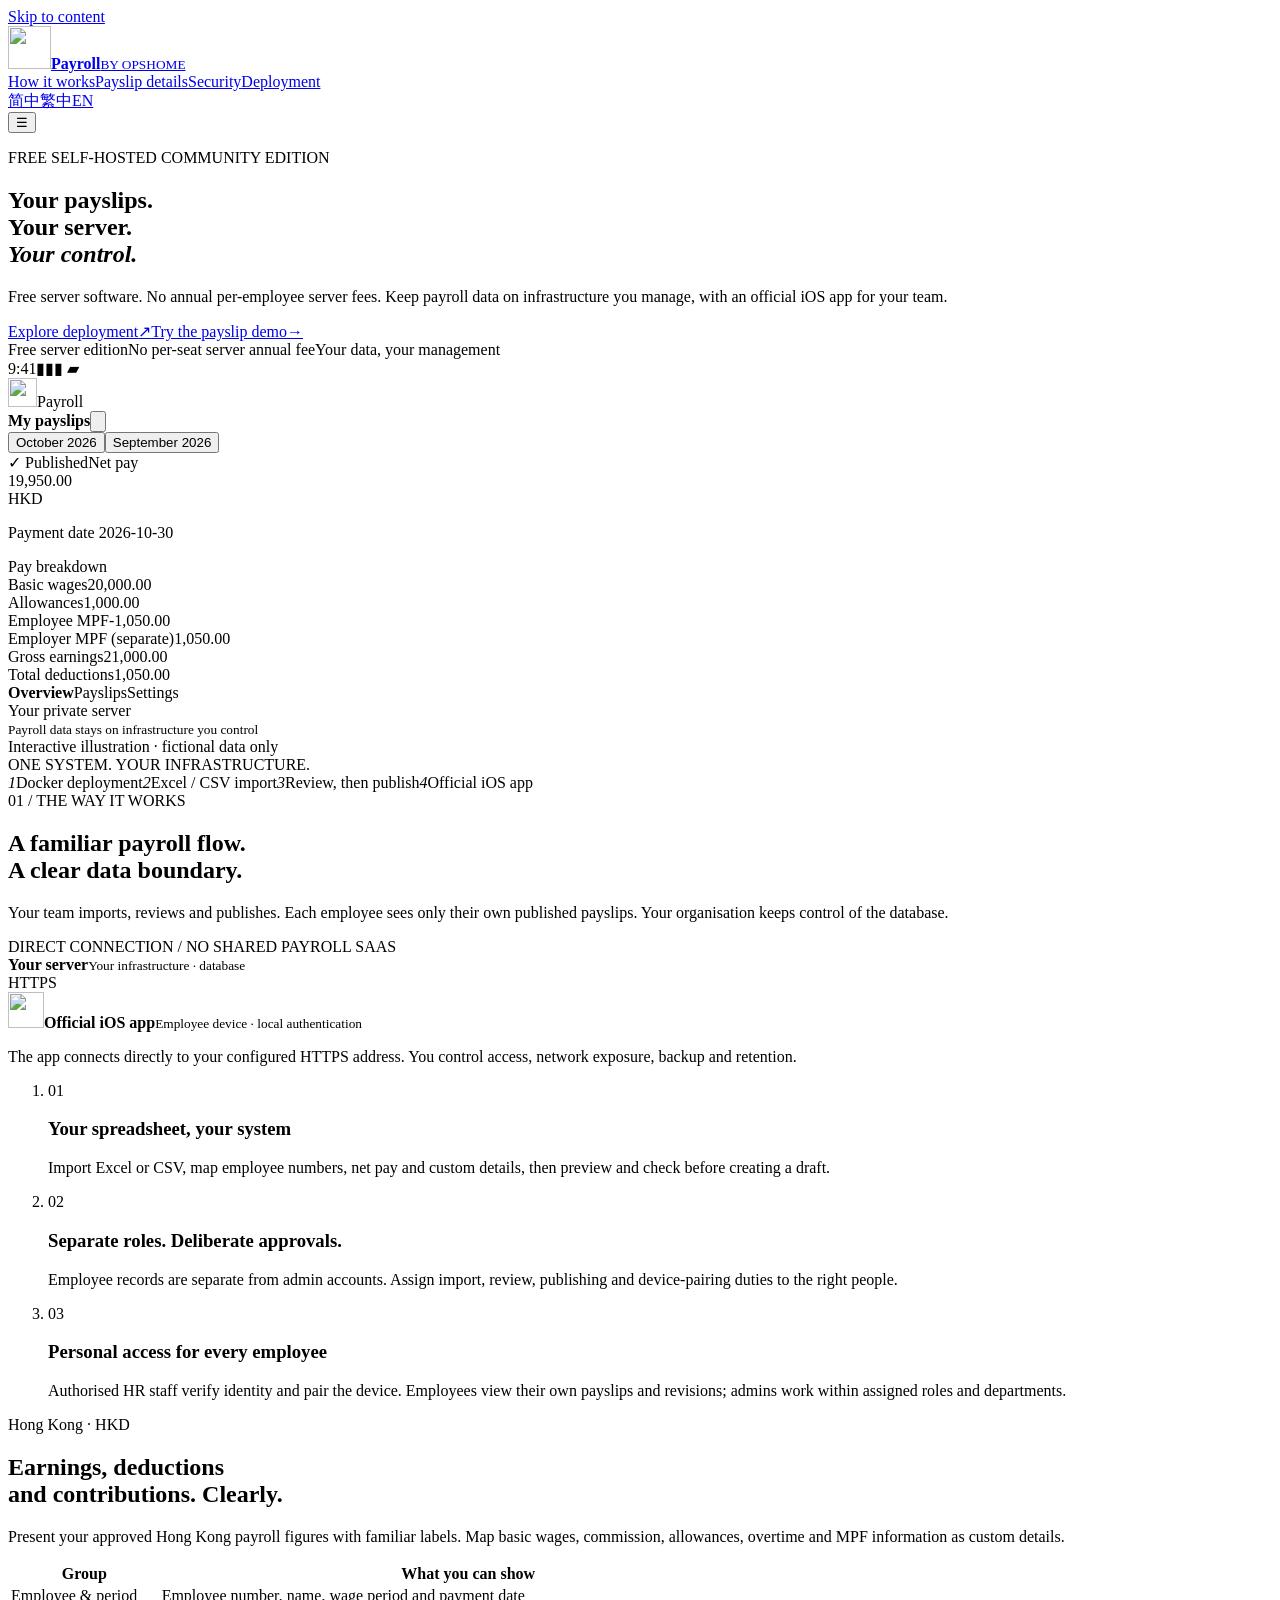
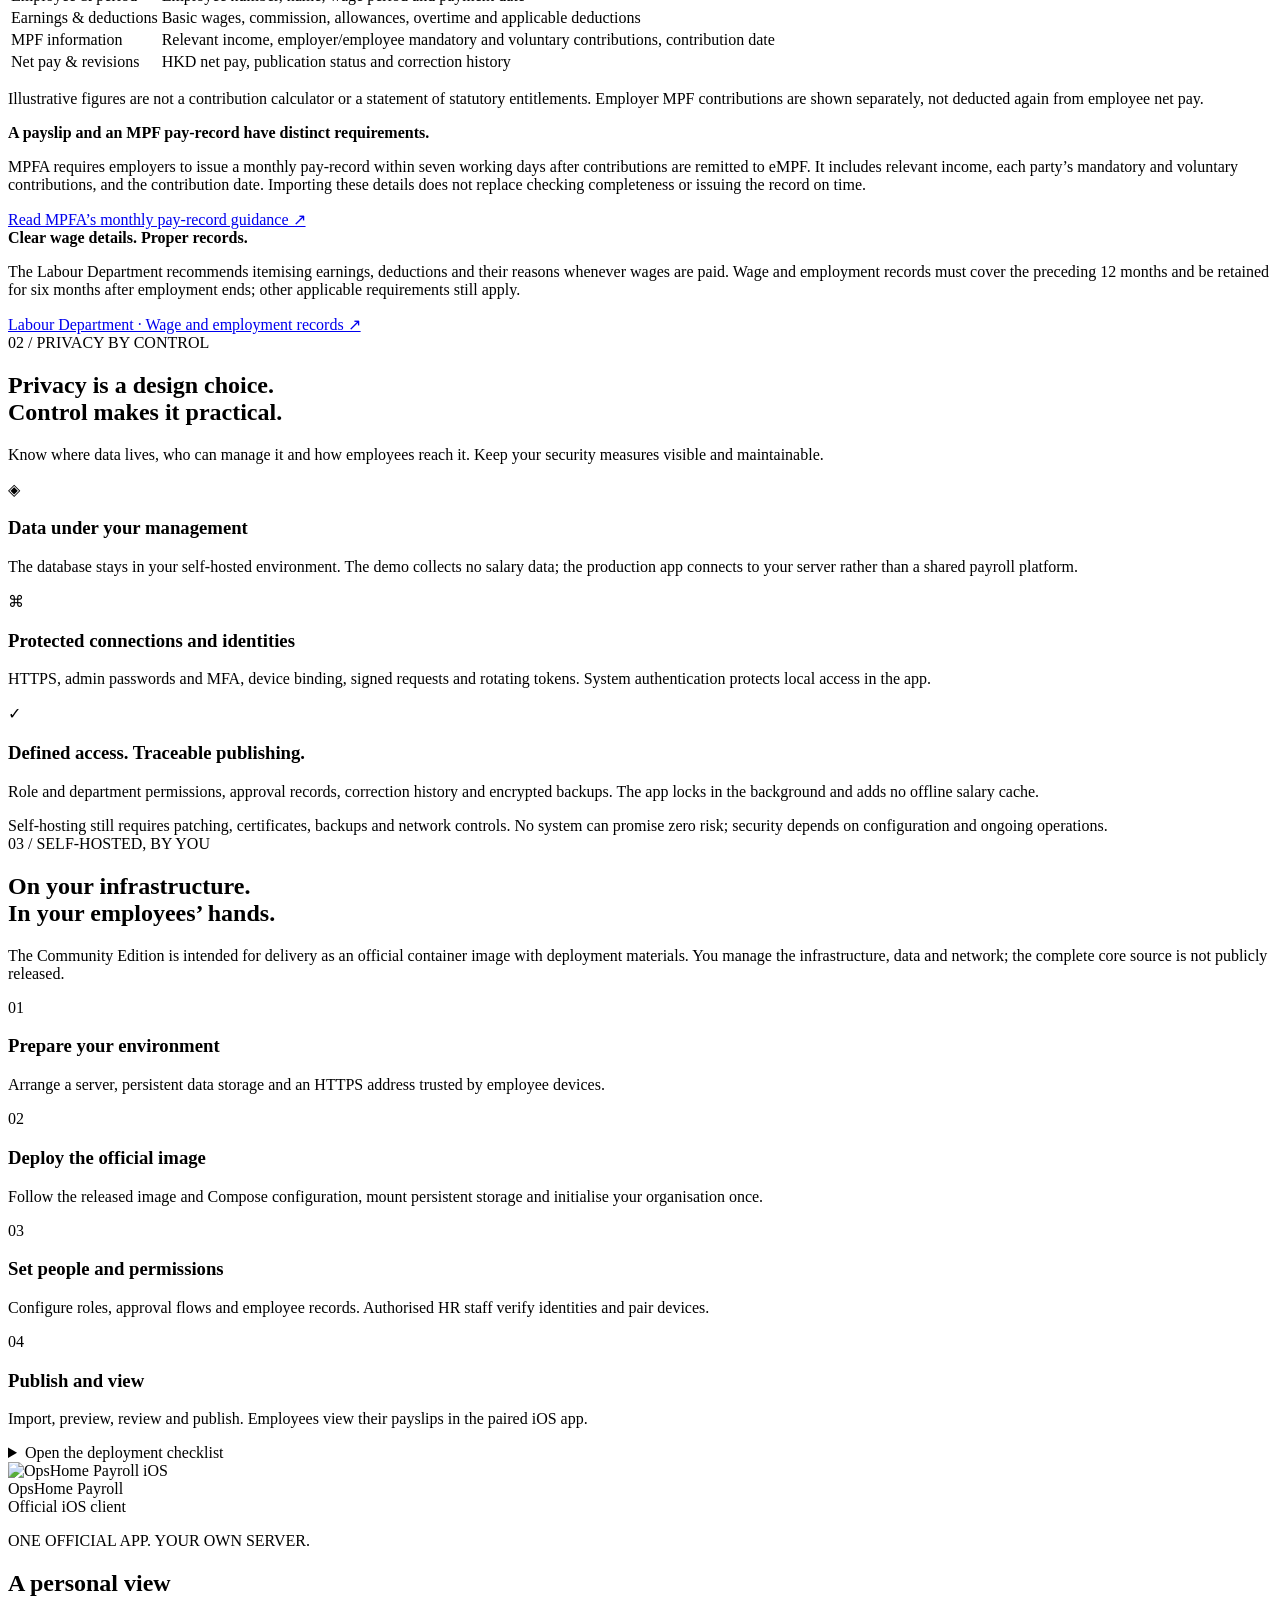
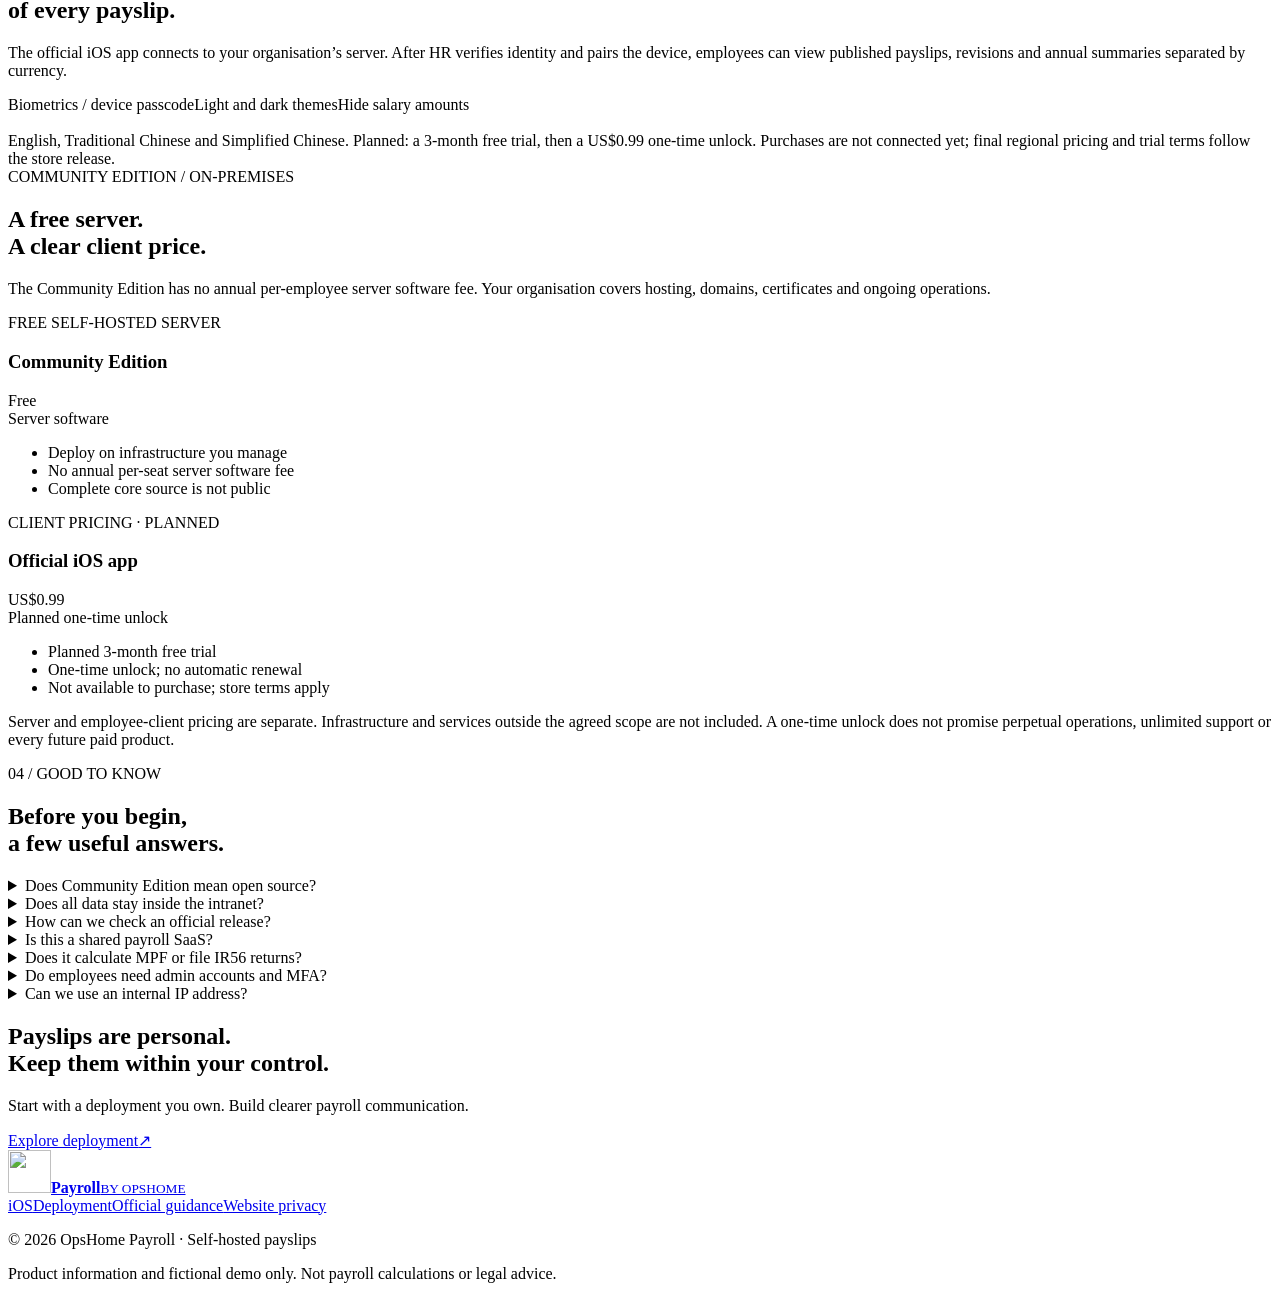
==== docs/en/index.html @ 1cf98d6b "Add files via upload" ====
<!doctype html>
<html lang="en-HK"><head><meta charset="UTF-8"><meta name="viewport" content="width=device-width,initial-scale=1"><title>OpsHome Payroll | Free Self-Hosted Community Edition</title><meta name="description" content="A privately deployed payslip service for Hong Kong teams. Keep payroll data on infrastructure you manage and let employees view their payslips through the official iOS app."><meta name="theme-color" content="#f6f5f0"><link rel="canonical" href="https://opshome-payroll.superstat2011.chatgpt.site/en/"><link rel="alternate" hreflang="zh-CN" href="https://opshome-payroll.superstat2011.chatgpt.site/"><link rel="alternate" hreflang="zh-HK" href="https://opshome-payroll.superstat2011.chatgpt.site/zh-hk/"><link rel="alternate" hreflang="en-HK" href="https://opshome-payroll.superstat2011.chatgpt.site/en/"><link rel="alternate" hreflang="x-default" href="https://opshome-payroll.superstat2011.chatgpt.site/"><meta property="og:title" content="OpsHome Payroll | Free Self-Hosted Community Edition"><meta property="og:description" content="A privately deployed payslip service for Hong Kong teams. Keep payroll data on infrastructure you manage and let employees view their payslips through the official iOS app."><meta property="og:type" content="website"><meta property="og:url" content="https://opshome-payroll.superstat2011.chatgpt.site/en/"><meta property="og:image" content="https://opshome-payroll.superstat2011.chatgpt.site/assets/logo.png"><link rel="icon" type="image/png" href="/assets/favicon.png"><link rel="stylesheet" href="/assets/site.css"><script src="/assets/site.js" defer></script></head>
<body data-region="HK"><a class="skip" href="#main">Skip to content</a><header class="header"><div class="wrap nav"><a class="brand" href="/en/" aria-label="OpsHome Payroll"><img src="/assets/logo.png" width="43" height="43" alt=""><span><strong>Payroll</strong><small>BY OPSHOME</small></span></a><nav class="navlinks" id="main-nav" aria-label="Main"><a href="#how-it-works">How it works</a><a href="#payslips">Payslip details</a><a href="#security">Security</a><a href="#deployment">Deployment</a></nav><div class="languages" aria-label="Language"><a href="/" lang="zh-CN" hreflang="zh-CN">简中</a><a href="/zh-hk/" lang="zh-HK" hreflang="zh-HK">繁中</a><a href="/en/" lang="en-HK" hreflang="en-HK" aria-current="page">EN</a></div><button class="menu" aria-label="Toggle navigation" aria-expanded="false" aria-controls="main-nav">☰</button></div></header>
<main id="main"><div class="wrap"><section class="hero"><div class="hero-copy reveal"><p class="kicker">FREE SELF-HOSTED COMMUNITY EDITION</p><h1>Your payslips.<br>Your server.<br><em>Your control.</em></h1><p class="lead">Free server software. No annual per-employee server fees. Keep payroll data on infrastructure you manage, with an official iOS app for your team.</p><div class="actions"><a class="btn" href="#deployment">Explore deployment<span aria-hidden="true">↗</span></a><a class="btn secondary" href="#demo">Try the payslip demo<span aria-hidden="true">→</span></a></div><div class="trustline"><span>Free server edition</span><span>No per-seat server annual fee</span><span>Your data, your management</span></div></div>
<div class="hero-art reveal" id="demo"><div class="halo"></div><div class="gridlines"></div><div class="phone" aria-label="Interactive illustration · fictional data only"><div class="island"></div><div class="phone-inner"><div class="phone-status"><span>9:41</span><span aria-hidden="true">▮▮▮ ▰</span></div><div class="phone-brand"><img src="/assets/logo.png" alt="" width="29" height="29">Payroll</div><div class="phone-title"><strong>My payslips</strong><button class="eye" aria-label="Hide amounts" aria-pressed="false" data-hide-label="Hide amounts" data-show-label="Show amounts"><svg viewBox="0 0 24 24" fill="none" stroke="currentColor" stroke-width="1.7" aria-hidden="true"><path d="M2 12s4-7 10-7 10 7 10 7-4 7-10 7S2 12 2 12Z"/><circle cx="12" cy="12" r="3"/></svg></button></div><div class="month-tabs" role="group" aria-label="My payslips"><button type="button" data-month="0" aria-pressed="true">October 2026</button><button type="button" data-month="1" aria-pressed="false">September 2026</button></div><div class="paycard"><span class="paid">✓ Published</span><span class="label">Net pay</span><div class="amount" data-net>19,950.00</div><span class="currency">HKD</span><p class="paydate">Payment date <span data-date>2026-10-30</span></p></div><div class="phone-section-title">Pay breakdown</div><div aria-live="polite" class="pay-breakdown"><div class="receipt-row"><span>Basic wages</span><span data-row="0">20,000.00</span></div><div class="receipt-row"><span>Allowances</span><span data-row="1">1,000.00</span></div><div class="receipt-row"><span>Employee MPF</span><span data-row="2">-1,050.00</span></div><div class="receipt-row"><span>Employer MPF (separate)</span><span data-row="3">1,050.00</span></div><div class="receipt-row total"><span>Gross earnings</span><span data-gross>21,000.00</span></div><div class="receipt-row"><span>Total deductions</span><span data-deduction>1,050.00</span></div></div><div class="phone-foot"><b>Overview</b><span>Payslips</span><span>Settings</span></div><div class="home-indicator"></div></div></div><div class="server-tag"><div class="server-head"><span class="server-symbol" aria-hidden="true"></span>Your private server</div><small>Payroll data stays on infrastructure you control</small></div><span class="art-label">Interactive illustration · fictional data only</span></div></section><div class="introstrip"><span class="strip-label">ONE SYSTEM. YOUR INFRASTRUCTURE.</span><div class="strip-items"><span><i aria-hidden="true">1</i>Docker deployment</span><span><i aria-hidden="true">2</i>Excel / CSV import</span><span><i aria-hidden="true">3</i>Review, then publish</span><span><i aria-hidden="true">4</i>Official iOS app</span></div></div></div>
<section class="section wrap" id="how-it-works"><div class="section-top"><div><div class="section-num">01 / THE WAY IT WORKS</div><h2>A familiar payroll flow.<br>A clear data boundary.</h2></div><p>Your team imports, reviews and publishes. Each employee sees only their own published payslips. Your organisation keeps control of the database.</p></div><div class="ownership"><div class="diagram"><div class="diagram-title">DIRECT CONNECTION / NO SHARED PAYROLL SAAS</div><div class="diagram-nodes"><div class="node"><span class="server-symbol" style="margin:auto" aria-hidden="true"></span><strong>Your server</strong><small>Your infrastructure · database</small></div><div class="route" aria-hidden="true"><span>HTTPS</span></div><div class="node"><img src="/assets/logo.png" alt="" width="36" height="36"><strong>Official iOS app</strong><small>Employee device · local authentication</small></div></div><p class="diagram-caption">The app connects directly to your configured HTTPS address. You control access, network exposure, backup and retention.</p></div><ol class="numbered-features"><li><span class="number">01</span><div><h3>Your spreadsheet, your system</h3><p>Import Excel or CSV, map employee numbers, net pay and custom details, then preview and check before creating a draft.</p></div></li><li><span class="number">02</span><div><h3>Separate roles. Deliberate approvals.</h3><p>Employee records are separate from admin accounts. Assign import, review, publishing and device-pairing duties to the right people.</p></div></li><li><span class="number">03</span><div><h3>Personal access for every employee</h3><p>Authorised HR staff verify identity and pair the device. Employees view their own payslips and revisions; admins work within assigned roles and departments.</p></div></li></ol></div></section>
<section class="section white-section" id="payslips"><div class="wrap"><div class="section-top"><div><span class="region-pill">Hong Kong · HKD</span><h2>Earnings, deductions<br>and contributions. Clearly.</h2></div><p>Present your approved Hong Kong payroll figures with familiar labels. Map basic wages, commission, allowances, overtime and MPF information as custom details.</p></div><div class="details-layout"><div><table class="field-table"><thead><tr><th>Group</th><th>What you can show</th></tr></thead><tbody><tr><td>Employee &amp; period</td><td>Employee number, name, wage period and payment date</td></tr><tr><td>Earnings &amp; deductions</td><td>Basic wages, commission, allowances, overtime and applicable deductions</td></tr><tr><td>MPF information</td><td>Relevant income, employer/employee mandatory and voluntary contributions, contribution date</td></tr><tr><td>Net pay &amp; revisions</td><td>HKD net pay, publication status and correction history</td></tr></tbody></table><p class="fineprint">Illustrative figures are not a contribution calculator or a statement of statutory entitlements. Employer MPF contributions are shown separately, not deducted again from employee net pay.</p></div><div id="sources"><div class="paper-note"><strong>A payslip and an MPF pay-record have distinct requirements.</strong><p>MPFA requires employers to issue a monthly pay-record within seven working days after contributions are remitted to eMPF. It includes relevant income, each party’s mandatory and voluntary contributions, and the contribution date. Importing these details does not replace checking completeness or issuing the record on time.</p><a class="source-link" href="https://www.mpfa.org.hk/en/mpf-system/mandatory-contributions/employees" target="_blank" rel="noopener noreferrer">Read MPFA’s monthly pay-record guidance ↗</a></div><div class="paper-note"><strong>Clear wage details. Proper records.</strong><p>The Labour Department recommends itemising earnings, deductions and their reasons whenever wages are paid. Wage and employment records must cover the preceding 12 months and be retained for six months after employment ends; other applicable requirements still apply.</p><a class="source-link" href="https://www.labour.gov.hk/eng/public/wcp/KeepRecord.pdf" target="_blank" rel="noopener noreferrer">Labour Department · Wage and employment records ↗</a></div></div></div></div></section>
<section class="section security" id="security"><div class="wrap"><div class="section-top"><div><div class="section-num">02 / PRIVACY BY CONTROL</div><h2>Privacy is a design choice.<br>Control makes it practical.</h2></div><p>Know where data lives, who can manage it and how employees reach it. Keep your security measures visible and maintainable.</p></div><div class="security-list"><article class="security-item"><span class="security-icon" aria-hidden="true">◈</span><h3>Data under your management</h3><p>The database stays in your self-hosted environment. The demo collects no salary data; the production app connects to your server rather than a shared payroll platform.</p></article><article class="security-item"><span class="security-icon" aria-hidden="true">⌘</span><h3>Protected connections and identities</h3><p>HTTPS, admin passwords and MFA, device binding, signed requests and rotating tokens. System authentication protects local access in the app.</p></article><article class="security-item"><span class="security-icon" aria-hidden="true">✓</span><h3>Defined access. Traceable publishing.</h3><p>Role and department permissions, approval records, correction history and encrypted backups. The app locks in the background and adds no offline salary cache.</p></article></div><div class="security-note">Self-hosting still requires patching, certificates, backups and network controls. No system can promise zero risk; security depends on configuration and ongoing operations.</div></div></section>
<section class="section wrap" id="deployment"><div class="section-top"><div><div class="section-num">03 / SELF-HOSTED, BY YOU</div><h2>On your infrastructure.<br>In your employees’ hands.</h2></div><p>The Community Edition is intended for delivery as an official container image with deployment materials. You manage the infrastructure, data and network; the complete core source is not publicly released.</p></div><div class="steps"><article class="step"><div class="step-number">01</div><h3>Prepare your environment</h3><p>Arrange a server, persistent data storage and an HTTPS address trusted by employee devices.</p></article><article class="step"><div class="step-number">02</div><h3>Deploy the official image</h3><p>Follow the released image and Compose configuration, mount persistent storage and initialise your organisation once.</p></article><article class="step"><div class="step-number">03</div><h3>Set people and permissions</h3><p>Configure roles, approval flows and employee records. Authorised HR staff verify identities and pair devices.</p></article><article class="step"><div class="step-number">04</div><h3>Publish and view</h3><p>Import, preview, review and publish. Employees view their payslips in the paired iOS app.</p></article></div><details class="guide"><summary>Open the deployment checklist</summary><div class="guide-body"><ol><li>Choose your own machine or a server you manage. Prepare Docker, persistent storage and a backup location.</li><li>Configure an employee-accessible HTTPS address and trusted proxy. Direct internal HTTP login is blocked in production.</li><li>Use the released image, Compose configuration and deployment documentation; complete core source is not required. Preserve data volumes, accounts and MFA when upgrading.</li><li>Have a system administrator configure the organisation and admin roles. Authorised HR staff create employee records and verify identity before pairing.</li><li>For internal IP HTTPS, an administrator can enable a self-signed certificate in the backend. Distribute certificate trust to internal devices.</li></ol><p class="fineprint">The official image registry and public deployment materials await release. This page describes the delivery model, not an available registry command. Community Edition does not imply an open-source licence.</p></div></details></section>
<section class="wrap" id="ios"><div class="app-section"><div><img class="app-icon" src="/assets/logo.png" width="156" height="156" alt="OpsHome Payroll iOS"><div class="app-identity">OpsHome Payroll<br>Official iOS client</div></div><div class="app-copy"><p class="kicker">ONE OFFICIAL APP. YOUR OWN SERVER.</p><h2>A personal view<br>of every payslip.</h2><p>The official iOS app connects to your organisation’s server. After HR verifies identity and pairs the device, employees can view published payslips, revisions and annual summaries separated by currency.</p><div class="chips"><span>Biometrics / device passcode</span><span>Light and dark themes</span><span>Hide salary amounts</span></div><p class="fineprint" style="margin:18px 0 0">English, Traditional Chinese and Simplified Chinese. Planned: a 3-month free trial, then a US$0.99 one-time unlock. Purchases are not connected yet; final regional pricing and trial terms follow the store release.</p></div></div></section>
<section class="section wrap" id="edition"><div class="section-top"><div><div class="section-num">COMMUNITY EDITION / ON-PREMISES</div><h2>A free server.<br>A clear client price.</h2></div><p>The Community Edition has no annual per-employee server software fee. Your organisation covers hosting, domains, certificates and ongoing operations.</p></div><div class="pricing-grid"><article class="price-column"><div class="price-kicker">FREE SELF-HOSTED SERVER</div><h3>Community Edition</h3><div class="price-value">Free</div><div class="price-unit">Server software</div><ul><li>Deploy on infrastructure you manage</li><li>No annual per-seat server software fee</li><li>Complete core source is not public</li></ul></article><article class="price-column"><div class="price-kicker">CLIENT PRICING · PLANNED</div><h3>Official iOS app</h3><div class="price-value">US$0.99</div><div class="price-unit">Planned one-time unlock</div><ul><li>Planned 3-month free trial</li><li>One-time unlock; no automatic renewal</li><li>Not available to purchase; store terms apply</li></ul></article></div><p class="fineprint">Server and employee-client pricing are separate. Infrastructure and services outside the agreed scope are not included. A one-time unlock does not promise perpetual operations, unlimited support or every future paid product.</p></section><section class="section wrap"><div class="faq-grid"><div><div class="section-num">04 / GOOD TO KNOW</div><h2>Before you begin,<br>a few useful answers.</h2></div><div class="faq-list"><details><summary>Does Community Edition mean open source?</summary><p>No. It describes a free self-hosted delivery model, not a promise to release all core source code. Public deployment materials, Excel field examples and documentation follow their published licences and release scope.</p></details><details><summary>Does all data stay inside the intranet?</summary><p>The database resides on infrastructure you manage. When an authorised employee connects remotely, relevant payslip data travels to their device over HTTPS. We therefore do not claim that all data never leaves the intranet. The database itself does not need a public service endpoint.</p></details><details><summary>How can we check an official release?</summary><p>SHA-256 checksums can check file integrity. A checksum is not a digital signature, security certification or proof of zero vulnerabilities. Image signatures and vulnerability scans need their own release evidence.</p></details><details><summary>Is this a shared payroll SaaS?</summary><p>No. Your organisation runs the server and controls the data. Employee devices connect directly to your HTTPS address through the official iOS app. This product website does not host your payroll database.</p></details><details><summary>Does it calculate MPF or file IR56 returns?</summary><p>The current service imports, reviews, publishes and displays payslips. It does not replace MPF or statutory-pay calculations, salaries tax calculations or IR56 filing. Payroll figures come from your organisation’s approved records.</p></details><details><summary>Do employees need admin accounts and MFA?</summary><p>No. Employee records are separate from admin accounts. Authorised HR staff verify identity and pair the phone. Admins use passwords and MFA; employees unlock the app with system authentication.</p></details><details><summary>Can we use an internal IP address?</summary><p>Production access requires HTTPS. Administrators can enable internal IP HTTPS and generate a self-signed certificate. Internal computers and phones must install and trust it. Employee iOS pairing continues to use the configured public HTTPS address.</p></details></div></div></section><div class="wrap"><section class="closing"><div><h2>Payslips are personal.<br>Keep them within your control.</h2><p>Start with a deployment you own. Build clearer payroll communication.</p></div><a class="btn" href="#deployment">Explore deployment<span aria-hidden="true">↗</span></a></section></div></main>
<footer class="footer"><div class="wrap"><div class="footer-top"><a class="brand" href="/en/" aria-label="OpsHome Payroll"><img src="/assets/logo.png" width="43" height="43" alt=""><span><strong>Payroll</strong><small>BY OPSHOME</small></span></a><div class="footer-links"><a href="#ios">iOS</a><a href="#deployment">Deployment</a><a href="#sources">Official guidance</a><a href="#privacy" data-privacy>Website privacy</a></div></div><div class="footer-bottom"><p>© 2026 OpsHome Payroll · Self-hosted payslips</p><p>Product information and fictional demo only. Not payroll calculations or legal advice.</p></div></div></footer><dialog id="privacy"><button class="close-dialog" aria-label="Close">×</button><h2>How this website handles data</h2><p>This website shows product information and fictional payslips rendered in your browser. It has no real-payroll upload form, third-party analytics or advertising scripts, and asks for no employee login. The hosting provider may process access logs required to serve the website. Your organisation controls data processing and retention on its own payroll server.</p></dialog>
</body></html>
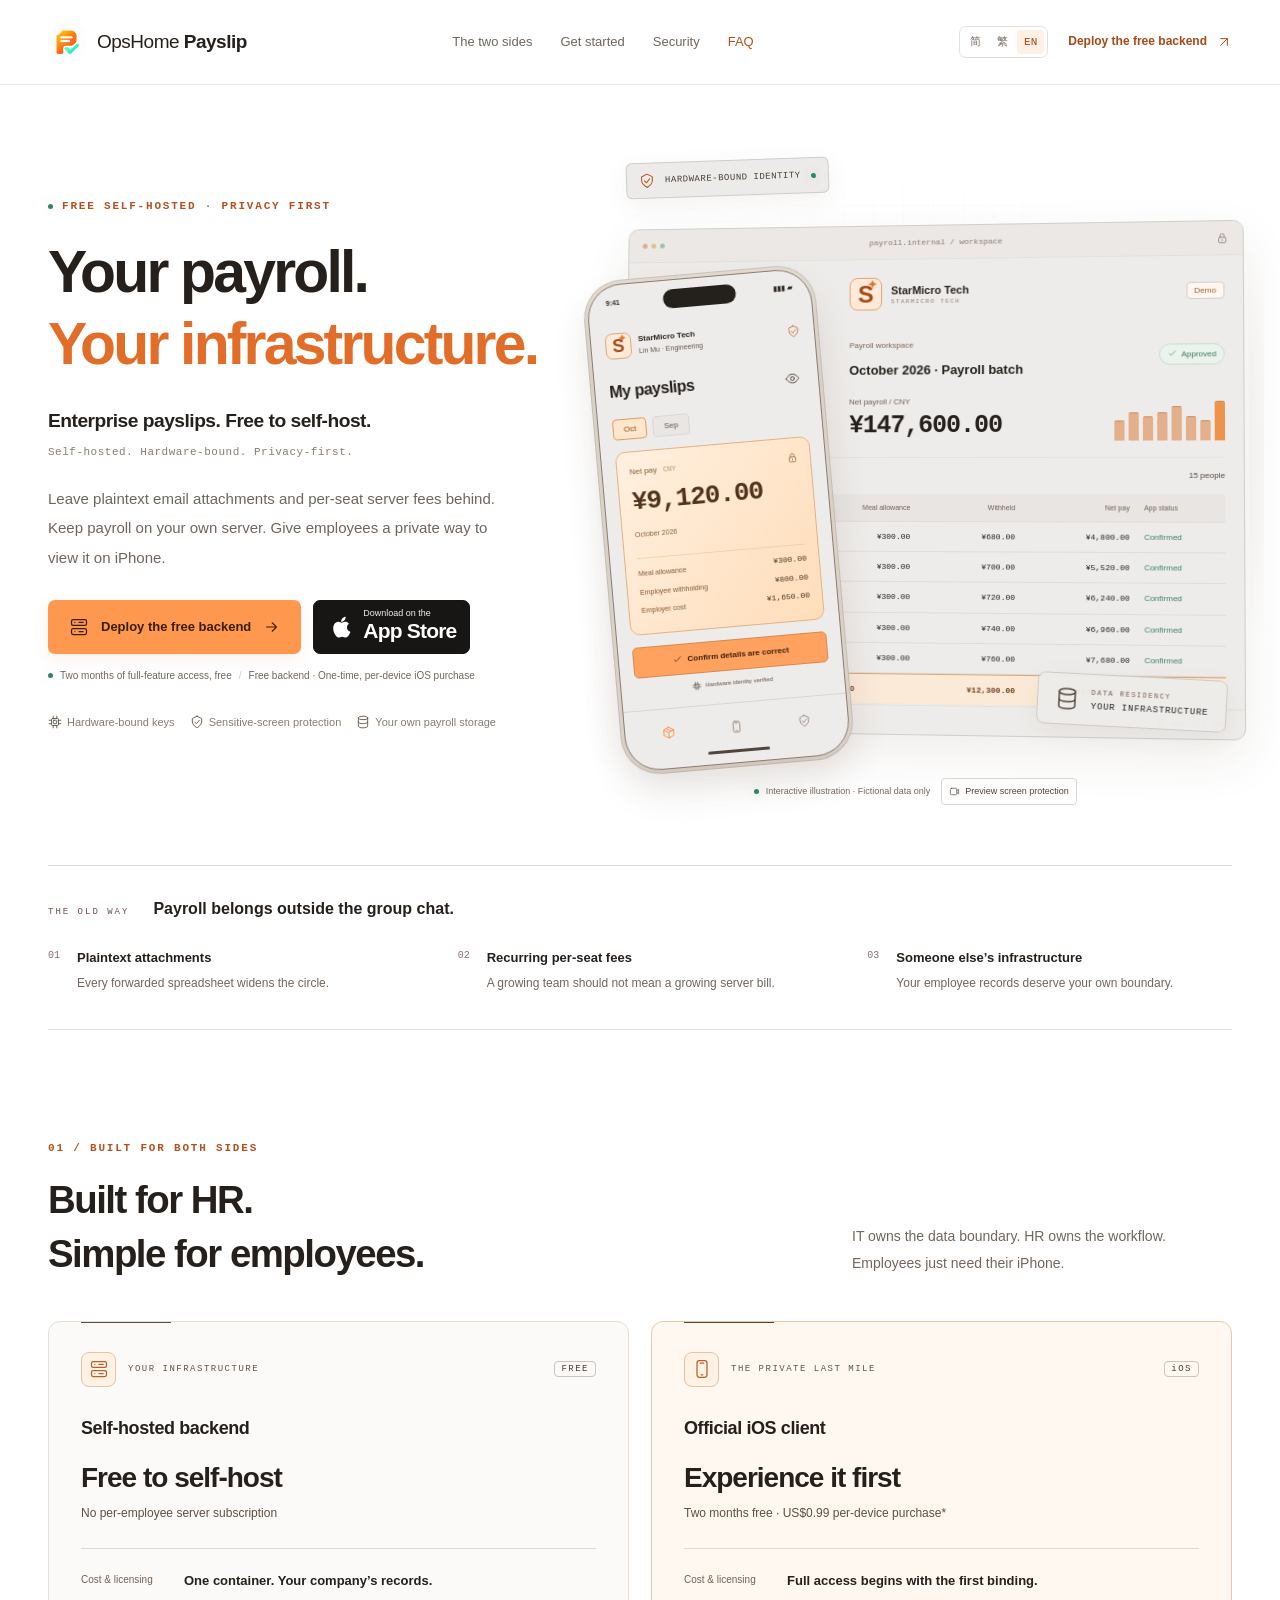
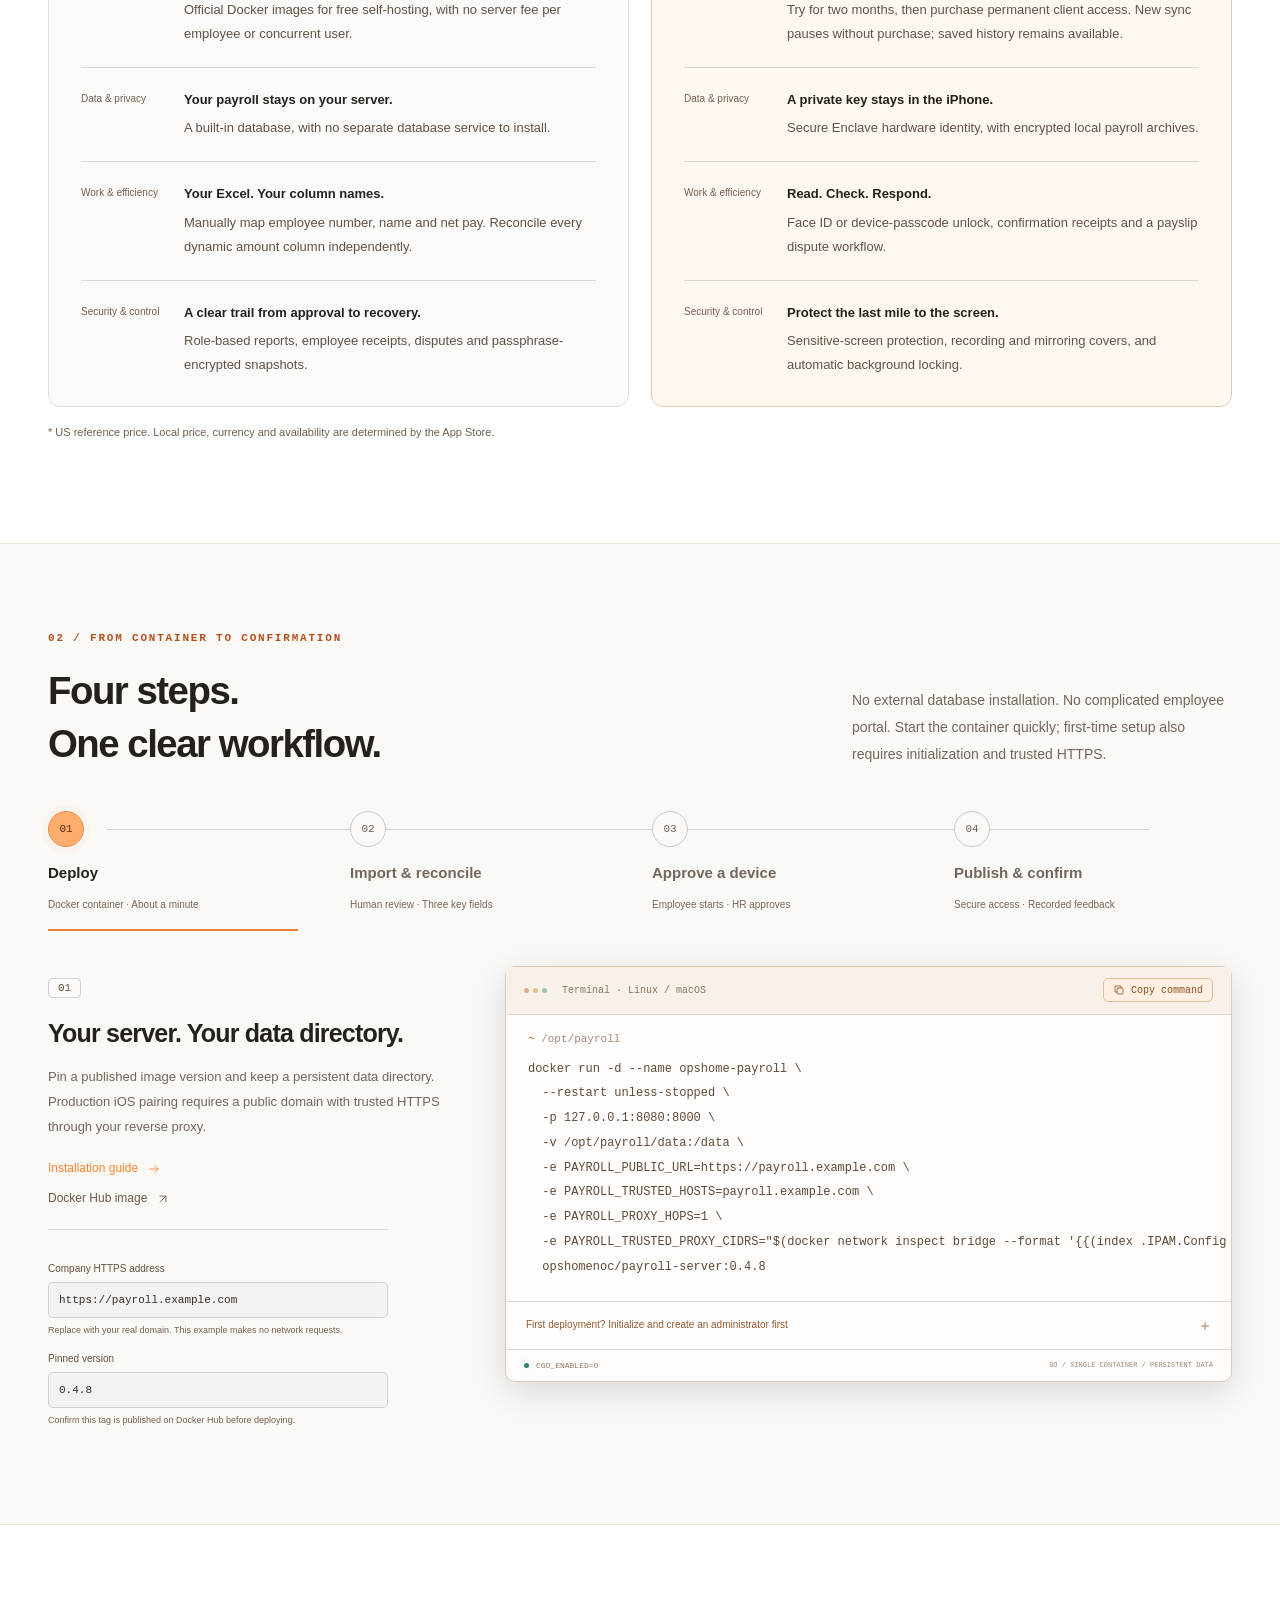
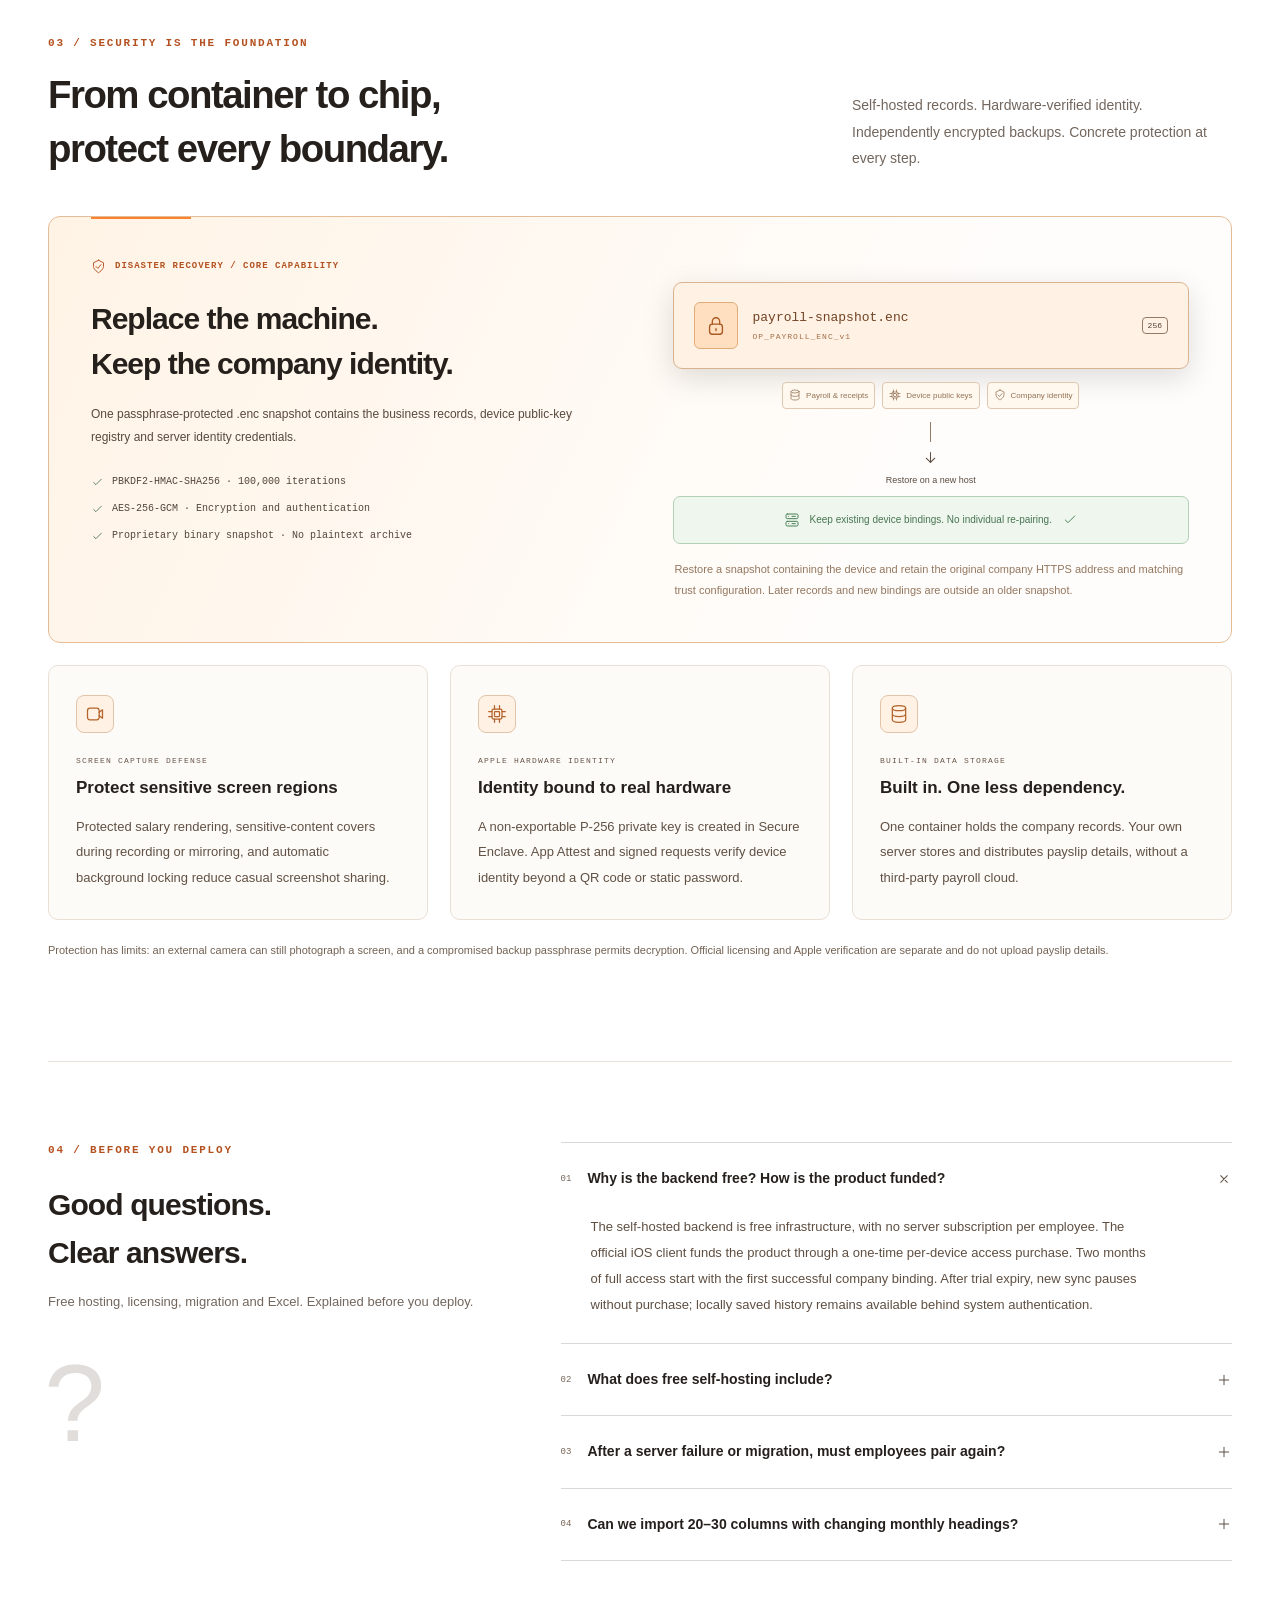
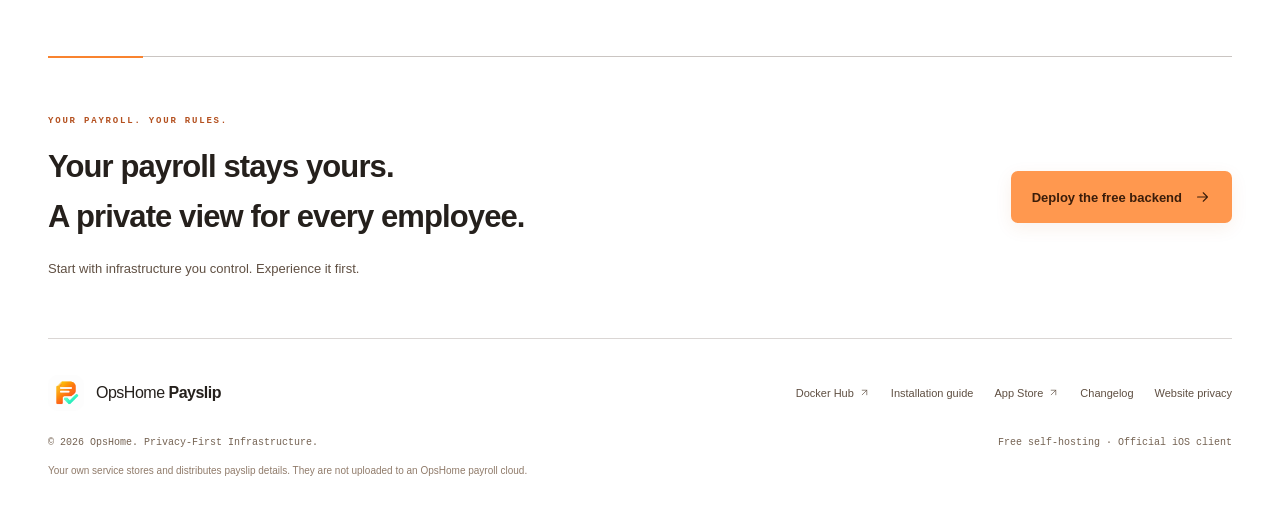
==== commit ca2eca20: "Add files via upload" ====
--- a/docs/en/index.html
+++ b/docs/en/index.html
@@ -1,13 +1,27 @@
 <!doctype html>
-<html lang="en-HK"><head><meta charset="UTF-8"><meta name="viewport" content="width=device-width,initial-scale=1"><title>OpsHome Payroll | Free Self-Hosted Community Edition</title><meta name="description" content="A privately deployed payslip service for Hong Kong teams. Keep payroll data on infrastructure you manage and let employees view their payslips through the official iOS app."><meta name="theme-color" content="#f6f5f0"><link rel="canonical" href="https://opshome-payroll.superstat2011.chatgpt.site/en/"><link rel="alternate" hreflang="zh-CN" href="https://opshome-payroll.superstat2011.chatgpt.site/"><link rel="alternate" hreflang="zh-HK" href="https://opshome-payroll.superstat2011.chatgpt.site/zh-hk/"><link rel="alternate" hreflang="en-HK" href="https://opshome-payroll.superstat2011.chatgpt.site/en/"><link rel="alternate" hreflang="x-default" href="https://opshome-payroll.superstat2011.chatgpt.site/"><meta property="og:title" content="OpsHome Payroll | Free Self-Hosted Community Edition"><meta property="og:description" content="A privately deployed payslip service for Hong Kong teams. Keep payroll data on infrastructure you manage and let employees view their payslips through the official iOS app."><meta property="og:type" content="website"><meta property="og:url" content="https://opshome-payroll.superstat2011.chatgpt.site/en/"><meta property="og:image" content="https://opshome-payroll.superstat2011.chatgpt.site/assets/logo.png"><link rel="icon" type="image/png" href="/assets/favicon.png"><link rel="stylesheet" href="/assets/site.css"><script src="/assets/site.js" defer></script></head>
-<body data-region="HK"><a class="skip" href="#main">Skip to content</a><header class="header"><div class="wrap nav"><a class="brand" href="/en/" aria-label="OpsHome Payroll"><img src="/assets/logo.png" width="43" height="43" alt=""><span><strong>Payroll</strong><small>BY OPSHOME</small></span></a><nav class="navlinks" id="main-nav" aria-label="Main"><a href="#how-it-works">How it works</a><a href="#payslips">Payslip details</a><a href="#security">Security</a><a href="#deployment">Deployment</a></nav><div class="languages" aria-label="Language"><a href="/" lang="zh-CN" hreflang="zh-CN">简中</a><a href="/zh-hk/" lang="zh-HK" hreflang="zh-HK">繁中</a><a href="/en/" lang="en-HK" hreflang="en-HK" aria-current="page">EN</a></div><button class="menu" aria-label="Toggle navigation" aria-expanded="false" aria-controls="main-nav">☰</button></div></header>
-<main id="main"><div class="wrap"><section class="hero"><div class="hero-copy reveal"><p class="kicker">FREE SELF-HOSTED COMMUNITY EDITION</p><h1>Your payslips.<br>Your server.<br><em>Your control.</em></h1><p class="lead">Free server software. No annual per-employee server fees. Keep payroll data on infrastructure you manage, with an official iOS app for your team.</p><div class="actions"><a class="btn" href="#deployment">Explore deployment<span aria-hidden="true">↗</span></a><a class="btn secondary" href="#demo">Try the payslip demo<span aria-hidden="true">→</span></a></div><div class="trustline"><span>Free server edition</span><span>No per-seat server annual fee</span><span>Your data, your management</span></div></div>
-<div class="hero-art reveal" id="demo"><div class="halo"></div><div class="gridlines"></div><div class="phone" aria-label="Interactive illustration · fictional data only"><div class="island"></div><div class="phone-inner"><div class="phone-status"><span>9:41</span><span aria-hidden="true">▮▮▮ ▰</span></div><div class="phone-brand"><img src="/assets/logo.png" alt="" width="29" height="29">Payroll</div><div class="phone-title"><strong>My payslips</strong><button class="eye" aria-label="Hide amounts" aria-pressed="false" data-hide-label="Hide amounts" data-show-label="Show amounts"><svg viewBox="0 0 24 24" fill="none" stroke="currentColor" stroke-width="1.7" aria-hidden="true"><path d="M2 12s4-7 10-7 10 7 10 7-4 7-10 7S2 12 2 12Z"/><circle cx="12" cy="12" r="3"/></svg></button></div><div class="month-tabs" role="group" aria-label="My payslips"><button type="button" data-month="0" aria-pressed="true">October 2026</button><button type="button" data-month="1" aria-pressed="false">September 2026</button></div><div class="paycard"><span class="paid">✓ Published</span><span class="label">Net pay</span><div class="amount" data-net>19,950.00</div><span class="currency">HKD</span><p class="paydate">Payment date <span data-date>2026-10-30</span></p></div><div class="phone-section-title">Pay breakdown</div><div aria-live="polite" class="pay-breakdown"><div class="receipt-row"><span>Basic wages</span><span data-row="0">20,000.00</span></div><div class="receipt-row"><span>Allowances</span><span data-row="1">1,000.00</span></div><div class="receipt-row"><span>Employee MPF</span><span data-row="2">-1,050.00</span></div><div class="receipt-row"><span>Employer MPF (separate)</span><span data-row="3">1,050.00</span></div><div class="receipt-row total"><span>Gross earnings</span><span data-gross>21,000.00</span></div><div class="receipt-row"><span>Total deductions</span><span data-deduction>1,050.00</span></div></div><div class="phone-foot"><b>Overview</b><span>Payslips</span><span>Settings</span></div><div class="home-indicator"></div></div></div><div class="server-tag"><div class="server-head"><span class="server-symbol" aria-hidden="true"></span>Your private server</div><small>Payroll data stays on infrastructure you control</small></div><span class="art-label">Interactive illustration · fictional data only</span></div></section><div class="introstrip"><span class="strip-label">ONE SYSTEM. YOUR INFRASTRUCTURE.</span><div class="strip-items"><span><i aria-hidden="true">1</i>Docker deployment</span><span><i aria-hidden="true">2</i>Excel / CSV import</span><span><i aria-hidden="true">3</i>Review, then publish</span><span><i aria-hidden="true">4</i>Official iOS app</span></div></div></div>
-<section class="section wrap" id="how-it-works"><div class="section-top"><div><div class="section-num">01 / THE WAY IT WORKS</div><h2>A familiar payroll flow.<br>A clear data boundary.</h2></div><p>Your team imports, reviews and publishes. Each employee sees only their own published payslips. Your organisation keeps control of the database.</p></div><div class="ownership"><div class="diagram"><div class="diagram-title">DIRECT CONNECTION / NO SHARED PAYROLL SAAS</div><div class="diagram-nodes"><div class="node"><span class="server-symbol" style="margin:auto" aria-hidden="true"></span><strong>Your server</strong><small>Your infrastructure · database</small></div><div class="route" aria-hidden="true"><span>HTTPS</span></div><div class="node"><img src="/assets/logo.png" alt="" width="36" height="36"><strong>Official iOS app</strong><small>Employee device · local authentication</small></div></div><p class="diagram-caption">The app connects directly to your configured HTTPS address. You control access, network exposure, backup and retention.</p></div><ol class="numbered-features"><li><span class="number">01</span><div><h3>Your spreadsheet, your system</h3><p>Import Excel or CSV, map employee numbers, net pay and custom details, then preview and check before creating a draft.</p></div></li><li><span class="number">02</span><div><h3>Separate roles. Deliberate approvals.</h3><p>Employee records are separate from admin accounts. Assign import, review, publishing and device-pairing duties to the right people.</p></div></li><li><span class="number">03</span><div><h3>Personal access for every employee</h3><p>Authorised HR staff verify identity and pair the device. Employees view their own payslips and revisions; admins work within assigned roles and departments.</p></div></li></ol></div></section>
-<section class="section white-section" id="payslips"><div class="wrap"><div class="section-top"><div><span class="region-pill">Hong Kong · HKD</span><h2>Earnings, deductions<br>and contributions. Clearly.</h2></div><p>Present your approved Hong Kong payroll figures with familiar labels. Map basic wages, commission, allowances, overtime and MPF information as custom details.</p></div><div class="details-layout"><div><table class="field-table"><thead><tr><th>Group</th><th>What you can show</th></tr></thead><tbody><tr><td>Employee &amp; period</td><td>Employee number, name, wage period and payment date</td></tr><tr><td>Earnings &amp; deductions</td><td>Basic wages, commission, allowances, overtime and applicable deductions</td></tr><tr><td>MPF information</td><td>Relevant income, employer/employee mandatory and voluntary contributions, contribution date</td></tr><tr><td>Net pay &amp; revisions</td><td>HKD net pay, publication status and correction history</td></tr></tbody></table><p class="fineprint">Illustrative figures are not a contribution calculator or a statement of statutory entitlements. Employer MPF contributions are shown separately, not deducted again from employee net pay.</p></div><div id="sources"><div class="paper-note"><strong>A payslip and an MPF pay-record have distinct requirements.</strong><p>MPFA requires employers to issue a monthly pay-record within seven working days after contributions are remitted to eMPF. It includes relevant income, each party’s mandatory and voluntary contributions, and the contribution date. Importing these details does not replace checking completeness or issuing the record on time.</p><a class="source-link" href="https://www.mpfa.org.hk/en/mpf-system/mandatory-contributions/employees" target="_blank" rel="noopener noreferrer">Read MPFA’s monthly pay-record guidance ↗</a></div><div class="paper-note"><strong>Clear wage details. Proper records.</strong><p>The Labour Department recommends itemising earnings, deductions and their reasons whenever wages are paid. Wage and employment records must cover the preceding 12 months and be retained for six months after employment ends; other applicable requirements still apply.</p><a class="source-link" href="https://www.labour.gov.hk/eng/public/wcp/KeepRecord.pdf" target="_blank" rel="noopener noreferrer">Labour Department · Wage and employment records ↗</a></div></div></div></div></section>
-<section class="section security" id="security"><div class="wrap"><div class="section-top"><div><div class="section-num">02 / PRIVACY BY CONTROL</div><h2>Privacy is a design choice.<br>Control makes it practical.</h2></div><p>Know where data lives, who can manage it and how employees reach it. Keep your security measures visible and maintainable.</p></div><div class="security-list"><article class="security-item"><span class="security-icon" aria-hidden="true">◈</span><h3>Data under your management</h3><p>The database stays in your self-hosted environment. The demo collects no salary data; the production app connects to your server rather than a shared payroll platform.</p></article><article class="security-item"><span class="security-icon" aria-hidden="true">⌘</span><h3>Protected connections and identities</h3><p>HTTPS, admin passwords and MFA, device binding, signed requests and rotating tokens. System authentication protects local access in the app.</p></article><article class="security-item"><span class="security-icon" aria-hidden="true">✓</span><h3>Defined access. Traceable publishing.</h3><p>Role and department permissions, approval records, correction history and encrypted backups. The app locks in the background and adds no offline salary cache.</p></article></div><div class="security-note">Self-hosting still requires patching, certificates, backups and network controls. No system can promise zero risk; security depends on configuration and ongoing operations.</div></div></section>
-<section class="section wrap" id="deployment"><div class="section-top"><div><div class="section-num">03 / SELF-HOSTED, BY YOU</div><h2>On your infrastructure.<br>In your employees’ hands.</h2></div><p>The Community Edition is intended for delivery as an official container image with deployment materials. You manage the infrastructure, data and network; the complete core source is not publicly released.</p></div><div class="steps"><article class="step"><div class="step-number">01</div><h3>Prepare your environment</h3><p>Arrange a server, persistent data storage and an HTTPS address trusted by employee devices.</p></article><article class="step"><div class="step-number">02</div><h3>Deploy the official image</h3><p>Follow the released image and Compose configuration, mount persistent storage and initialise your organisation once.</p></article><article class="step"><div class="step-number">03</div><h3>Set people and permissions</h3><p>Configure roles, approval flows and employee records. Authorised HR staff verify identities and pair devices.</p></article><article class="step"><div class="step-number">04</div><h3>Publish and view</h3><p>Import, preview, review and publish. Employees view their payslips in the paired iOS app.</p></article></div><details class="guide"><summary>Open the deployment checklist</summary><div class="guide-body"><ol><li>Choose your own machine or a server you manage. Prepare Docker, persistent storage and a backup location.</li><li>Configure an employee-accessible HTTPS address and trusted proxy. Direct internal HTTP login is blocked in production.</li><li>Use the released image, Compose configuration and deployment documentation; complete core source is not required. Preserve data volumes, accounts and MFA when upgrading.</li><li>Have a system administrator configure the organisation and admin roles. Authorised HR staff create employee records and verify identity before pairing.</li><li>For internal IP HTTPS, an administrator can enable a self-signed certificate in the backend. Distribute certificate trust to internal devices.</li></ol><p class="fineprint">The official image registry and public deployment materials await release. This page describes the delivery model, not an available registry command. Community Edition does not imply an open-source licence.</p></div></details></section>
-<section class="wrap" id="ios"><div class="app-section"><div><img class="app-icon" src="/assets/logo.png" width="156" height="156" alt="OpsHome Payroll iOS"><div class="app-identity">OpsHome Payroll<br>Official iOS client</div></div><div class="app-copy"><p class="kicker">ONE OFFICIAL APP. YOUR OWN SERVER.</p><h2>A personal view<br>of every payslip.</h2><p>The official iOS app connects to your organisation’s server. After HR verifies identity and pairs the device, employees can view published payslips, revisions and annual summaries separated by currency.</p><div class="chips"><span>Biometrics / device passcode</span><span>Light and dark themes</span><span>Hide salary amounts</span></div><p class="fineprint" style="margin:18px 0 0">English, Traditional Chinese and Simplified Chinese. Planned: a 3-month free trial, then a US$0.99 one-time unlock. Purchases are not connected yet; final regional pricing and trial terms follow the store release.</p></div></div></section>
-<section class="section wrap" id="edition"><div class="section-top"><div><div class="section-num">COMMUNITY EDITION / ON-PREMISES</div><h2>A free server.<br>A clear client price.</h2></div><p>The Community Edition has no annual per-employee server software fee. Your organisation covers hosting, domains, certificates and ongoing operations.</p></div><div class="pricing-grid"><article class="price-column"><div class="price-kicker">FREE SELF-HOSTED SERVER</div><h3>Community Edition</h3><div class="price-value">Free</div><div class="price-unit">Server software</div><ul><li>Deploy on infrastructure you manage</li><li>No annual per-seat server software fee</li><li>Complete core source is not public</li></ul></article><article class="price-column"><div class="price-kicker">CLIENT PRICING · PLANNED</div><h3>Official iOS app</h3><div class="price-value">US$0.99</div><div class="price-unit">Planned one-time unlock</div><ul><li>Planned 3-month free trial</li><li>One-time unlock; no automatic renewal</li><li>Not available to purchase; store terms apply</li></ul></article></div><p class="fineprint">Server and employee-client pricing are separate. Infrastructure and services outside the agreed scope are not included. A one-time unlock does not promise perpetual operations, unlimited support or every future paid product.</p></section><section class="section wrap"><div class="faq-grid"><div><div class="section-num">04 / GOOD TO KNOW</div><h2>Before you begin,<br>a few useful answers.</h2></div><div class="faq-list"><details><summary>Does Community Edition mean open source?</summary><p>No. It describes a free self-hosted delivery model, not a promise to release all core source code. Public deployment materials, Excel field examples and documentation follow their published licences and release scope.</p></details><details><summary>Does all data stay inside the intranet?</summary><p>The database resides on infrastructure you manage. When an authorised employee connects remotely, relevant payslip data travels to their device over HTTPS. We therefore do not claim that all data never leaves the intranet. The database itself does not need a public service endpoint.</p></details><details><summary>How can we check an official release?</summary><p>SHA-256 checksums can check file integrity. A checksum is not a digital signature, security certification or proof of zero vulnerabilities. Image signatures and vulnerability scans need their own release evidence.</p></details><details><summary>Is this a shared payroll SaaS?</summary><p>No. Your organisation runs the server and controls the data. Employee devices connect directly to your HTTPS address through the official iOS app. This product website does not host your payroll database.</p></details><details><summary>Does it calculate MPF or file IR56 returns?</summary><p>The current service imports, reviews, publishes and displays payslips. It does not replace MPF or statutory-pay calculations, salaries tax calculations or IR56 filing. Payroll figures come from your organisation’s approved records.</p></details><details><summary>Do employees need admin accounts and MFA?</summary><p>No. Employee records are separate from admin accounts. Authorised HR staff verify identity and pair the phone. Admins use passwords and MFA; employees unlock the app with system authentication.</p></details><details><summary>Can we use an internal IP address?</summary><p>Production access requires HTTPS. Administrators can enable internal IP HTTPS and generate a self-signed certificate. Internal computers and phones must install and trust it. Employee iOS pairing continues to use the configured public HTTPS address.</p></details></div></div></section><div class="wrap"><section class="closing"><div><h2>Payslips are personal.<br>Keep them within your control.</h2><p>Start with a deployment you own. Build clearer payroll communication.</p></div><a class="btn" href="#deployment">Explore deployment<span aria-hidden="true">↗</span></a></section></div></main>
-<footer class="footer"><div class="wrap"><div class="footer-top"><a class="brand" href="/en/" aria-label="OpsHome Payroll"><img src="/assets/logo.png" width="43" height="43" alt=""><span><strong>Payroll</strong><small>BY OPSHOME</small></span></a><div class="footer-links"><a href="#ios">iOS</a><a href="#deployment">Deployment</a><a href="#sources">Official guidance</a><a href="#privacy" data-privacy>Website privacy</a></div></div><div class="footer-bottom"><p>© 2026 OpsHome Payroll · Self-hosted payslips</p><p>Product information and fictional demo only. Not payroll calculations or legal advice.</p></div></div></footer><dialog id="privacy"><button class="close-dialog" aria-label="Close">×</button><h2>How this website handles data</h2><p>This website shows product information and fictional payslips rendered in your browser. It has no real-payroll upload form, third-party analytics or advertising scripts, and asks for no employee login. The hosting provider may process access logs required to serve the website. Your organisation controls data processing and retention on its own payroll server.</p></dialog>
-</body></html>+<html lang="en"><head><meta charset="utf-8"><meta name="viewport" content="width=device-width,initial-scale=1"><meta name="theme-color" content="#ffffff"><title>OpsHome Payslip — Self-hosted payroll. Private by design.</title><meta name="description" content="A free self-hosted payroll backend with an official hardware-bound iOS client. Dynamic Excel reconciliation, approval records and encrypted disaster recovery."><link rel="canonical" href="https://cisco-262.github.io/payroll-web/en/"><link rel="alternate" hreflang="zh-CN" href="https://cisco-262.github.io/payroll-web/"><link rel="alternate" hreflang="zh-HK" href="https://cisco-262.github.io/payroll-web/zh-hk/"><link rel="alternate" hreflang="en" href="https://cisco-262.github.io/payroll-web/en/"><link rel="alternate" hreflang="x-default" href="https://cisco-262.github.io/payroll-web/"><meta property="og:title" content="OpsHome Payslip — Self-hosted payroll. Private by design."><meta property="og:description" content="A free self-hosted payroll backend with an official hardware-bound iOS client. Dynamic Excel reconciliation, approval records and encrypted disaster recovery."><meta property="og:type" content="website"><meta property="og:url" content="https://cisco-262.github.io/payroll-web/en/"><meta property="og:image" content="https://cisco-262.github.io/payroll-web/assets/logo.png"><link rel="icon" href="../assets/favicon.png"><link rel="stylesheet" href="../assets/site.css?v=20261031"><script src="../assets/site.js?v=20261031" defer></script></head>
+<body data-locale="en-US"><a class="skip" href="#main">Skip to content</a>
+<header class="header"><div class="wrap header-inner"><a class="brand" href="../" aria-label="OpsHome Payslip"><img src="../assets/logo.png" width="37" height="37" alt=""><span>OpsHome <b>Payslip</b></span></a><nav id="main-nav" aria-label="Toggle navigation"><a href="#solution">The two sides</a><a href="#deployment">Get started</a><a href="#security">Security</a><a href="#faq">FAQ</a></nav><div class="header-actions"><div class="language-control" aria-label="Language"><a href="../" lang="zh-CN">简</a><a href="../zh-hk/" lang="zh-HK">繁</a><a href="../en/" lang="en" aria-current="page">EN</a></div><a class="header-cta" href="#deployment">Deploy the free backend <svg class="icon" viewBox="0 0 24 24" fill="none" stroke="currentColor" stroke-width="1.5" stroke-linecap="round" stroke-linejoin="round" aria-hidden="true"><path d="M7 17 17 7M7 7h10v10"/></svg></a><button class="menu-button" aria-label="Toggle navigation" aria-expanded="false" aria-controls="main-nav"><svg class="icon" viewBox="0 0 24 24" fill="none" stroke="currentColor" stroke-width="1.5" stroke-linecap="round" stroke-linejoin="round" aria-hidden="true"><path d="M4 7h16M4 12h16M4 17h16"/></svg></button></div></div></header>
+<main id="main"><section class="hero wrap"><div class="hero-copy"><p class="eyebrow"><span class="tiny-dot"></span>FREE SELF-HOSTED · PRIVACY FIRST</p><h1>Your payroll.<br><span>Your infrastructure.</span></h1><p class="hero-line">Enterprise payslips. Free to self-host.</p><p class="hero-english">Self-hosted. Hardware-bound. Privacy-first.</p><p class="hero-lead">Leave plaintext email attachments and per-seat server fees behind. Keep payroll on your own server. Give employees a private way to view it on iPhone.</p><div class="hero-actions"><a class="button primary" href="#deployment"><svg class="icon" viewBox="0 0 24 24" fill="none" stroke="currentColor" stroke-width="1.5" stroke-linecap="round" stroke-linejoin="round" aria-hidden="true"><rect x="3" y="3" width="18" height="7" rx="2"/><rect x="3" y="14" width="18" height="7" rx="2"/><path d="M7 6.5h.01M7 17.5h.01M12 6.5h5m-5 11h5"/></svg>Deploy the free backend<svg class="icon" viewBox="0 0 24 24" fill="none" stroke="currentColor" stroke-width="1.5" stroke-linecap="round" stroke-linejoin="round" aria-hidden="true"><path d="M5 12h14M13 6l6 6-6 6"/></svg></a><a class="app-store" href="https://apps.apple.com/app/id6827447163" target="_blank" rel="noopener noreferrer" aria-label="Get the iOS app"><svg class="icon" viewBox="0 0 24 24" fill="none" stroke="currentColor" stroke-width="1.5" stroke-linecap="round" stroke-linejoin="round" aria-hidden="true"><path fill="currentColor" stroke="none" d="M17.1 12.4c0-2 1.6-3 1.7-3.1-1-1.5-2.5-1.7-3.1-1.7-1.3-.1-2.5.8-3.1.8-.7 0-1.7-.8-2.8-.8-1.5 0-2.9.9-3.7 2.2-1.6 2.7-.4 6.8 1.1 9 .8 1.1 1.6 2.3 2.8 2.2 1.1 0 1.6-.7 3-.7s1.8.7 3 .7 2-1.1 2.8-2.2c.9-1.3 1.3-2.6 1.3-2.7-.1 0-3-.9-3-3.7ZM15 6.2c.6-.8 1.1-1.9 1-3-.9 0-2.1.6-2.8 1.4-.6.7-1.2 1.8-1.1 2.9 1.1.1 2.2-.6 2.9-1.3Z"/></svg><span><small>Download on the</small><strong>App Store</strong></span></a></div><p class="trial-line"><span class="tiny-dot"></span>Two months of full-feature access, free<span class="trial-divider">/</span><span>Free backend · One-time, per-device iOS purchase</span></p><div class="hero-assurances"><span><svg class="icon" viewBox="0 0 24 24" fill="none" stroke="currentColor" stroke-width="1.5" stroke-linecap="round" stroke-linejoin="round" aria-hidden="true"><rect x="6" y="6" width="12" height="12" rx="2"/><rect x="9" y="9" width="6" height="6" rx="1"/><path d="M9 2v4m6-4v4M9 18v4m6-4v4M2 9h4m-4 6h4m12-6h4m-4 6h4"/></svg>Hardware-bound keys</span><span><svg class="icon" viewBox="0 0 24 24" fill="none" stroke="currentColor" stroke-width="1.5" stroke-linecap="round" stroke-linejoin="round" aria-hidden="true"><path d="m12 2 8 4v6c0 5-8 10-8 10S4 17 4 12V6l8-4Z"/><path d="m8 12 3 3 5-6"/></svg>Sensitive-screen protection</span><span><svg class="icon" viewBox="0 0 24 24" fill="none" stroke="currentColor" stroke-width="1.5" stroke-linecap="round" stroke-linejoin="round" aria-hidden="true"><ellipse cx="12" cy="5" rx="8" ry="3"/><path d="M4 5v14c0 4 16 4 16 0V5M4 12c0 4 16 4 16 0"/></svg>Your own payroll storage</span></div></div>
+<div class="hero-art" aria-label="Interactive illustration · Fictional data only"><div class="art-grid" aria-hidden="true"></div><div class="art-orbit" aria-hidden="true"></div><div class="signature-pill"><svg class="icon" viewBox="0 0 24 24" fill="none" stroke="currentColor" stroke-width="1.5" stroke-linecap="round" stroke-linejoin="round" aria-hidden="true"><path d="m12 2 8 4v6c0 5-8 10-8 10S4 17 4 12V6l8-4Z"/><path d="m8 12 3 3 5-6"/></svg><span>HARDWARE-BOUND IDENTITY</span><span class="tiny-dot"></span></div>
+<div class="desktop-demo"><div class="window-bar"><span class="window-dots" aria-hidden="true"><i></i><i></i><i></i></span><span>payroll.internal / workspace</span><svg class="icon" viewBox="0 0 24 24" fill="none" stroke="currentColor" stroke-width="1.5" stroke-linecap="round" stroke-linejoin="round" aria-hidden="true"><rect x="5" y="10" width="14" height="11" rx="3"/><path d="M8 10V7a4 4 0 0 1 8 0v3m-4 5v2"/></svg></div><div class="desktop-content"><div class="workspace-top"><div class="company-symbol" aria-hidden="true">S<span>✦</span></div><div><b>StarMicro Tech</b><small>STARMICRO TECH</small></div><span class="demo-chip">Demo</span></div><div class="workspace-title"><div><small>Payroll workspace</small><h3 data-batch-label>October 2026 · Payroll batch</h3></div><span class="status approved"><svg class="icon" viewBox="0 0 24 24" fill="none" stroke="currentColor" stroke-width="1.5" stroke-linecap="round" stroke-linejoin="round" aria-hidden="true"><path d="m5 12 4 4L19 6"/></svg>Approved</span></div><div class="workspace-summary"><div><small>Net payroll / CNY</small><strong data-payroll-total>¥147,600.00</strong></div><div class="mini-chart" aria-hidden="true"><i></i><i></i><i></i><i></i><i></i><i></i><i></i><i></i></div></div><div class="table-toolbar"><span class="tiny-dot"></span>Dynamic fields · Human verified<span>15 people</span></div><div class="demo-table-scroll" tabindex="0" aria-label="Dynamic fields · Human verified"><table class="demo-table"><thead><tr><th>Employee no.</th><th>Name</th><th>Meal allowance</th><th>Withheld</th><th>Net pay</th><th>App status</th></tr></thead><tbody id="demo-payroll-rows"></tbody><tfoot><tr><td colspan="2">Total · 15 people</td><td data-column-total="meal">¥4,500.00</td><td data-column-total="withheld">¥12,300.00</td><td data-column-total="net">¥147,600.00</td><td>—</td></tr></tfoot></table></div></div><div class="desktop-bottom"><span><svg class="icon" viewBox="0 0 24 24" fill="none" stroke="currentColor" stroke-width="1.5" stroke-linecap="round" stroke-linejoin="round" aria-hidden="true"><ellipse cx="12" cy="5" rx="8" ry="3"/><path d="M4 5v14c0 4 16 4 16 0V5M4 12c0 4 16 4 16 0"/></svg> BUILT-IN DATABASE</span><span><svg class="icon" viewBox="0 0 24 24" fill="none" stroke="currentColor" stroke-width="1.5" stroke-linecap="round" stroke-linejoin="round" aria-hidden="true"><rect x="5" y="10" width="14" height="11" rx="3"/><path d="M8 10V7a4 4 0 0 1 8 0v3m-4 5v2"/></svg> AES-256-GCM</span></div></div>
+<div class="phone-demo"><div class="phone-island" aria-hidden="true"></div><div class="phone-status"><span>9:41</span><span aria-hidden="true">▮▮▮ ▰</span></div><div class="phone-company"><span class="company-symbol small">S<span>✦</span></span><div><b>StarMicro Tech</b><small>Lin Mu · Engineering</small></div><svg class="icon" viewBox="0 0 24 24" fill="none" stroke="currentColor" stroke-width="1.5" stroke-linecap="round" stroke-linejoin="round" aria-hidden="true"><path d="m12 2 8 4v6c0 5-8 10-8 10S4 17 4 12V6l8-4Z"/><path d="m8 12 3 3 5-6"/></svg></div><div class="phone-heading"><h3>My payslips</h3><button class="icon-button" id="toggle-amounts" aria-label="Toggle amount visibility" aria-pressed="false"><svg class="icon" viewBox="0 0 24 24" fill="none" stroke="currentColor" stroke-width="1.5" stroke-linecap="round" stroke-linejoin="round" aria-hidden="true"><path d="M2 12s4-7 10-7 10 7 10 7-4 7-10 7S2 12 2 12Z"/><circle cx="12" cy="12" r="3"/></svg></button></div><div class="phone-months" aria-label="October 2026"><button data-month="0" aria-pressed="true">Oct</button><button data-month="1" aria-pressed="false">Sep</button></div><div class="salary-card"><div class="salary-card-top"><span>Net pay <small>CNY</small></span><svg class="icon" viewBox="0 0 24 24" fill="none" stroke="currentColor" stroke-width="1.5" stroke-linecap="round" stroke-linejoin="round" aria-hidden="true"><rect x="5" y="10" width="14" height="11" rx="3"/><path d="M8 10V7a4 4 0 0 1 8 0v3m-4 5v2"/></svg></div><strong class="salary-number" data-phone-net>¥9,120.00</strong><small data-phone-period>October 2026</small><div class="salary-divider"></div><div class="salary-line"><span>Meal allowance</span><b data-phone-detail="0">—</b></div><div class="salary-line"><span>Employee withholding</span><b data-phone-detail="1">—</b></div><div class="salary-line"><span>Employer cost</span><b data-phone-detail="2">—</b></div><div class="capture-mask" hidden><span><svg class="icon" viewBox="0 0 24 24" fill="none" stroke="currentColor" stroke-width="1.5" stroke-linecap="round" stroke-linejoin="round" aria-hidden="true"><path d="m12 2 8 4v6c0 5-8 10-8 10S4 17 4 12V6l8-4Z"/><path d="m8 12 3 3 5-6"/></svg></span><b>Sensitive content covered</b><small>Recording / mirroring illustration</small></div></div><button class="phone-confirm" id="demo-confirm"><svg class="icon" viewBox="0 0 24 24" fill="none" stroke="currentColor" stroke-width="1.5" stroke-linecap="round" stroke-linejoin="round" aria-hidden="true"><path d="m5 12 4 4L19 6"/></svg><span>Confirm details are correct</span></button><div class="hardware-note"><svg class="icon" viewBox="0 0 24 24" fill="none" stroke="currentColor" stroke-width="1.5" stroke-linecap="round" stroke-linejoin="round" aria-hidden="true"><rect x="6" y="6" width="12" height="12" rx="2"/><rect x="9" y="9" width="6" height="6" rx="1"/><path d="M9 2v4m6-4v4M9 18v4m6-4v4M2 9h4m-4 6h4m12-6h4m-4 6h4"/></svg>Hardware identity verified</div><div class="phone-nav" aria-hidden="true"><span><svg class="icon" viewBox="0 0 24 24" fill="none" stroke="currentColor" stroke-width="1.5" stroke-linecap="round" stroke-linejoin="round" aria-hidden="true"><path d="m12 2 9 5-9 5-9-5 9-5Zm-9 5v10l9 5 9-5V7m-9 5v10M7.5 4.5l9 5"/></svg></span><span><svg class="icon" viewBox="0 0 24 24" fill="none" stroke="currentColor" stroke-width="1.5" stroke-linecap="round" stroke-linejoin="round" aria-hidden="true"><rect x="6" y="2" width="12" height="20" rx="3"/><path d="M10 5h4m-3 14h2"/></svg></span><span><svg class="icon" viewBox="0 0 24 24" fill="none" stroke="currentColor" stroke-width="1.5" stroke-linecap="round" stroke-linejoin="round" aria-hidden="true"><path d="m12 2 8 4v6c0 5-8 10-8 10S4 17 4 12V6l8-4Z"/><path d="m8 12 3 3 5-6"/></svg></span></div><div class="phone-home" aria-hidden="true"></div></div>
+<div class="data-pill"><svg class="icon" viewBox="0 0 24 24" fill="none" stroke="currentColor" stroke-width="1.5" stroke-linecap="round" stroke-linejoin="round" aria-hidden="true"><ellipse cx="12" cy="5" rx="8" ry="3"/><path d="M4 5v14c0 4 16 4 16 0V5M4 12c0 4 16 4 16 0"/></svg><div><small>DATA RESIDENCY</small><strong>YOUR INFRASTRUCTURE</strong></div></div><div class="art-caption"><span class="tiny-dot"></span>Interactive illustration · Fictional data only<button id="capture-demo" aria-pressed="false"><svg class="icon" viewBox="0 0 24 24" fill="none" stroke="currentColor" stroke-width="1.5" stroke-linecap="round" stroke-linejoin="round" aria-hidden="true"><rect x="3" y="5" width="14" height="14" rx="3"/><path d="m17 10 4-3v10l-4-3"/></svg><span>Preview screen protection</span></button></div></div></section>
+<section class="pain-section wrap" aria-labelledby="pain-title"><div class="pain-title"><span>THE OLD WAY</span><h2 id="pain-title">Payroll belongs outside the group chat.</h2></div><div class="pain-grid"><div><span class="pain-index">01</span><h3>Plaintext attachments</h3><p>Every forwarded spreadsheet widens the circle.</p></div><div><span class="pain-index">02</span><h3>Recurring per-seat fees</h3><p>A growing team should not mean a growing server bill.</p></div><div><span class="pain-index">03</span><h3>Someone else’s infrastructure</h3><p>Your employee records deserve your own boundary.</p></div></div></section>
+<section class="section wrap" id="solution"><div class="section-heading"><div><p class="eyebrow">01 / BUILT FOR BOTH SIDES</p><h2>Built for HR.<br>Simple for employees.</h2></div><p>IT owns the data boundary. HR owns the workflow. Employees just need their iPhone.</p></div><div class="comparison-grid"><article class="comparison-card server"><div class="comparison-top"><span class="feature-icon"><svg class="icon" viewBox="0 0 24 24" fill="none" stroke="currentColor" stroke-width="1.5" stroke-linecap="round" stroke-linejoin="round" aria-hidden="true"><rect x="3" y="3" width="18" height="7" rx="2"/><rect x="3" y="14" width="18" height="7" rx="2"/><path d="M7 6.5h.01M7 17.5h.01M12 6.5h5m-5 11h5"/></svg></span><span>YOUR INFRASTRUCTURE</span><span class="side-tag">FREE</span></div><h3>Self-hosted backend</h3><div class="comparison-price">Free to self-host</div><p class="comparison-sub">No per-employee server subscription</p><div class="comparison-features"><div class="comparison-row"><small>Cost &amp; licensing</small><div><h4>One container. Your company’s records.</h4><p>Official Docker images for free self-hosting, with no server fee per employee or concurrent user.</p></div></div><div class="comparison-row"><small>Data &amp; privacy</small><div><h4>Your payroll stays on your server.</h4><p>A built-in database, with no separate database service to install.</p></div></div><div class="comparison-row"><small>Work &amp; efficiency</small><div><h4>Your Excel. Your column names.</h4><p>Manually map employee number, name and net pay. Reconcile every dynamic amount column independently.</p></div></div><div class="comparison-row"><small>Security &amp; control</small><div><h4>A clear trail from approval to recovery.</h4><p>Role-based reports, employee receipts, disputes and passphrase-encrypted snapshots.</p></div></div></div></article><article class="comparison-card client"><div class="comparison-top"><span class="feature-icon"><svg class="icon" viewBox="0 0 24 24" fill="none" stroke="currentColor" stroke-width="1.5" stroke-linecap="round" stroke-linejoin="round" aria-hidden="true"><rect x="6" y="2" width="12" height="20" rx="3"/><path d="M10 5h4m-3 14h2"/></svg></span><span>THE PRIVATE LAST MILE</span><span class="side-tag">iOS</span></div><h3>Official iOS client</h3><div class="comparison-price">Experience it first</div><p class="comparison-sub">Two months free · US$0.99 per-device purchase*</p><div class="comparison-features"><div class="comparison-row"><small>Cost &amp; licensing</small><div><h4>Full access begins with the first binding.</h4><p>Try for two months, then purchase permanent client access. New sync pauses without purchase; saved history remains available.</p></div></div><div class="comparison-row"><small>Data &amp; privacy</small><div><h4>A private key stays in the iPhone.</h4><p>Secure Enclave hardware identity, with encrypted local payroll archives.</p></div></div><div class="comparison-row"><small>Work &amp; efficiency</small><div><h4>Read. Check. Respond.</h4><p>Face ID or device-passcode unlock, confirmation receipts and a payslip dispute workflow.</p></div></div><div class="comparison-row"><small>Security &amp; control</small><div><h4>Protect the last mile to the screen.</h4><p>Sensitive-screen protection, recording and mirroring covers, and automatic background locking.</p></div></div></div></article></div><p class="fine-print">* US reference price. Local price, currency and availability are determined by the App Store.</p></section>
+<section class="workflow-section" id="deployment"><div class="wrap"><div class="section-heading"><div><p class="eyebrow">02 / FROM CONTAINER TO CONFIRMATION</p><h2>Four steps.<br>One clear workflow.</h2></div><p>No external database installation. No complicated employee portal. Start the container quickly; first-time setup also requires initialization and trusted HTTPS.</p></div><div class="step-tabs" role="tablist" aria-label="Get started"><button class="step-tab" id="step-tab-0" role="tab" aria-selected="true" aria-controls="step-panel-0" tabindex="0" data-step="0"><span class="step-number">01</span><b>Deploy</b><small>Docker container · About a minute</small></button><button class="step-tab" id="step-tab-1" role="tab" aria-selected="false" aria-controls="step-panel-1" tabindex="-1" data-step="1"><span class="step-number">02</span><b>Import &amp; reconcile</b><small>Human review · Three key fields</small></button><button class="step-tab" id="step-tab-2" role="tab" aria-selected="false" aria-controls="step-panel-2" tabindex="-1" data-step="2"><span class="step-number">03</span><b>Approve a device</b><small>Employee starts · HR approves</small></button><button class="step-tab" id="step-tab-3" role="tab" aria-selected="false" aria-controls="step-panel-3" tabindex="-1" data-step="3"><span class="step-number">04</span><b>Publish &amp; confirm</b><small>Secure access · Recorded feedback</small></button></div>
+<div class="step-panels"><section class="step-panel" id="step-panel-0" role="tabpanel" aria-labelledby="step-tab-0"><div class="step-description"><span class="outline-number">01</span><h3>Your server. Your data directory.</h3><p>Pin a published image version and keep a persistent data directory. Production iOS pairing requires a public domain with trusted HTTPS through your reverse proxy.</p><a class="text-link" href="../quickstart.html">Installation guide<svg class="icon" viewBox="0 0 24 24" fill="none" stroke="currentColor" stroke-width="1.5" stroke-linecap="round" stroke-linejoin="round" aria-hidden="true"><path d="M5 12h14M13 6l6 6-6 6"/></svg></a><a class="text-link subdued" href="https://hub.docker.com/r/opshomenoc/payroll-server" target="_blank" rel="noopener noreferrer">Docker Hub image<svg class="icon" viewBox="0 0 24 24" fill="none" stroke="currentColor" stroke-width="1.5" stroke-linecap="round" stroke-linejoin="round" aria-hidden="true"><path d="M7 17 17 7M7 7h10v10"/></svg></a><div class="deployment-fields"><label>Company HTTPS address<input id="deploy-domain" type="url" value="https://payroll.example.com" spellcheck="false" aria-describedby="domain-note"></label><small id="domain-note">Replace with your real domain. This example makes no network requests.</small><label>Pinned version<input id="deploy-version" value="0.4.8" pattern="v?[0-9]+\.[0-9]+\.[0-9]+" spellcheck="false"></label><small>Confirm this tag is published on Docker Hub before deploying.</small></div></div><div class="terminal"><div class="terminal-top"><span class="window-dots" aria-hidden="true"><i></i><i></i><i></i></span><span>Terminal · Linux / macOS</span><button class="copy-button" data-copy="deploy-command"><svg class="icon" viewBox="0 0 24 24" fill="none" stroke="currentColor" stroke-width="1.5" stroke-linecap="round" stroke-linejoin="round" aria-hidden="true"><rect x="8" y="8" width="12" height="12" rx="2"/><path d="M16 8V4H4v12h4"/></svg><span>Copy command</span></button></div><div class="terminal-location"><span>~</span> /opt/payroll</div><pre tabindex="0"><code id="deploy-command">docker run -d --name opshome-payroll \
+  --restart unless-stopped \
+  -p 127.0.0.1:8080:8000 \
+  -v /opt/payroll/data:/data \
+  -e PAYROLL_PUBLIC_URL=https://payroll.example.com \
+  -e PAYROLL_TRUSTED_HOSTS=payroll.example.com \
+  opshomenoc/payroll-server:0.4.8</code></pre><details class="init-details"><summary>First deployment? Initialize and create an administrator first<svg class="icon" viewBox="0 0 24 24" fill="none" stroke="currentColor" stroke-width="1.5" stroke-linecap="round" stroke-linejoin="round" aria-hidden="true"><path d="M12 5v14M5 12h14"/></svg></summary><pre tabindex="0"><code id="init-command"></code></pre><button class="copy-button" data-copy="init-command"><svg class="icon" viewBox="0 0 24 24" fill="none" stroke="currentColor" stroke-width="1.5" stroke-linecap="round" stroke-linejoin="round" aria-hidden="true"><rect x="8" y="8" width="12" height="12" rx="2"/><path d="M16 8V4H4v12h4"/></svg><span>Copy initialization commands</span></button></details><div class="terminal-foot"><span class="tiny-dot"></span>CGO_ENABLED=0 <span>GO / SINGLE CONTAINER / PERSISTENT DATA</span></div></div></section>
+<section class="step-panel" id="step-panel-1" role="tabpanel" aria-labelledby="step-tab-1" hidden><div class="step-description"><span class="outline-number">02</span><h3>Your headings. Perfectly aligned.</h3><p>HR manually selects the three key fields for every import. All other amounts and notes remain expanded, with a separate total for each amount column.</p><span class="technical-label">DYNAMIC SCHEMA / COLUMN-WISE SUM</span></div><div class="mapping-demo"><div class="component-top"><svg class="icon" viewBox="0 0 24 24" fill="none" stroke="currentColor" stroke-width="1.5" stroke-linecap="round" stroke-linejoin="round" aria-hidden="true"><path d="m12 2 9 5-9 5-9-5 9-5Zm-9 5v10l9 5 9-5V7m-9 5v10M7.5 4.5l9 5"/></svg> Payroll_October.xlsx <span class="status approved">15 × 6</span></div><label class="mapping-choice">Employee no. · Required<span>Staff ID<span aria-hidden="true">⌄</span></span></label><label class="mapping-choice">Name · Required<span>Employee name<span aria-hidden="true">⌄</span></span></label><label class="mapping-choice">Net pay · Required<span>Bank net pay<span aria-hidden="true">⌄</span></span></label><div class="mapping-checks"><span><svg class="icon" viewBox="0 0 24 24" fill="none" stroke="currentColor" stroke-width="1.5" stroke-linecap="round" stroke-linejoin="round" aria-hidden="true"><path d="m5 12 4 4L19 6"/></svg>Core fields reviewed</span><span><svg class="icon" viewBox="0 0 24 24" fill="none" stroke="currentColor" stroke-width="1.5" stroke-linecap="round" stroke-linejoin="round" aria-hidden="true"><path d="m5 12 4 4L19 6"/></svg>All 15 rows present</span><span><svg class="icon" viewBox="0 0 24 24" fill="none" stroke="currentColor" stroke-width="1.5" stroke-linecap="round" stroke-linejoin="round" aria-hidden="true"><path d="m5 12 4 4L19 6"/></svg>Independent column totals</span></div><p>Allowances, deductions, notes… columns follow the real file.</p></div></section>
+<section class="step-panel" id="step-panel-2" role="tabpanel" aria-labelledby="step-tab-2" hidden><div class="step-description"><span class="outline-number">03</span><h3>Employees present. HR approves.</h3><p>An employee enters or scans the company address in the official app to generate a device code. HR checks employee number and device details before activation.</p><span class="technical-label">EMPLOYEE → HR → HARDWARE IDENTITY</span></div><div class="pairing-demo"><div class="pairing-code"><span>Device pairing code</span><strong>8042 1679</strong><small>5-minute validity · Fictional code</small></div><div class="pairing-identity"><svg class="icon" viewBox="0 0 24 24" fill="none" stroke="currentColor" stroke-width="1.5" stroke-linecap="round" stroke-linejoin="round" aria-hidden="true"><rect x="6" y="2" width="12" height="20" rx="3"/><path d="M10 5h4m-3 14h2"/></svg><div><b>Employee E1007</b><span>Lin Mu · iPhone</span></div><svg class="qr-illustration" id="demo-qr" viewBox="0 0 25 25" aria-label="Illustration only · Not a pairing QR"><title>Illustration only · Not a pairing QR</title></svg></div><button class="button primary" id="approve-demo"><svg class="icon" viewBox="0 0 24 24" fill="none" stroke="currentColor" stroke-width="1.5" stroke-linecap="round" stroke-linejoin="round" aria-hidden="true"><path d="m5 12 4 4L19 6"/></svg><span>Approve device activation</span></button><small class="fine-print">Illustration only · Not a pairing QR</small></div></section>
+<section class="step-panel" id="step-panel-3" role="tabpanel" aria-labelledby="step-tab-3" hidden><div class="step-description"><span class="outline-number">04</span><h3>Send it. Keep the confirmation.</h3><p>An authorized user publishes an approved batch. Employees securely sync their payslips, confirm the details or submit a dispute. Feedback and timestamps stay in the company records.</p><span class="technical-label">APPROVAL / PUBLICATION / RECEIPT</span></div><div class="receipt-demo"><div><span class="receipt-dot"><svg class="icon" viewBox="0 0 24 24" fill="none" stroke="currentColor" stroke-width="1.5" stroke-linecap="round" stroke-linejoin="round" aria-hidden="true"><path d="m5 12 4 4L19 6"/></svg></span><div><small>Approval trail</small><b>Batch approved</b></div><time>10:24</time></div><div><span class="receipt-dot"><svg class="icon" viewBox="0 0 24 24" fill="none" stroke="currentColor" stroke-width="1.5" stroke-linecap="round" stroke-linejoin="round" aria-hidden="true"><path d="m5 12 4 4L19 6"/></svg></span><div><small>Company-to-device</small><b>Authorized publication</b></div><time>10:28</time></div><div><span class="receipt-dot"><svg class="icon" viewBox="0 0 24 24" fill="none" stroke="currentColor" stroke-width="1.5" stroke-linecap="round" stroke-linejoin="round" aria-hidden="true"><path d="m5 12 4 4L19 6"/></svg></span><div><small>Recorded receipt</small><b>Employee confirmed</b></div><time>10:32</time></div><p>This demo is not connected to a company. Notifications depend on configuration and device connectivity.</p></div></section></div></div></section>
+<section class="section wrap" id="security"><div class="section-heading"><div><p class="eyebrow">03 / SECURITY IS THE FOUNDATION</p><h2>From container to chip,<br>protect every boundary.</h2></div><p>Self-hosted records. Hardware-verified identity. Independently encrypted backups. Concrete protection at every step.</p></div><article class="recovery-card"><div class="recovery-copy"><p class="eyebrow"><svg class="icon" viewBox="0 0 24 24" fill="none" stroke="currentColor" stroke-width="1.5" stroke-linecap="round" stroke-linejoin="round" aria-hidden="true"><path d="m12 2 8 4v6c0 5-8 10-8 10S4 17 4 12V6l8-4Z"/><path d="m8 12 3 3 5-6"/></svg>DISASTER RECOVERY / CORE CAPABILITY</p><h3>Replace the machine.<br>Keep the company identity.</h3><p>One passphrase-protected .enc snapshot contains the business records, device public-key registry and server identity credentials.</p><ul><li><svg class="icon" viewBox="0 0 24 24" fill="none" stroke="currentColor" stroke-width="1.5" stroke-linecap="round" stroke-linejoin="round" aria-hidden="true"><path d="m5 12 4 4L19 6"/></svg>PBKDF2-HMAC-SHA256 · 100,000 iterations</li><li><svg class="icon" viewBox="0 0 24 24" fill="none" stroke="currentColor" stroke-width="1.5" stroke-linecap="round" stroke-linejoin="round" aria-hidden="true"><path d="m5 12 4 4L19 6"/></svg>AES-256-GCM · Encryption and authentication</li><li><svg class="icon" viewBox="0 0 24 24" fill="none" stroke="currentColor" stroke-width="1.5" stroke-linecap="round" stroke-linejoin="round" aria-hidden="true"><path d="m5 12 4 4L19 6"/></svg>Proprietary binary snapshot · No plaintext archive</li></ul></div><div class="recovery-visual"><div class="snapshot-file"><span><svg class="icon" viewBox="0 0 24 24" fill="none" stroke="currentColor" stroke-width="1.5" stroke-linecap="round" stroke-linejoin="round" aria-hidden="true"><rect x="5" y="10" width="14" height="11" rx="3"/><path d="M8 10V7a4 4 0 0 1 8 0v3m-4 5v2"/></svg></span><div><b>payroll-snapshot.enc</b><small>OP_PAYROLL_ENC_v1</small></div><span class="file-badge">256</span></div><div class="snapshot-assets"><span><svg class="icon" viewBox="0 0 24 24" fill="none" stroke="currentColor" stroke-width="1.5" stroke-linecap="round" stroke-linejoin="round" aria-hidden="true"><ellipse cx="12" cy="5" rx="8" ry="3"/><path d="M4 5v14c0 4 16 4 16 0V5M4 12c0 4 16 4 16 0"/></svg>Payroll &amp; receipts</span><span><svg class="icon" viewBox="0 0 24 24" fill="none" stroke="currentColor" stroke-width="1.5" stroke-linecap="round" stroke-linejoin="round" aria-hidden="true"><rect x="6" y="6" width="12" height="12" rx="2"/><rect x="9" y="9" width="6" height="6" rx="1"/><path d="M9 2v4m6-4v4M9 18v4m6-4v4M2 9h4m-4 6h4m12-6h4m-4 6h4"/></svg>Device public keys</span><span><svg class="icon" viewBox="0 0 24 24" fill="none" stroke="currentColor" stroke-width="1.5" stroke-linecap="round" stroke-linejoin="round" aria-hidden="true"><path d="m12 2 8 4v6c0 5-8 10-8 10S4 17 4 12V6l8-4Z"/><path d="m8 12 3 3 5-6"/></svg>Company identity</span></div><div class="recovery-line"><span></span><svg class="icon" viewBox="0 0 24 24" fill="none" stroke="currentColor" stroke-width="1.5" stroke-linecap="round" stroke-linejoin="round" aria-hidden="true"><path d="M5 12h14M13 6l6 6-6 6"/></svg><b>Restore on a new host</b></div><div class="restore-result"><svg class="icon" viewBox="0 0 24 24" fill="none" stroke="currentColor" stroke-width="1.5" stroke-linecap="round" stroke-linejoin="round" aria-hidden="true"><rect x="3" y="3" width="18" height="7" rx="2"/><rect x="3" y="14" width="18" height="7" rx="2"/><path d="M7 6.5h.01M7 17.5h.01M12 6.5h5m-5 11h5"/></svg><span>Keep existing device bindings. No individual re-pairing.</span><svg class="icon" viewBox="0 0 24 24" fill="none" stroke="currentColor" stroke-width="1.5" stroke-linecap="round" stroke-linejoin="round" aria-hidden="true"><path d="m5 12 4 4L19 6"/></svg></div><p class="recovery-condition">Restore a snapshot containing the device and retain the original company HTTPS address and matching trust configuration. Later records and new bindings are outside an older snapshot.</p></div></article><div class="security-grid"><article><span class="security-icon"><svg class="icon" viewBox="0 0 24 24" fill="none" stroke="currentColor" stroke-width="1.5" stroke-linecap="round" stroke-linejoin="round" aria-hidden="true"><rect x="3" y="5" width="14" height="14" rx="3"/><path d="m17 10 4-3v10l-4-3"/></svg></span><small>Screen capture defense</small><h3>Protect sensitive screen regions</h3><p>Protected salary rendering, sensitive-content covers during recording or mirroring, and automatic background locking reduce casual screenshot sharing.</p></article><article><span class="security-icon"><svg class="icon" viewBox="0 0 24 24" fill="none" stroke="currentColor" stroke-width="1.5" stroke-linecap="round" stroke-linejoin="round" aria-hidden="true"><rect x="6" y="6" width="12" height="12" rx="2"/><rect x="9" y="9" width="6" height="6" rx="1"/><path d="M9 2v4m6-4v4M9 18v4m6-4v4M2 9h4m-4 6h4m12-6h4m-4 6h4"/></svg></span><small>Apple hardware identity</small><h3>Identity bound to real hardware</h3><p>A non-exportable P-256 private key is created in Secure Enclave. App Attest and signed requests verify device identity beyond a QR code or static password.</p></article><article><span class="security-icon"><svg class="icon" viewBox="0 0 24 24" fill="none" stroke="currentColor" stroke-width="1.5" stroke-linecap="round" stroke-linejoin="round" aria-hidden="true"><ellipse cx="12" cy="5" rx="8" ry="3"/><path d="M4 5v14c0 4 16 4 16 0V5M4 12c0 4 16 4 16 0"/></svg></span><small>Built-in data storage</small><h3>Built in. One less dependency.</h3><p>One container holds the company records. Your own server stores and distributes payslip details, without a third-party payroll cloud.</p></article></div><p class="security-note">Protection has limits: an external camera can still photograph a screen, and a compromised backup passphrase permits decryption. Official licensing and Apple verification are separate and do not upload payslip details.</p></section>
+<section class="faq-section wrap" id="faq"><div><p class="eyebrow">04 / BEFORE YOU DEPLOY</p><h2>Good questions.<br>Clear answers.</h2><p>Free hosting, licensing, migration and Excel. Explained before you deploy.</p><div class="faq-symbol" aria-hidden="true">?</div></div><div class="faq-list"><details open><summary><span class="faq-number">01</span><h3>Why is the backend free? How is the product funded?</h3><svg class="icon" viewBox="0 0 24 24" fill="none" stroke="currentColor" stroke-width="1.5" stroke-linecap="round" stroke-linejoin="round" aria-hidden="true"><path d="M12 5v14M5 12h14"/></svg></summary><p>The self-hosted backend is free infrastructure, with no server subscription per employee. The official iOS client funds the product through a one-time per-device access purchase. Two months of full access start with the first successful company binding. After trial expiry, new sync pauses without purchase; locally saved history remains available behind system authentication.</p></details><details><summary><span class="faq-number">02</span><h3>What does free self-hosting include?</h3><svg class="icon" viewBox="0 0 24 24" fill="none" stroke="currentColor" stroke-width="1.5" stroke-linecap="round" stroke-linejoin="round" aria-hidden="true"><path d="M12 5v14M5 12h14"/></svg></summary><p>OpsHome Payslip provides a free self-hosted community edition. Companies can deploy official Docker images under the product license and use the official iOS client. Free deployment does not grant permission to modify or redistribute server source.</p></details><details><summary><span class="faq-number">03</span><h3>After a server failure or migration, must employees pair again?</h3><svg class="icon" viewBox="0 0 24 24" fill="none" stroke="currentColor" stroke-width="1.5" stroke-linecap="round" stroke-linejoin="round" aria-hidden="true"><path d="M12 5v14M5 12h14"/></svg></summary><p>Restore an encrypted snapshot containing the device registry and retain the original company HTTPS address and matching trust settings. Existing devices in that snapshot can continue; the companion app recovers rotated sessions with signed device proof. Changes after the snapshot, including new bindings and revocations, are not in the older snapshot. Keep current backups and protect the passphrase.</p></details><details><summary><span class="faq-number">04</span><h3>Can we import 20–30 columns with changing monthly headings?</h3><svg class="icon" viewBox="0 0 24 24" fill="none" stroke="currentColor" stroke-width="1.5" stroke-linecap="round" stroke-linejoin="round" aria-hidden="true"><path d="M12 5v14M5 12h14"/></svg></summary><p>Yes. Headers and row counts follow the actual file. Manually map employee number, name and net pay; other columns are treated as amounts or text, with independent totals for every amount column. Cross-period reports align identical column names, so companies should standardize equivalent fields. Upload resource protections and Excel capacity limits still apply.</p></details></div></section>
+<section class="closing-section wrap"><div><p class="eyebrow">YOUR PAYROLL. YOUR RULES.</p><h2>Your payroll stays yours.<br>A private view for every employee.</h2><p>Start with infrastructure you control. Experience it first.</p></div><a class="button primary" href="#deployment">Deploy the free backend<svg class="icon" viewBox="0 0 24 24" fill="none" stroke="currentColor" stroke-width="1.5" stroke-linecap="round" stroke-linejoin="round" aria-hidden="true"><path d="M5 12h14M13 6l6 6-6 6"/></svg></a></section></main>
+<footer class="footer wrap"><div class="footer-top"><a class="brand" href="../"><img src="../assets/logo.png" width="36" height="36" alt=""><span>OpsHome <b>Payslip</b></span></a><div class="footer-links"><a href="https://hub.docker.com/r/opshomenoc/payroll-server" target="_blank" rel="noopener noreferrer">Docker Hub<svg class="icon" viewBox="0 0 24 24" fill="none" stroke="currentColor" stroke-width="1.5" stroke-linecap="round" stroke-linejoin="round" aria-hidden="true"><path d="M7 17 17 7M7 7h10v10"/></svg></a><a href="../quickstart.html">Installation guide</a><a href="https://apps.apple.com/app/id6827447163" target="_blank" rel="noopener noreferrer">App Store<svg class="icon" viewBox="0 0 24 24" fill="none" stroke="currentColor" stroke-width="1.5" stroke-linecap="round" stroke-linejoin="round" aria-hidden="true"><path d="M7 17 17 7M7 7h10v10"/></svg></a><button data-dialog="changelog">Changelog</button><button data-dialog="privacy">Website privacy</button></div></div><div class="footer-bottom"><p>© 2026 OpsHome. Privacy-First Infrastructure.</p><p>Free self-hosting · Official iOS client</p></div><p class="footer-claim">Your own service stores and distributes payslip details. They are not uploaded to an OpsHome payroll cloud.</p></footer>
+<dialog id="privacy"><div class="dialog-top"><h2>How this website handles data</h2><button data-close aria-label="Close">×</button></div><p>This website displays product information and fictional interfaces. Table data, amount hiding, pairing and confirmation demos run locally in your browser. No payroll collection, login, advertising, analytics scripts or third-party fonts. The hosting provider may process necessary access logs.</p></dialog><dialog id="changelog"><div class="dialog-top"><h2>Recent product updates</h2><button data-close aria-label="Close">×</button></div><ul><li>Backend R26: dynamic mapping, column reconciliation and role-based analytics.</li><li>Backend R26: passphrase-encrypted snapshots and cross-host recovery.</li><li>iOS Build54: company startup restoration and initial system unlock.</li></ul></dialog><div class="toast" id="site-toast" role="status" aria-live="polite" hidden></div><script id="page-copy" type="application/json">{"approveDevice": "Approve device activation", "batch": "October 2026 \u00b7 Payroll batch", "capture": "Preview screen protection", "captureOff": "Exit protection preview", "cols": ["Employee no.", "Name", "Meal allowance", "Withheld", "Net pay", "App status"], "copied": "Copied", "copy": "Copy command", "copyFailed": "Copy unavailable. Select and copy the command manually.", "deviceApproved": "Device approved \u00b7 Demo", "domainError": "Enter an HTTPS domain without paths, credentials, ports or query parameters.", "labelSim": "Demo", "locale": "en-US", "month": "October 2026", "months": ["October 2026", "September 2026"], "names": ["N. Zhou", "Y. Chen", "H. Shen", "Q. Su", "Y. Gu", "Z. Xu", "Lin Mu", "C. Jiang", "Y. Cheng", "A. Lu", "Y. Xie", "X. Song", "Z. Bai", "Y. Wen", "Q. Ye"], "receipt": "Confirm details are correct", "receiptDone": "Confirmation saved \u00b7 Demo", "statuses": ["Confirmed", "Unread", "In dispute"], "sum": "Total \u00b7 15 people"}</script></body></html>
--- a/docs/assets/site.css
+++ b/docs/assets/site.css
@@ -0,0 +1,22 @@
+:root{color-scheme:dark;--bg:#f5f4f3;--panel:#eeeceb;--panel2:#ece9e7;--line:#dfdcda;--text:#2d251f;--muted:#615145;--soft:#8c7b6e;--accent:#f9832f;--blue:#f08538;--green:#3d7a61;--mono:ui-monospace,SFMono-Regular,Consolas,"Liberation Mono",monospace;--sans:-apple-system,BlinkMacSystemFont,"Segoe UI","PingFang SC","Microsoft YaHei",sans-serif}*{box-sizing:border-box}html{scroll-behavior:smooth;scroll-padding-top:95px}body{margin:0;font-family:var(--sans);font-size:15px;line-height:1.65;background:var(--bg);color:var(--text);-webkit-font-smoothing:antialiased}button,input{font:inherit}button,a{-webkit-tap-highlight-color:transparent}button{cursor:pointer}a{color:inherit;text-decoration:none}button{color:inherit}img{display:block;max-width:100%}.icon{width:20px;height:20px;flex-shrink:0;vertical-align:middle}button:focus-visible,a:focus-visible,input:focus-visible,summary:focus-visible,[tabindex="0"]:focus-visible{outline:2px solid var(--accent);outline-offset:5px}::selection{background:#f0853866;color:white}[hidden]{display:none!important}.wrap{width:min(1280px,calc(100% - 96px));margin-inline:auto}.skip{position:fixed;top:-100px;left:20px;z-index:100;background:var(--accent);color:#f5f4f3;padding:10px 18px}.skip:focus{top:10px}.header{position:sticky;top:0;z-index:50;border-bottom:1px solid #1f1f1f0d;background:#f5f4f3f2;backdrop-filter:blur(20px)}.header-inner{min-height:84px;display:flex;align-items:center;justify-content:space-between;gap:28px}.brand{display:inline-flex;align-items:center;gap:12px;white-space:nowrap;font-size:19px;font-weight:500;letter-spacing:-.5px}.brand img{border-radius:10px}.brand b{font-weight:730}.header nav{display:flex;gap:28px;font-size:13px;color:var(--muted)}.header nav a:hover,.header nav a.active{color:#fff}.header-actions{display:flex;align-items:center;gap:20px}.language-control{display:flex;gap:2px;border:1px solid var(--line);padding:3px;border-radius:7px;font-family:var(--mono);font-size:11px}.language-control a{padding:3px 7px;color:var(--muted);border-radius:4px}.language-control a[aria-current]{background:#dfdcda;color:#fff}.header-cta{font-size:12px;font-weight:650;display:flex;align-items:center;gap:9px}.header-cta .icon{width:16px}.menu-button{display:none;border:1px solid var(--line);background:var(--panel);border-radius:6px;width:38px;height:38px;padding:8px}.hero{display:grid;grid-template-columns:.92fr 1.12fr;gap:30px;align-items:center;min-height:780px;padding-top:55px;padding-bottom:56px;position:relative}.hero-copy{position:relative;z-index:2;padding-bottom:20px}.eyebrow{font-family:var(--mono);color:var(--accent);font-size:11px;font-weight:600;letter-spacing:1.8px;display:flex;align-items:center;gap:9px;margin:0 0 22px;line-height:1.5}.tiny-dot{display:inline-block;width:5px;height:5px;border-radius:50%;background:var(--green);box-shadow:0 0 12px #3d7a613b;flex-shrink:0}h1,h2,h3,h4,p{margin-top:0}h1{font-size:clamp(44px,4.6vw,68px);line-height:1.22;letter-spacing:-2.8px;font-weight:720;margin:0 0 25px}h1 span{color:var(--accent)}.hero-line{font-size:clamp(18px,1.5vw,21px);font-weight:650;letter-spacing:-.5px;margin-bottom:7px}.hero-english{font:11px/1.6 var(--mono);letter-spacing:.5px;color:var(--soft);margin-bottom:23px}.hero-lead{color:var(--muted);max-width:455px;line-height:1.95;font-size:15px;margin-bottom:28px}.hero-actions{display:flex;align-items:stretch;gap:12px}.button{display:inline-flex;align-items:center;justify-content:center;gap:12px;min-height:52px;border-radius:7px;border:1px solid transparent;padding:13px 20px;font-size:13px;font-weight:650;transition:background .18s,transform .18s,box-shadow .18s}.button:hover{transform:translateY(-2px)}.primary{background:#f9832f;color:#edebe9;box-shadow:0 5px 24px #705e4e18}.primary:hover{background:#f9832f;box-shadow:0 8px 28px #705e4e2e}.primary .icon:last-child{width:17px}.app-store{display:flex;align-items:center;gap:8px;border:1px solid #ccc8c6;border-radius:7px;padding:7px 13px;background:#f5f4f3;min-width:135px;transition:border-color .18s}.app-store:hover{border-color:#42372e}.app-store .icon{height:28px;width:28px}.app-store small{display:block;font:9px/1.2 var(--sans);color:#3e342b}.app-store strong{font:21px/1.12 var(--sans);font-weight:550;letter-spacing:-.8px;white-space:nowrap}.trial-line{display:flex;flex-wrap:wrap;gap:7px;align-items:center;font-size:10px;color:var(--muted);margin:14px 0 29px}.trial-divider{color:#d1cdca}.hero-assurances{display:flex;gap:15px;flex-wrap:wrap;color:var(--soft);font-size:11px}.hero-assurances span{display:inline-flex;align-items:center;gap:5px}.hero-assurances .icon{width:14px;height:14px;color:#625144}.hero-art{height:660px;position:relative;isolation:isolate;min-width:0}.art-grid{position:absolute;inset:0 -25px 30px -25px;z-index:-2;background-image:linear-gradient(#7763530b 1px,transparent 1px),linear-gradient(90deg,#7763530b 1px,transparent 1px);background-size:30px 30px;mask-image:radial-gradient(ellipse,black 35%,transparent 70%)}.art-orbit{position:absolute;inset:15% -5% 10% 10%;z-index:-1;background:radial-gradient(ellipse at 60% 40%,#937b662e,transparent 65%)}.signature-pill{position:absolute;top:15px;left:28px;display:flex;align-items:center;gap:10px;background:#edebe9;border:1px solid #d0ccca;border-radius:6px;padding:9px 12px;color:#483d32;font:9px/1.4 var(--mono);letter-spacing:.5px;box-shadow:0 8px 28px #0003;transform:rotate(-2deg)}.signature-pill .icon{color:var(--accent);width:16px;height:16px}.desktop-demo{position:absolute;top:78px;right:-8px;width:98%;border:1px solid #d0cdca;border-radius:11px;background:#eeecea;box-shadow:0 20px 70px #0007,0 0 0 4px #1f1f1f02;transform:perspective(1400px) rotateY(-5deg) rotateX(2deg);overflow:hidden}.window-bar{height:34px;display:flex;align-items:center;justify-content:space-between;gap:12px;padding:0 14px;background:#ebe8e6;border-bottom:1px solid var(--line);font:8px var(--mono);color:#786557}.window-bar>.icon{width:12px;height:12px}.window-dots{display:inline-flex;gap:4px;flex-shrink:0}.window-dots i{width:5px;height:5px;background:#8e7c6c;border-radius:50%}.window-dots i:first-child{background:#936767}.window-dots i:nth-child(2){background:#938a66}.window-dots i:nth-child(3){background:#669386}.desktop-content{padding:18px 18px 0}.workspace-top{display:flex;align-items:center;gap:9px;margin-bottom:21px}.company-symbol{width:33px;height:33px;border:1px solid #937b66;border-radius:8px;background:#dcd7d4;display:flex;align-items:center;justify-content:center;position:relative;font:600 24px/1 var(--sans);color:#382d27}.company-symbol span{font-size:12px;position:absolute;right:4px;top:0;color:#504237}.workspace-top b{display:block;font-size:11px;line-height:1.5}.workspace-top small{display:block;font:6px var(--mono);letter-spacing:1.4px;color:var(--soft)}.demo-chip{margin-left:auto;color:#5a4c3f;border:1px solid #d2cfcc;border-radius:4px;padding:1px 7px;font-size:8px}.workspace-title{display:flex;align-items:center;justify-content:space-between;gap:10px}.workspace-title small{font-size:8px;color:#796657}.workspace-title h3{font-size:13px;font-weight:600;margin:4px 0 0}.status{display:inline-flex;align-items:center;gap:4px;font-size:8px;white-space:nowrap}.status.approved{color:#366553;background:#e0efeb;border:1px solid #d0dedb;border-radius:20px;padding:3px 7px}.status .icon{width:10px;height:10px}.workspace-summary{display:flex;align-items:flex-end;justify-content:space-between;padding:15px 0 16px}.workspace-summary small{display:block;font-size:8px;color:#6e5e50;margin-bottom:3px}.workspace-summary strong{font:550 25px/1.2 var(--mono);letter-spacing:-1px}.mini-chart{display:flex;align-items:flex-end;gap:5px;height:39px}.mini-chart i{width:13px;height:20px;background:#937a66;border-top:1px solid #5b4c3f;border-radius:2px 2px 0 0}.mini-chart i:nth-child(2n){height:28px}.mini-chart i:nth-child(3n){height:24px}.mini-chart i:nth-child(5){height:34px}.mini-chart i:last-child{height:39px;background:#5a4b3f}.table-toolbar{display:flex;align-items:center;gap:6px;border-top:1px solid var(--line);padding:11px 0;font-size:8px;color:#56493d}.table-toolbar>span:last-child{margin-left:auto}.table-toolbar .tiny-dot{width:4px;height:4px}.demo-table-scroll{max-height:210px;overflow:auto;scrollbar-width:thin;scrollbar-color:#cdc9c5 #eceae8}.demo-table{width:100%;border-collapse:separate;border-spacing:0;font-size:8px;white-space:nowrap;text-align:left}.demo-table th{font-weight:500;color:#716051;font-size:7px;background:#e8e5e2;position:sticky;top:0;z-index:2}.demo-table td,.demo-table th{padding:8px 7px;border-bottom:1px solid #dfdcd9}.demo-table td{font-variant-numeric:tabular-nums}.demo-table td:nth-child(n+3):not(:last-child){text-align:right;font-family:var(--mono);font-size:8px}.demo-table th:nth-child(n+3):not(:last-child){text-align:right}.demo-table td:last-child{color:#3a6753}.demo-table td.pending{color:#67584c}.demo-table td.disputed{color:#e08748}.demo-table tbody tr:hover td{background:#f9832f0c}.demo-table tfoot td{position:sticky;bottom:0;z-index:3;background:#e1dedb;font-size:8px;font-weight:650;color:#302721;border-top:1px solid #917b69;border-bottom:0}.desktop-bottom{display:flex;justify-content:space-between;align-items:center;padding:9px 18px;border-top:1px solid var(--line);font:7px var(--mono);letter-spacing:.6px;color:#776556}.desktop-bottom span{display:flex;align-items:center;gap:5px}.desktop-bottom .icon{width:10px;height:10px}.phone-demo{width:225px;position:absolute;left:8px;bottom:40px;padding:14px 14px 10px;border-radius:35px;background:#eeeceb;border:1px solid #8c7c6e;box-shadow:0 26px 55px #0008,0 0 0 4px #e7e4e2,0 0 0 5px #ccc9c6;transform:rotate(-5deg);overflow:hidden}.phone-island{position:absolute;width:73px;height:19px;left:50%;top:9px;transform:translateX(-50%);border-radius:13px;background:#f9f8f8}.phone-status{display:flex;justify-content:space-between;font:7px var(--sans);font-weight:700;color:#332b23;margin:0 4px 26px}.phone-company{display:flex;align-items:center;gap:7px}.company-symbol.small{width:26px;height:26px;border-radius:7px;font-size:18px}.company-symbol.small span{font-size:10px}.phone-company b{display:block;font-size:8px}.phone-company small{display:block;color:#665649;font-size:7px}.phone-company>.icon{margin-left:auto;width:13px;height:13px;color:#f9832f}.phone-heading{display:flex;align-items:center;justify-content:space-between;margin:17px 0 10px}.phone-heading h3{margin:0;font-size:16px;letter-spacing:-.5px}.icon-button{border:0;background:transparent;padding:4px;color:#4f4137}.icon-button .icon{width:15px;height:15px}.phone-months{display:flex;gap:6px;margin-bottom:12px}.phone-months button{border:1px solid #dad6d4;background:#e9e6e3;border-radius:4px;padding:3px 10px;font-size:8px;color:#675648}.phone-months button[aria-pressed=true]{border-color:#937b66;color:#312922;background:#d5d1cd}.salary-card{position:relative;border:1px solid #937b66;border-radius:10px;padding:13px 12px 10px;background:linear-gradient(130deg,#d2cdc9,#e0dcd9);overflow:hidden}.salary-card-top{display:flex;justify-content:space-between;align-items:center;font-size:8px;color:#473b31}.salary-card-top small{font:7px var(--mono);margin-left:4px;opacity:.6}.salary-card-top>.icon{width:11px;height:11px}.salary-number{display:block;margin:9px 0 2px;font:550 26px/1.2 var(--mono);letter-spacing:-1px;white-space:nowrap}.salary-card>small{font-size:7px;color:#5e4f41}.salary-divider{height:1px;background:#77635240;margin:13px 0 9px}.salary-line{display:flex;justify-content:space-between;gap:8px;font-size:7px;margin-bottom:7px;color:#514438}.salary-line b{font:8px var(--mono);font-weight:500;color:#312922}.phone-confirm{display:flex;justify-content:center;align-items:center;gap:5px;min-height:31px;width:100%;border:1px solid #725f4f;background:#f9832f;color:#e8e5e2;border-radius:5px;margin:12px 0 8px;font-size:8px;font-weight:700}.phone-confirm .icon{width:11px;height:11px}.phone-confirm:disabled{background:#d9e5e1;border-color:#669383;color:#2a5845}.hardware-note{display:flex;justify-content:center;align-items:center;gap:4px;color:#605043;font-size:6px}.hardware-note .icon{width:9px;height:9px}.phone-nav{display:flex;justify-content:space-around;margin:14px -14px 0;padding:11px 10px 6px;border-top:1px solid #d9d5d2;color:#8d7b6d}.phone-nav .icon{width:13px;height:13px}.phone-nav span:first-child{color:#f9832f}.phone-home{width:62px;height:3px;border-radius:5px;background:#372e26;margin:5px auto 0}.capture-mask{position:absolute;inset:0;background:#fcfcfb;display:flex;flex-direction:column;align-items:center;justify-content:center;text-align:center;gap:10px;padding:10px;z-index:4}.capture-mask .icon{width:25px;height:25px;color:#655447}.capture-mask b{font-size:10px}.capture-mask small{font-size:7px;color:#5f4f42}.data-pill{position:absolute;right:5px;bottom:77px;display:flex;align-items:center;gap:12px;border:1px solid #cfcac7;background:#eeeceaf2;border-radius:8px;padding:13px 17px;transform:rotate(3deg);box-shadow:0 15px 28px #0003}.data-pill>.icon{width:24px;height:24px;color:#58493d}.data-pill small{display:block;font:7px var(--mono);letter-spacing:1.5px;color:#715e4f}.data-pill strong{display:block;font:9px var(--mono);letter-spacing:.8px;margin-top:5px}.art-caption{position:absolute;bottom:0;left:0;right:0;display:flex;align-items:center;justify-content:center;gap:7px;font-size:9px;color:#786658;flex-wrap:wrap}.art-caption button{border:1px solid #dad6d4;background:transparent;border-radius:4px;padding:5px 7px;display:flex;align-items:center;gap:5px;font-size:9px;color:#524339;margin-left:4px}.art-caption button:hover{border-color:#937a66}.art-caption .icon{width:11px;height:11px}.pain-section{border-top:1px solid var(--line);border-bottom:1px solid var(--line);padding:30px 0 35px}.pain-title{display:flex;align-items:baseline;gap:24px;margin-bottom:25px}.pain-title>span{font:9px var(--mono);letter-spacing:2px;color:#72504f}.pain-title h2{font-size:16px;font-weight:550;margin:0}.pain-grid{display:grid;grid-template-columns:repeat(3,1fr);gap:45px}.pain-grid>div{position:relative;padding-left:29px}.pain-index{position:absolute;left:0;top:3px;color:#8d6d76;font:10px var(--mono)}.pain-grid h3{font-size:13px;margin:0 0 5px;font-weight:600}.pain-grid p{font-size:12px;color:var(--muted);margin:0}.section{padding-top:110px;padding-bottom:100px}.section-heading{display:flex;align-items:flex-end;justify-content:space-between;gap:50px;margin-bottom:40px}.section-heading h2,.faq-section h2,.closing-section h2{font-size:clamp(30px,3vw,43px);font-weight:620;line-height:1.4;letter-spacing:-1.5px;margin:0}.section-heading .eyebrow{margin-bottom:17px}.section-heading>p{color:var(--muted);font-size:14px;max-width:380px;line-height:1.9;margin-bottom:4px}.comparison-grid{display:grid;grid-template-columns:1fr 1fr;gap:22px}.comparison-card{border:1px solid #d7d4d0;border-radius:12px;padding:30px 32px 8px;position:relative;overflow:hidden;background:#eeecea}.comparison-card.client{background:#ebe9e6;border-color:#c7c2bf}.comparison-card:before{content:"";position:absolute;width:90px;height:1px;background:#5d4e41;left:32px;top:0}.comparison-card.client:before{background:#54463a}.comparison-top{display:flex;gap:12px;align-items:center;font:9px var(--mono);letter-spacing:1.5px;color:#635345;margin-bottom:27px}.feature-icon{display:flex;align-items:center;justify-content:center;width:35px;height:35px;border:1px solid #cecac6;border-radius:8px;background:#e5e2df;color:#54463a}.side-tag{margin-left:auto;font-size:9px;border:1px solid #c9c5c2;border-radius:4px;padding:2px 6px;color:#473b31}.comparison-card h3{font-size:18px;font-weight:550;letter-spacing:-.4px;margin-bottom:12px}.comparison-price{font-size:28px;letter-spacing:-1px;font-weight:600;margin-bottom:2px}.comparison-sub{font-size:12px;color:#5e4f41;margin-bottom:25px}.comparison-row{display:grid;grid-template-columns:88px 1fr;gap:15px;border-top:1px solid #dcd9d5;padding:21px 0}.comparison-row>small{font-size:10px;color:#736052;margin-top:2px}.comparison-row h4{font-size:13px;font-weight:550;margin-bottom:6px}.comparison-row p{font-size:12px;color:#615245;line-height:1.85;margin:0}.fine-print{font-size:10px;color:#6e5e51;margin:16px 0 0;line-height:1.8}.workflow-section{background:#f1f0ef;border-block:1px solid #dedbd9;padding:86px 0}.step-tabs{display:grid;grid-template-columns:repeat(4,1fr);gap:24px;position:relative;margin-bottom:35px}.step-tabs:before{content:"";position:absolute;top:18px;left:5%;right:7%;height:1px;background:#d5d1cf}.step-tab{position:relative;text-align:left;background:transparent;border:0;padding:0 0 15px;color:var(--muted)}.step-number{position:relative;display:flex;align-items:center;justify-content:center;width:36px;height:36px;border:1px solid #ccc8c5;background:#f1f0ef;border-radius:50%;font:11px var(--mono);margin-bottom:14px;transition:background .2s}.step-tab b{display:block;font-size:15px;font-weight:550;margin-bottom:5px}.step-tab small{font-size:10px;color:#786658}.step-tab[aria-selected=true] .step-number{background:var(--accent);border-color:var(--accent);color:#eceae8;box-shadow:0 0 0 6px #f9832f0a}.step-tab[aria-selected=true] b{color:var(--text)}.step-tab:after{content:"";position:absolute;bottom:0;left:0;width:0;height:2px;background:#f9832f;transition:width .2s}.step-tab[aria-selected=true]:after{width:90%}.step-panels{min-height:472px}.step-panel{display:grid;grid-template-columns:.72fr 1.28fr;gap:48px;align-items:start}.step-description{padding-top:8px}.outline-number{font:11px var(--mono);color:#605043;display:inline-block;border:1px solid #d4cfcc;border-radius:4px;padding:3px 9px;margin-bottom:17px}.step-description h3{font-size:25px;line-height:1.5;font-weight:600;letter-spacing:-.8px;margin-bottom:13px}.step-description>p{font-size:13px;line-height:1.9;color:var(--muted);margin-bottom:20px}.text-link{display:flex;align-items:center;gap:9px;font-size:12px;color:#f9832f;margin:10px 0}.text-link .icon{width:14px;height:14px}.subdued{color:#6b594b}.deployment-fields{padding-top:19px;margin-top:20px;border-top:1px solid #dcd9d6;max-width:340px}.deployment-fields label{display:block;font-size:10px;color:#615144;margin-top:12px}.deployment-fields input{display:block;width:100%;margin-top:5px;min-height:36px;background:#f4f2f1;border:1px solid #d3cfcc;color:#352c25;font:11px var(--mono);border-radius:5px;padding:8px 10px}.deployment-fields small{font-size:9px;color:#746152;line-height:1.7;display:block;margin-top:5px}.deployment-fields input:invalid{border-color:#936666}.terminal{background:#f5f4f3;border:1px solid #cecac7;border-radius:10px;min-width:0;box-shadow:0 10px 35px #0002}.terminal-top{display:flex;align-items:center;gap:10px;height:48px;padding:0 18px;border-bottom:1px solid #dddad7;font:10px var(--mono);color:#6d5b4c}.terminal-top>.window-dots{margin-right:5px}.copy-button{margin-left:auto;display:inline-flex;align-items:center;justify-content:center;gap:6px;border:1px solid #d4d1ce;background:#e9e6e3;padding:5px 9px;border-radius:5px;font-size:10px;color:#41372d;white-space:nowrap}.copy-button:hover{border-color:#f9832f}.copy-button .icon{width:12px;height:12px}.terminal-location{font:11px var(--mono);color:#8d7b6c;padding:18px 22px 0}.terminal-location>span{color:#f9832f}pre{margin:0;white-space:pre;overflow:auto;scrollbar-width:thin;scrollbar-color:#cac6c2 #efedeb}code{font:11px/2 var(--mono);color:#41362d}pre:focus-visible{outline-offset:-3px}.terminal pre{padding:12px 22px 22px}.terminal code{color:#493c32}.init-details{border-top:1px solid #dedbd9;padding:0 20px 13px;margin-top:0}.init-details summary{cursor:pointer;display:flex;align-items:center;justify-content:space-between;gap:10px;font-size:10px;color:#594a3e;padding:15px 0 2px;list-style:none}.init-details summary::-webkit-details-marker{display:none}.init-details summary .icon{width:12px;height:12px}.init-details[open] summary .icon{transform:rotate(45deg)}.init-details pre{padding:18px 0 12px}.init-details .copy-button{margin-bottom:8px}.terminal-foot{display:flex;align-items:center;gap:7px;padding:11px 18px;border-top:1px solid #dedbd9;font:8px var(--mono);color:#605043}.terminal-foot>span:last-child{margin-left:auto;color:#907b6a;font-size:7px}.technical-label{font:9px/1.8 var(--mono);letter-spacing:1.5px;color:#675648}.mapping-demo,.pairing-demo,.receipt-demo{border:1px solid #cecac7;background:#ebe8e6;border-radius:10px;padding:26px}.component-top{display:flex;align-items:center;gap:8px;font:11px var(--mono);border-bottom:1px solid #d2cecb;padding-bottom:20px;margin-bottom:20px}.component-top>.icon{width:17px;height:17px;color:#f9832f}.component-top>.status{margin-left:auto}.mapping-choice{display:block;font-size:11px;color:#55473b;margin-top:14px}.mapping-choice>span{display:flex;justify-content:space-between;align-items:center;margin-top:5px;border:1px solid #937a66;background:#e3e0de;border-radius:5px;min-height:42px;padding:8px 13px;color:#2c241f}.mapping-checks{display:flex;flex-wrap:wrap;gap:14px;margin-top:22px;font-size:9px;color:#396752}.mapping-checks span{display:flex;align-items:center;gap:5px}.mapping-checks .icon{width:12px;height:12px}.mapping-demo>p{font-size:10px;color:#695749;margin:20px 0 0}.pairing-demo{max-width:520px;width:100%;margin:auto}.pairing-code{display:flex;flex-direction:column;text-align:center;border-bottom:1px solid #d1cdc9;padding-bottom:25px}.pairing-code>span{font-size:12px;color:#5a4c3f}.pairing-code strong{font:500 43px/1.5 var(--mono);letter-spacing:4px;margin:10px 0;color:#3a3028}.pairing-code small{font-size:10px;color:#655446}.pairing-identity{display:flex;align-items:center;gap:15px;margin:22px 0}.pairing-identity>.icon{width:28px;height:28px;color:#f9832f}.pairing-identity b{font-size:12px;display:block}.pairing-identity span{font-size:10px;color:#5e4f42}.qr-illustration{width:60px;height:60px;background:#362c25;border:5px solid #362c25;margin-left:auto;border-radius:3px;flex-shrink:0}.pairing-demo>.button{width:100%;min-height:42px;font-size:11px}.pairing-demo .fine-print{text-align:center;display:block;font-size:8px}.receipt-demo{padding:20px 28px}.receipt-demo>div{display:flex;align-items:center;gap:17px;padding:24px 0;position:relative}.receipt-demo>div:not(:nth-child(3)):after{content:"";position:absolute;top:65px;left:17px;bottom:-15px;border-left:1px solid #c5c0bd}.receipt-dot{border-radius:50%;background:#dce7e6;border:1px solid #b6ccc4;color:#2d664e;width:35px;height:35px;display:flex;align-items:center;justify-content:center}.receipt-dot .icon{width:17px;height:17px}.receipt-demo small{font-size:10px;color:#6b584a;display:block}.receipt-demo b{font-size:13px;font-weight:500;display:block;margin-top:3px}.receipt-demo time{margin-left:auto;font:10px var(--mono);color:#927b68}.receipt-demo>p{font-size:10px;color:#645445;margin-top:18px}.recovery-card{border:1px solid #937b67;border-radius:12px;background:linear-gradient(115deg,#e6e2e0,#edebe9 70%);padding:42px;display:grid;grid-template-columns:1fr 1fr;gap:65px;position:relative;overflow:hidden}.recovery-card:before{content:"";position:absolute;top:0;left:42px;height:2px;width:100px;background:#f9832f}.recovery-copy .eyebrow{font-size:9px;letter-spacing:1px}.recovery-copy .eyebrow .icon{width:15px;height:15px}.recovery-copy h3{font-size:30px;line-height:1.5;letter-spacing:-1px;font-weight:600;margin-bottom:17px}.recovery-copy>p:not(.eyebrow){font-size:12px;line-height:1.9;color:#58493d}.recovery-copy ul{list-style:none;padding:0;margin:25px 0 0;color:#53453a;font:10px/1.8 var(--mono)}.recovery-copy li{display:flex;align-items:center;gap:8px;margin:9px 0}.recovery-copy li .icon{width:13px;height:13px;color:#3a6852}.recovery-visual{padding-top:23px;min-width:0}.snapshot-file{border:1px solid #937b67;background:#dcd7d4;border-radius:9px;display:flex;align-items:center;gap:15px;padding:19px 20px;box-shadow:0 9px 30px #0002}.snapshot-file>span:first-child{background:#cfc9c5;border:1px solid #937b66;border-radius:6px;padding:10px}.snapshot-file>span>.icon{width:22px;height:22px;color:#362d26}.snapshot-file b{font:500 13px var(--mono);display:block;overflow-wrap:anywhere}.snapshot-file small{font:8px var(--mono);display:block;color:#604f42;letter-spacing:1px;margin-top:7px}.file-badge{font:8px var(--mono);margin-left:auto;color:#504237;border:1px solid #937b67;border-radius:4px;padding:3px 5px}.snapshot-assets{display:flex;flex-wrap:wrap;gap:7px;justify-content:center;margin:13px 0}.snapshot-assets>span{display:flex;align-items:center;gap:5px;border:1px solid #cfcac6;background:#e4e1df;border-radius:4px;padding:6px;font-size:8px;color:#4e4136}.snapshot-assets .icon{width:12px;height:12px}.recovery-line{height:74px;display:flex;flex-direction:column;align-items:center;position:relative;font-size:9px;color:#5c4c40;gap:7px}.recovery-line>span{height:20px;width:1px;background:#937b66}.recovery-line>.icon{transform:rotate(90deg);width:17px;height:17px}.recovery-line>b{font-weight:400}.restore-result{border:1px solid #bacfc9;background:#e1eeec;display:flex;align-items:center;justify-content:center;gap:10px;border-radius:7px;padding:15px 12px;font-size:10px;color:#2c4f40}.restore-result>.icon{width:16px;height:16px;color:#386554}.recovery-condition{font-size:10px;line-height:1.85;color:#665447;margin:15px 2px 0}.security-grid{display:grid;grid-template-columns:repeat(3,1fr);gap:22px;margin-top:22px}.security-grid article{border:1px solid #dad6d4;border-radius:10px;padding:29px 27px;background:#eeeceb}.security-icon{display:inline-flex;width:38px;height:38px;align-items:center;justify-content:center;border:1px solid #ccc7c3;background:#e6e2e0;border-radius:8px;color:#4a3e34;margin-bottom:23px}.security-grid small{display:block;font:8px var(--mono);text-transform:uppercase;letter-spacing:1.2px;color:#685648;margin-bottom:9px}.security-grid h3{font-size:17px;font-weight:550;line-height:1.6;margin-bottom:13px}.security-grid p{font-size:12px;line-height:1.95;color:#615144;margin:0}.security-note{font-size:10px;line-height:1.9;color:#736253;margin:20px 0 0}.faq-section{border-top:1px solid var(--line);padding-top:80px;padding-bottom:95px;display:grid;grid-template-columns:.8fr 1.2fr;gap:65px}.faq-section h2{font-size:30px;line-height:1.6;letter-spacing:-.9px}.faq-section>div>p:not(.eyebrow){font-size:13px;color:var(--muted);margin:14px 0}.faq-symbol{font:100 110px/1.4 var(--sans);color:#e1ddda;margin-left:-4px}.faq-list details{border-bottom:1px solid #dad7d4}.faq-list details:first-child{border-top:1px solid #dad7d4}.faq-list summary{display:flex;align-items:center;gap:16px;list-style:none;cursor:pointer;padding:23px 0}.faq-list summary::-webkit-details-marker{display:none}.faq-number{font:9px var(--mono);color:#776556;flex-shrink:0}.faq-list summary h3{font-size:14px;line-height:1.8;font-weight:550;margin:0}.faq-list summary>.icon{margin-left:auto;width:16px;height:16px;color:#5f4f42}.faq-list details[open] summary>.icon{transform:rotate(45deg)}.faq-list details>p{font-size:12px;line-height:2;color:#5f4f42;padding-left:30px;margin-bottom:25px;max-width:590px}.closing-section{border-top:1px solid #cac5c2;border-bottom:1px solid #dad6d4;display:flex;align-items:center;justify-content:space-between;gap:40px;padding-top:58px;padding-bottom:58px;position:relative}.closing-section:before{content:"";position:absolute;top:-1px;left:0;width:95px;height:2px;background:#f9832f}.closing-section h2{font-size:31px;line-height:1.6;letter-spacing:-.9px}.closing-section p:not(.eyebrow){font-size:13px;color:#605043;margin:17px 0 0}.closing-section .eyebrow{font-size:9px;margin-bottom:14px}.closing-section .button{flex-shrink:0}.footer{padding-top:36px;padding-bottom:30px}.footer-top{display:flex;align-items:center;justify-content:space-between;gap:30px;margin-bottom:26px}.footer .brand{font-size:16px}.footer-links{display:flex;align-items:center;flex-wrap:wrap;gap:21px;font-size:10px;color:#5f4f42}.footer-links>a{display:flex;align-items:center;gap:5px}.footer-links .icon{width:11px;height:11px}.footer-links>button{border:0;padding:0;background:transparent;font-size:10px;color:#5f4f42}.footer-links a:hover,.footer-links button:hover{color:#fff}.footer-bottom{display:flex;align-items:center;justify-content:space-between;gap:20px;color:#756353;font:9px var(--mono)}.footer-bottom p{margin:0}.footer-claim{font-size:9px;color:#907b6a;margin:15px 0 0}dialog{width:min(560px,calc(100% - 36px));background:#e9e6e3;color:#2d251f;border:1px solid #917b69;border-radius:12px;padding:30px;box-shadow:0 30px 100px #0009}dialog::backdrop{background:#f9f9f9cc;backdrop-filter:blur(5px)}.dialog-top{display:flex;align-items:center;justify-content:space-between;gap:15px;margin-bottom:20px}.dialog-top h2{font-size:20px;margin:0}.dialog-top button{background:transparent;border:1px solid #cac5c2;border-radius:5px;width:30px;height:30px;font-size:20px;line-height:1}dialog p,dialog li{font-size:13px;line-height:1.9;color:#4d4036}dialog li{margin:12px 0}.toast{position:fixed;bottom:24px;left:50%;transform:translateX(-50%);z-index:100;padding:12px 20px;border:1px solid #937b67;border-radius:8px;background:#e1deda;color:#2e2720;box-shadow:0 10px 30px #0006;font-size:12px;text-align:center;max-width:calc(100% - 32px)}.docs-body{max-width:850px;margin:60px auto;padding:0 25px}.docs-body h1{font-size:38px}.docs-body h2{font-size:23px;margin:45px 0 18px}.docs-body p,.docs-body li{color:#56473c}.docs-body pre{padding:22px;border:1px solid var(--line);border-radius:8px;background:#eeebe9}.docs-body a{color:#f9832f}.docs-body .notice{border-left:2px solid #493c32;padding:14px 20px;background:#e9e6e3}
+@media(min-width:1500px){.hero{grid-template-columns:1fr 1.2fr;gap:45px}.hero-art{height:680px}.desktop-demo{top:90px}.phone-demo{bottom:35px}.hero{padding-top:60px;padding-bottom:65px}}
+@media(max-width:1150px){.wrap{width:calc(100% - 64px)}.header nav{gap:18px;font-size:12px}.header-cta{display:none}.hero{gap:15px;grid-template-columns:.95fr 1.05fr;min-height:730px}.hero-art{height:620px}.hero-copy h1{font-size:52px}.hero-line{font-size:17px}.hero-lead{font-size:13px}.hero-actions{flex-wrap:wrap}.hero-actions .button{padding:12px 15px;min-height:50px}.hero-assurances{gap:10px;font-size:9px}.desktop-demo{width:104%;right:-12px;top:85px}.desktop-content{padding-inline:12px}.phone-demo{width:205px;left:0;bottom:35px;padding-inline:12px}.phone-nav{margin-inline:-12px}.phone-heading h3{font-size:15px}.salary-number{font-size:24px}.data-pill{bottom:52px;right:-6px;padding:10px}.data-pill strong{font-size:7px}.data-pill small{font-size:6px}.data-pill>.icon{width:18px}.signature-pill{left:10px;top:27px;font-size:8px}.art-caption{font-size:8px}.art-caption button{font-size:8px}.section-heading>p{max-width:320px}.comparison-row{grid-template-columns:72px 1fr;gap:10px}.comparison-card{padding-inline:25px}.step-panel{gap:30px;grid-template-columns:.75fr 1.25fr}.recovery-card{gap:30px;padding:32px}.recovery-copy h3{font-size:26px}.snapshot-file{padding:15px 12px;gap:10px}.snapshot-file b{font-size:11px}.snapshot-file>span:first-child{padding:8px}.security-grid article{padding:25px 22px}.faq-section{gap:35px}}
+@media(max-width:900px){.hero{grid-template-columns:1fr;padding-top:64px;padding-bottom:45px;gap:15px}.hero-copy{max-width:650px}.hero-copy h1{font-size:68px}.hero-line{font-size:23px}.hero-lead{max-width:570px;font-size:15px}.hero-assurances{font-size:11px}.hero-art{width:min(660px,100%);height:670px;margin:0 auto}.desktop-demo{width:94%;right:0;top:73px}.desktop-content{padding:20px 22px 0}.phone-demo{width:225px;left:28px;bottom:40px;padding-inline:14px}.phone-nav{margin-inline:-14px}.salary-number{font-size:26px}.data-pill{right:10px;bottom:77px;padding:13px 17px}.data-pill strong{font-size:9px}.data-pill small{font-size:7px}.signature-pill{left:60px;top:13px;font-size:9px}.art-caption{font-size:9px}.art-caption button{font-size:9px}.header-inner{min-height:74px}.header nav{gap:18px;font-size:11px}.header-actions{gap:12px}.section{padding:80px 0}.section-heading{gap:30px}.section-heading>p{max-width:280px;font-size:12px}.comparison-card{padding:25px 23px 5px}.comparison-top{font-size:8px;letter-spacing:1px}.comparison-price{font-size:25px}.comparison-sub{min-height:38px}.comparison-row{display:block}.comparison-row>small{display:block;margin-bottom:8px}.step-panel{grid-template-columns:1fr;gap:25px}.step-description{max-width:610px}.deployment-fields{max-width:none;display:grid;grid-template-columns:1fr 1fr;gap:8px 20px;padding-top:5px}.deployment-fields label{grid-row:1}.deployment-fields small{grid-row:2}.step-panels{min-height:650px}.step-tabs{gap:12px}.step-tab b{font-size:14px}.step-tab small{font-size:9px}.step-description h3{font-size:26px}.mapping-demo,.pairing-demo,.receipt-demo{max-width:none;width:100%}.recovery-card{grid-template-columns:1fr;gap:10px;padding:35px}.recovery-visual{padding:10px 0 0;max-width:530px;width:100%;margin:auto}.recovery-copy h3{font-size:30px}.security-grid{gap:14px}.security-grid article{padding:23px 18px}.security-grid h3{font-size:15px}.security-grid p{font-size:11px}.faq-section{grid-template-columns:1fr;gap:25px;padding:65px 0}.faq-symbol{display:none}.closing-section h2{font-size:28px}.footer-top{align-items:flex-start}.footer-links{gap:14px;max-width:360px;justify-content:flex-end}.pain-grid{gap:22px}.pain-grid p{font-size:11px}.pain-title h2{font-size:15px}}
+@media(max-width:640px){html{scroll-padding-top:80px}.wrap{width:calc(100% - 40px)}.header-inner{min-height:68px;gap:10px}.brand{gap:8px;font-size:16px}.brand img{width:31px;height:31px;border-radius:8px}.header nav{display:none;position:absolute;top:68px;left:0;right:0;background:#eeecea;border-bottom:1px solid #d4cfcc;padding:18px 22px;flex-direction:column;gap:18px;font-size:14px}.header nav.open{display:flex}.header-actions{gap:10px}.menu-button{display:block}.language-control{font-size:9px}.language-control a{padding:3px 5px}.hero{padding-top:48px;padding-bottom:32px;gap:8px}.hero-copy{padding-bottom:0}.eyebrow{font-size:9px;letter-spacing:1.2px;margin-bottom:22px}.hero-copy h1{font-size:clamp(44px,11vw,61px);letter-spacing:-2px;line-height:1.27;margin-bottom:24px}.hero-line{font-size:17px;line-height:1.7;margin-bottom:8px}.hero-english{font-size:9px;letter-spacing:.2px;margin-bottom:18px}.hero-lead{font-size:13px;line-height:1.95;margin-bottom:24px}.hero-actions{gap:9px;flex-wrap:nowrap}.hero-actions .button{font-size:11px;gap:7px;padding:11px 12px;min-height:49px;flex:1}.hero-actions .button>.icon{width:15px;height:15px}.hero-actions .button>.icon:last-child{display:none}.app-store{min-width:127px;padding:7px 10px;gap:6px}.app-store strong{font-size:20px}.app-store>.icon{width:25px}.trial-line{font-size:9px;gap:6px;line-height:1.7;margin:12px 0 19px}.trial-divider{display:none}.trial-line>span:last-child{flex-basis:100%;padding-left:11px}.hero-assurances{font-size:9px;gap:12px;margin-bottom:7px}.hero-assurances span{gap:4px}.hero-assurances .icon{width:12px;height:12px}.hero-art{height:595px;width:100%;margin-top:12px}.signature-pill{top:5px;left:10px;padding:8px 10px;font-size:7px}.desktop-demo{top:55px;width:100%;right:0;transform:none;border-radius:8px}.desktop-content{padding:13px 13px 0}.workspace-top{margin-bottom:12px}.workspace-title h3{font-size:11px}.workspace-summary{padding:12px 0}.workspace-summary strong{font-size:23px}.workspace-summary .mini-chart{height:33px}.mini-chart i{width:10px}.mini-chart i:last-child{height:33px}.workspace-top b{font-size:9px}.demo-table-scroll{max-height:165px}.demo-table{min-width:365px}.desktop-bottom{padding:8px 12px;font-size:6px}.phone-demo{left:14px;bottom:29px;width:188px;padding:13px 11px 9px;border-radius:28px;transform:rotate(-4deg)}.phone-island{height:16px;width:65px;top:8px}.phone-status{margin-bottom:23px;font-size:6px}.phone-company b{font-size:7px}.phone-company small{font-size:6px}.company-symbol.small{width:23px;height:23px;font-size:16px}.phone-company>.icon{width:11px;height:11px}.phone-heading{margin-top:12px;margin-bottom:7px}.phone-heading h3{font-size:13px}.phone-months{margin-bottom:9px}.phone-months button{font-size:7px;padding:2px 8px}.salary-card{padding:11px 9px 6px}.salary-card-top{font-size:7px}.salary-card-top small{font-size:6px}.salary-number{font-size:22px;margin-top:9px}.salary-card>small{font-size:6px}.salary-divider{margin:10px 0 7px}.salary-line{font-size:6px;margin-bottom:6px}.salary-line b{font-size:7px}.phone-confirm{min-height:28px;font-size:7px;margin:10px 0 6px}.phone-nav{margin-top:10px;margin-inline:-11px;padding-top:8px;padding-bottom:3px}.phone-home{height:2px;margin-top:5px}.phone-nav .icon{width:12px;height:12px}.hardware-note{font-size:5px}.phone-company .icon{height:11px}.data-pill{bottom:91px;right:0;padding:9px;gap:6px;z-index:2;border-radius:5px;max-width:145px}.data-pill>.icon{width:15px;height:15px}.data-pill small{font-size:5px;letter-spacing:.5px}.data-pill strong{font-size:6px;letter-spacing:.1px;margin-top:3px}.art-caption{bottom:-6px;gap:5px;font-size:8px}.art-caption button{font-size:8px;margin-left:0}.pain-section{padding:26px 0}.pain-title{display:block;margin-bottom:22px}.pain-title>span{font-size:8px;display:block;margin-bottom:11px}.pain-title h2{font-size:15px;line-height:1.8}.pain-grid{grid-template-columns:1fr;gap:22px}.pain-grid>div{padding-left:29px}.pain-grid h3{font-size:12px}.pain-grid p{font-size:11px}.section{padding-top:65px;padding-bottom:60px}.section-heading{display:block;margin-bottom:28px}.section-heading h2,.faq-section h2{font-size:29px;line-height:1.5;letter-spacing:-1px}.section-heading>p{max-width:none;font-size:12px;line-height:1.9;margin-top:17px}.comparison-grid{grid-template-columns:1fr;gap:18px}.comparison-card{padding:24px 22px 5px}.comparison-top{margin-bottom:20px;font-size:8px}.comparison-card h3{font-size:18px}.comparison-price{font-size:26px}.comparison-sub{min-height:0;margin-bottom:20px}.comparison-row{display:grid;grid-template-columns:66px 1fr;gap:10px;padding:19px 0}.comparison-row>small{font-size:9px;margin-bottom:0}.comparison-row h4{font-size:12px}.comparison-row p{font-size:11px}.fine-print{font-size:9px}.workflow-section{padding:60px 0}.step-tabs{grid-template-columns:1fr 1fr;gap:19px 20px;margin-bottom:30px}.step-tabs:before{display:none}.step-tab{padding:0 0 13px}.step-number{width:30px;height:30px;font-size:10px;margin-bottom:10px}.step-tab b{font-size:13px}.step-tab small{font-size:9px}.step-panels{min-height:0}.step-panel{gap:22px}.step-description h3{font-size:23px;letter-spacing:-.6px}.step-description>p{font-size:12px}.deployment-fields{display:block;margin-top:16px}.deployment-fields input{font-size:11px;min-height:40px}.deployment-fields small{margin-bottom:12px}.terminal-top{padding:0 12px;gap:6px;font-size:8px}.terminal-top>.window-dots{display:none}.copy-button{font-size:9px;padding:5px 7px}.terminal-location{padding:14px 14px 0;font-size:10px}.terminal pre{padding:10px 14px 18px}.terminal code{font-size:9px;line-height:2.1}.terminal-foot{padding:10px 13px;font-size:7px}.terminal-foot>span:last-child{font-size:5px}.init-details{padding-inline:13px}.init-details summary{font-size:9px}.init-details pre{padding:13px 0}.mapping-demo,.pairing-demo,.receipt-demo{padding:22px 19px}.component-top{font-size:10px}.mapping-choice{font-size:10px}.mapping-checks{font-size:9px;gap:12px}.pairing-code strong{font-size:34px;letter-spacing:3px}.pairing-code small{font-size:9px}.receipt-demo b{font-size:12px}.receipt-demo time{font-size:9px}.receipt-demo>div{gap:12px}.receipt-demo small{font-size:9px}.recovery-card{padding:26px 21px;gap:10px}.recovery-card:before{left:22px}.recovery-copy h3{font-size:24px;line-height:1.6}.recovery-copy .eyebrow{font-size:8px;letter-spacing:.5px;margin-bottom:17px}.recovery-copy>p:not(.eyebrow){font-size:11px}.recovery-copy ul{font-size:8px;line-height:1.8;margin-top:18px}.recovery-copy li{gap:6px}.snapshot-file{padding:13px 10px;gap:9px}.snapshot-file b{font-size:10px}.snapshot-file small{font-size:6px;letter-spacing:.7px}.snapshot-file>span:first-child{padding:7px}.snapshot-file>span>.icon{width:17px;height:17px}.file-badge{font-size:6px;padding:3px}.snapshot-assets{gap:6px}.snapshot-assets>span{font-size:7px;padding:5px;gap:4px}.snapshot-assets .icon{width:10px;height:10px}.restore-result{font-size:9px;gap:7px;padding:13px 10px}.recovery-condition{font-size:9px}.security-grid{grid-template-columns:1fr;gap:14px;margin-top:17px}.security-grid article{padding:25px 23px;position:relative}.security-icon{width:35px;height:35px;margin-bottom:18px}.security-grid small{font-size:8px}.security-grid h3{font-size:16px}.security-grid p{font-size:11px}.security-note{font-size:9px;line-height:1.9}.faq-section{padding:55px 0;gap:20px}.faq-section>div>p:not(.eyebrow){font-size:12px}.faq-list summary{gap:11px;padding:21px 0}.faq-list summary h3{font-size:12px}.faq-list summary>.icon{width:14px;height:14px}.faq-list details>p{font-size:11px;padding-left:24px}.faq-number{font-size:8px}.closing-section{display:block;padding:40px 0}.closing-section h2{font-size:25px;line-height:1.6;letter-spacing:-1px}.closing-section p:not(.eyebrow){font-size:12px}.closing-section .button{margin-top:25px;font-size:12px}.footer{padding:30px 0}.footer-top{display:block}.footer-links{justify-content:flex-start;margin-top:22px;gap:15px 18px;max-width:none;font-size:10px}.footer-bottom{display:block;font-size:8px;line-height:1.8}.footer-bottom>p+p{margin-top:7px}.footer-claim{font-size:8px}.docs-body{margin-top:35px}.docs-body h1{font-size:30px}.docs-body h2{font-size:20px}.docs-body code{font-size:10px}}
+@media(prefers-reduced-motion:reduce){html{scroll-behavior:auto}*,*:before,*:after{animation:none!important;transition:none!important;scroll-behavior:auto!important}} 
+
+/* Brand orange follows the App icon; green is reserved for verified status. */
+:root{--accent:#f9832f;--blue:#f18437;--bg:#f6f5f4;--panel:#f0efee;--panel2:#edebe9;--line:#e1ddda;--text:#302921;--muted:#62574c;--soft:#897c71}.primary{background:#f9832f;color:#f2e9e4}.primary:hover{background:#f9832f}.phone-confirm{background:#f9832f;border-color:#d78951;color:#f2e9e4}.salary-card{background:linear-gradient(130deg,#dcd3cd,#eae4e0);border-color:#937966}.step-tab[aria-selected=true] .step-number{color:#f2e9e4}.mini-chart i{background:#a17659;border-top-color:#e88640}.mini-chart i:last-child{background:#f38434}.company-symbol{background:#e3dbd6;border-color:#937a66;color:#f9832f}.company-symbol span{color:#f9832f}.phone-months button[aria-pressed=true]{background:#e3dbd6;border-color:#a07a5a;color:#f9832f}.snapshot-file{background:#e5ded9;border-color:#9f765b}.snapshot-file>span:first-child{background:#dbd2cb;border-color:#937a66}.security-icon,.feature-icon{color:#f9832f;background:#eae4e1;border-color:#d6cbc4}.capture-mask{background:#fdfdfd}
+/* Keep key workspace metrics readable beside the foreground phone. */
+.workspace-top,.workspace-title,.workspace-summary{padding-left:210px}.workspace-summary{gap:16px}.mini-chart{gap:4px}.mini-chart i{width:10px}
+@media(min-width:901px) and (max-width:1150px){.workspace-top,.workspace-title,.workspace-summary{padding-left:180px}.workspace-summary .mini-chart{display:none}.workspace-top small{letter-spacing:.6px}}
+@media(max-width:640px){.workspace-top,.workspace-title,.workspace-summary{padding-left:0}.mini-chart i{width:10px}}
+
+/* Final brand direction: orange and white, matching the official App icon. */
+:root{color-scheme:light;--bg:#ffffff;--panel:#faf8f6;--panel2:#f6f2ee;--line:#e7e0d9;--text:#25201c;--muted:#72665d;--soft:#8a7c70;--accent:#bc5016;--blue:#ef7b34;--green:#308563}
+body{background:#fff;color:var(--text)}.header{background:#fffffff2;border-bottom-color:#eee8e2}.header nav a:hover,.header nav a.active{color:#bd5019}.language-control a[aria-current]{color:#a84210;background:#fff0e5}.header-cta{color:#a94717}.hero-copy h1 span{color:#e16d28}.hero-lead{color:#71655e}.eyebrow{color:#b45120}.primary{background:#ff984f;color:#3b1d0a;box-shadow:0 5px 18px #b9561415}.primary:hover{background:#ffac72;box-shadow:0 8px 22px #b9561423}.app-store{background:#171614;color:#fff;border-color:#171614}.app-store small{color:#eee}.app-store:hover{border-color:#ed8b4a}.phone-confirm{background:#ffa25f;border-color:#d8884b;color:#3b1d0a}.salary-card{background:linear-gradient(130deg,#fff0df,#ffddba);border-color:#e4b183}.salary-card-top,.salary-line{color:#855932}.salary-line b,.salary-number{color:#51321d}.salary-card>small{color:#8e603c}.salary-divider{background:#c28a5038}.phone-island{background:#24201c}.phone-home{background:#51463e}.phone-company>.icon{color:#c06a2e}.phone-months button[aria-pressed=true]{background:#ffe6cd;border-color:#df9a60;color:#8c4515}.company-symbol{background:#ffead9;border-color:#dea675;color:#a24c15}.company-symbol span{color:#d97a30}.window-bar,.desktop-bottom{color:#8b7869}.window-dots i:first-child{background:#dfaa93}.window-dots i:nth-child(2){background:#dec286}.window-dots i:nth-child(3){background:#9fc4b2}.demo-table tfoot td{background:#fcead8;color:#6d3e20;border-top-color:#d8a779}.demo-table td:last-child{color:#398264}.demo-table td.pending{color:#897f75}.demo-table td.disputed{color:#a85a19}.status.approved{background:#eaf4ed;border-color:#c4dfce;color:#37785b}.demo-chip{background:#fff6ef;color:#996134}.mini-chart i{background:#e3b08b;border-top-color:#cb8c5a}.mini-chart i:last-child{background:#ed934c}.comparison-card.client{background:#fff8f1;border-color:#ecc8a8}.comparison-card.server{background:#fbfaf8;border-color:#e5dfd8}.workflow-section{background:#fbf9f6;border-block-color:#eae3da}.step-number{background:#fbf9f6}.step-tab[aria-selected=true] .step-number{background:#ffac6d;border-color:#e78f4f;color:#5c2e10}.step-tab:after{background:#e88338}.terminal{background:#fffdfb;border-color:#dccbbb}.terminal-top{color:#8c7563;background:#f7f1e9;border-bottom-color:#e3d6c8}.terminal code{color:#5f4a39}.terminal-location{color:#9e8b7c}.terminal-location>span{color:#b55c24}.copy-button{background:#fff0e2;color:#95501f;border-color:#e5bd9b}.terminal-foot{color:#927864}.terminal-foot>span:last-child{color:#9b8978}.init-details summary{color:#935a32}.mapping-choice>span{background:#fff7ee;color:#714a2a;border-color:#d9b392}.mapping-checks{color:#3d8060}.pairing-code strong{color:#b3541d}.pairing-code>span,.pairing-code small{color:#8c7562}.receipt-demo small{color:#8b7564}.receipt-dot{background:#e4f1e7;border-color:#a3cbb2;color:#40845b}.recovery-card{background:linear-gradient(115deg,#fff3e5,#fffdfb 70%);border-color:#e6bc97}.snapshot-file{background:#fff1e3;border-color:#d9b38f}.snapshot-file b{color:#714324}.snapshot-file small{color:#a16e48}.snapshot-file>span:first-child{background:#ffdfbf;border-color:#e0ad7a}.snapshot-file>span>.icon{color:#a85b24}.snapshot-assets>span{background:#fff8ef;border-color:#e0c7b0;color:#947253}.restore-result{background:#eef6ee;border-color:#b3d1b8;color:#497552}.restore-result>.icon{color:#4a8156}.recovery-condition{color:#94775f}.security-grid article{background:#fdfbf8;border-color:#e8dfd5}.security-icon,.feature-icon{color:#b3632b;background:#fff1e3;border-color:#e3c4a8}.footer-links a:hover,.footer-links button:hover{color:#b24d16}.capture-mask{background:#050505;color:#fff}.capture-mask .icon,.capture-mask small{color:#e1d3c6}.toast{background:#3e2b1e;color:#fff5ec;border-color:#a97448}.docs-body .notice{background:#fff2e4;border-left-color:#d58143}.docs-body pre{background:#fdf8f1;border-color:#e3d4c6}.docs-body code{color:#644832}.docs-body p,.docs-body li{color:#756354}.docs-body a{color:#b95b21}
+@media(max-width:640px){.header nav{background:#fffaf5;border-bottom-color:#e3d3c4}.menu-button{background:#fff6ec;border-color:#e2cbb5}}
+/* Softer elevation and readable supporting copy on the white canvas. */
+.desktop-demo{box-shadow:0 18px 48px #51351d16,0 0 0 4px #ffffff90}.phone-demo{box-shadow:0 19px 38px #51351d24,0 0 0 3px #e3ddd5,0 0 0 4px #cfc5b9}.signature-pill,.data-pill{box-shadow:0 7px 24px #67462612}.comparison-row p,.security-grid p,.faq-list details>p{font-size:13px}.security-note,.fine-print,.recovery-condition{font-size:11px}.header nav{font-size:13px}.footer-links,.footer-links>button{font-size:11px}.footer-bottom,.footer-claim{font-size:10px}
+@media(max-width:640px){.art-grid{inset-inline:0}.comparison-row p,.security-grid p,.faq-list details>p{font-size:12px}.security-note,.fine-print,.recovery-condition{font-size:10px}.header nav{font-size:14px}}
+.terminal code{font-size:12px;line-height:1.9}@media(max-width:640px){.terminal code{font-size:11px;line-height:1.9}}
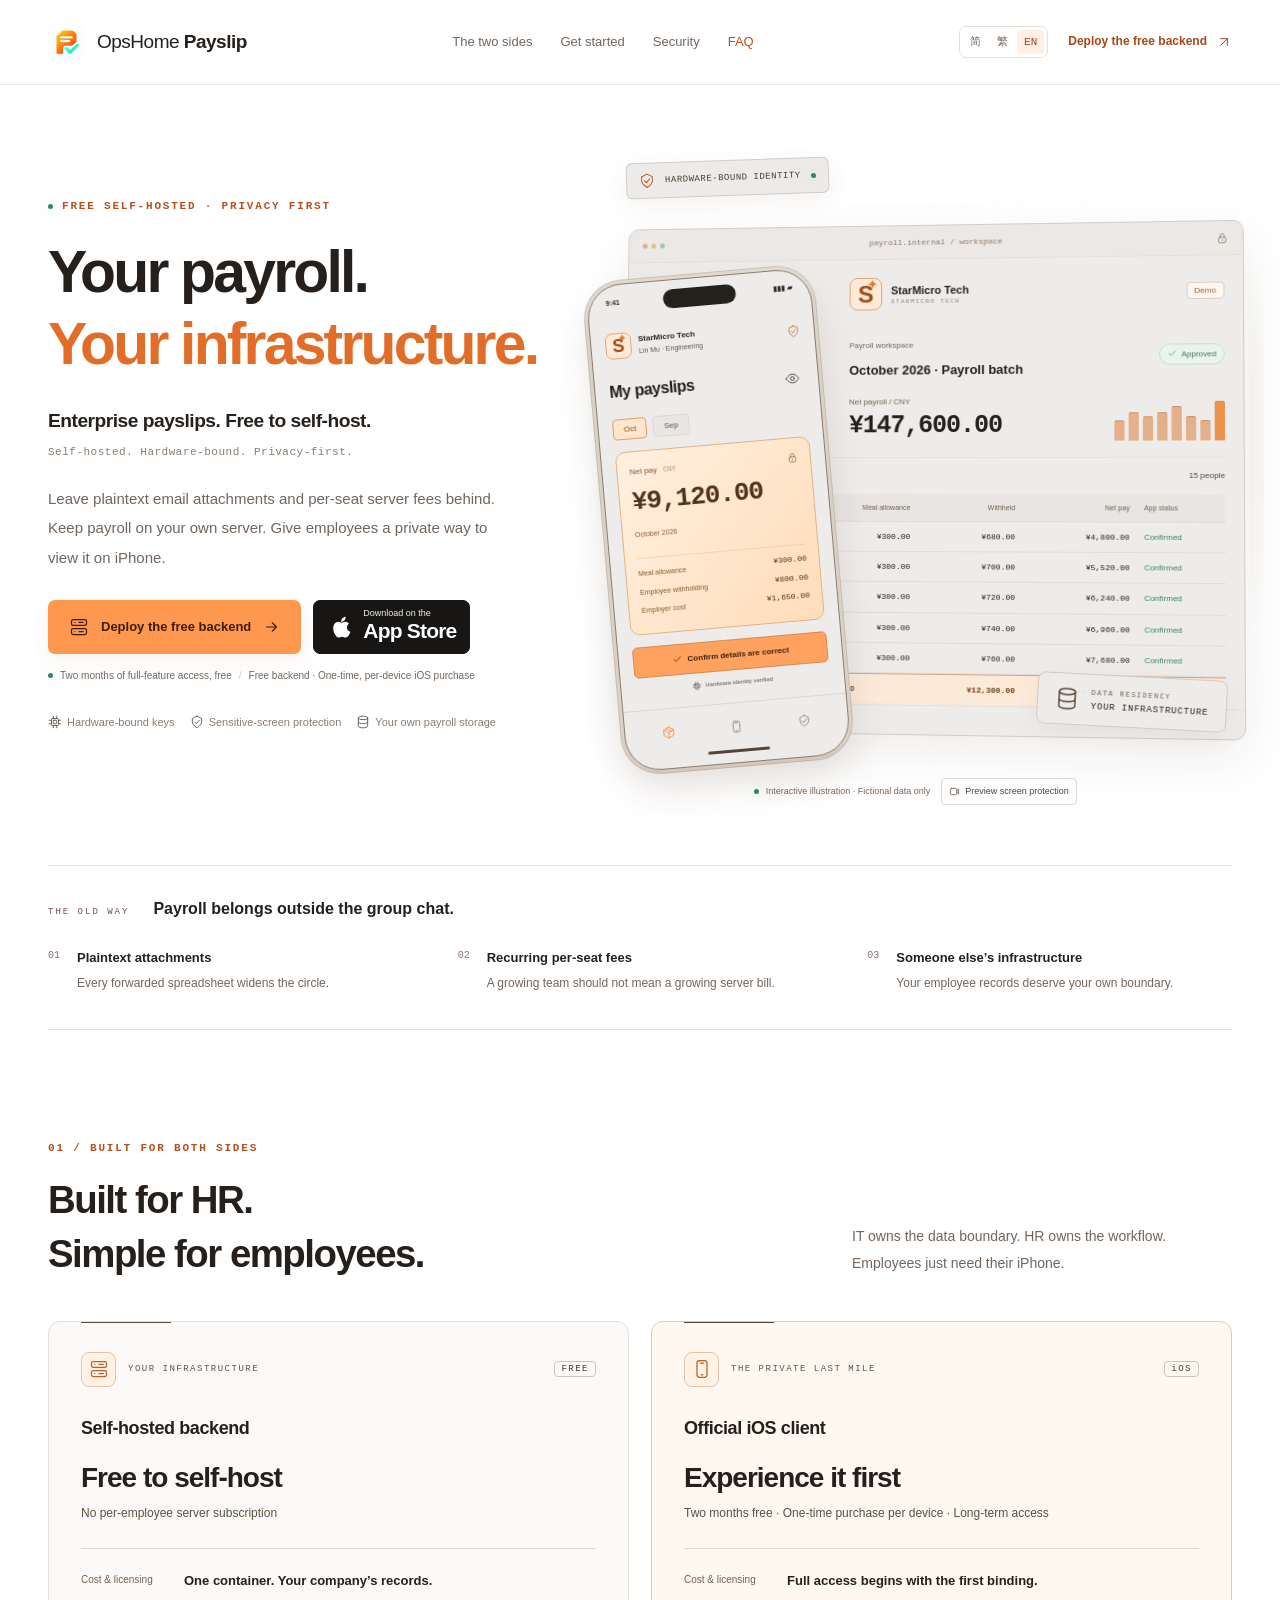
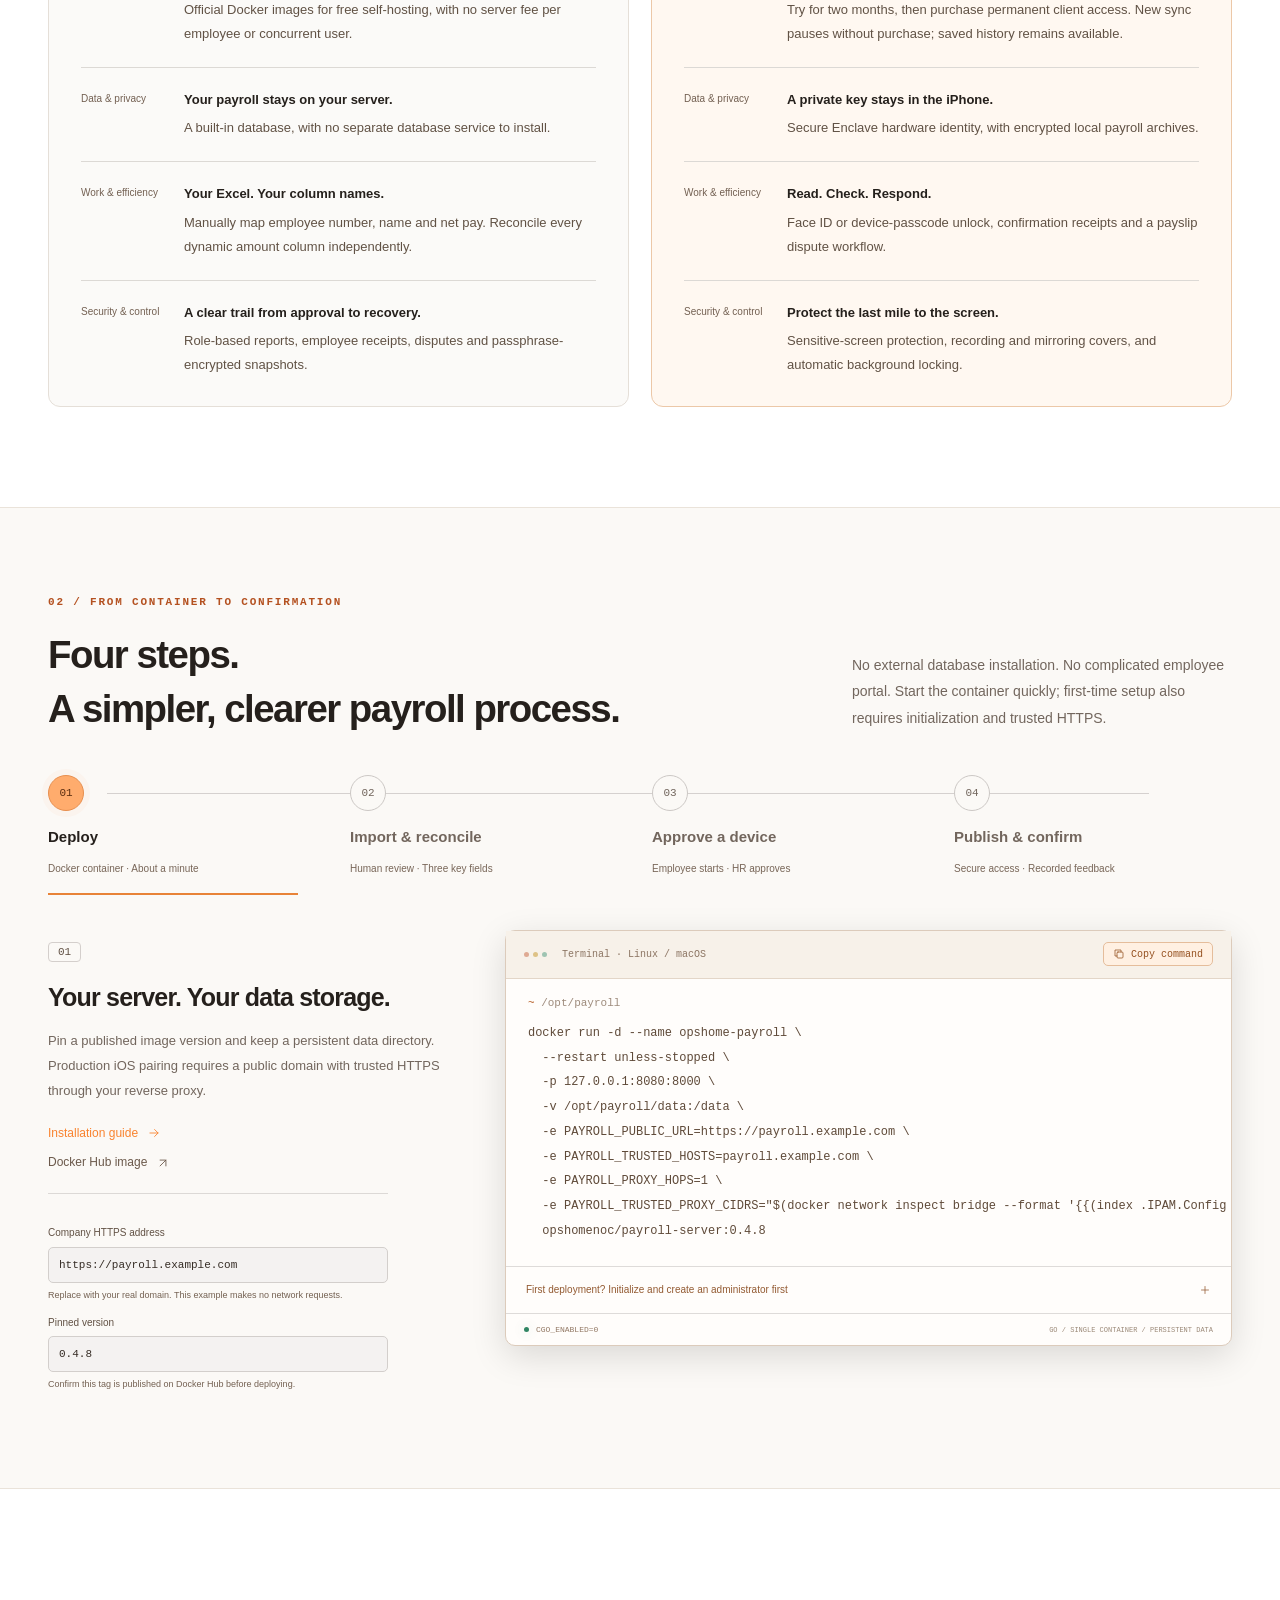
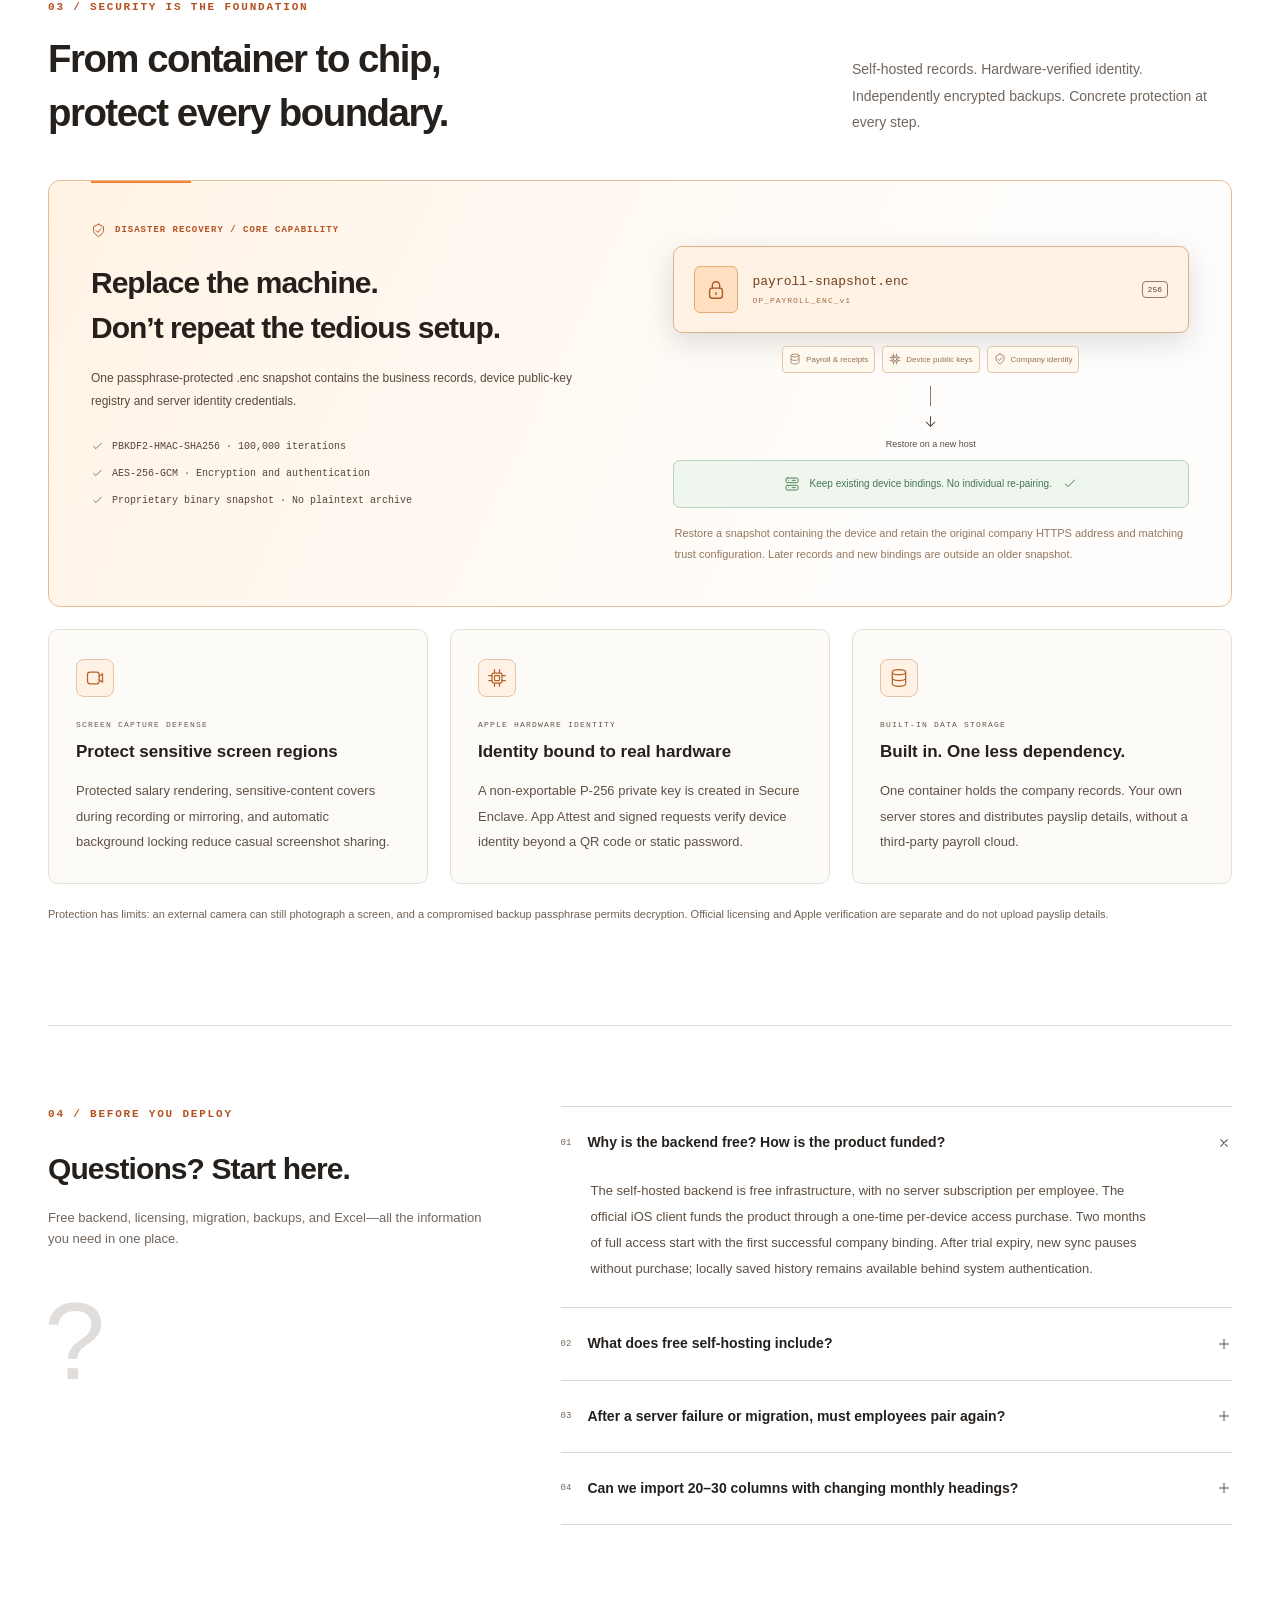
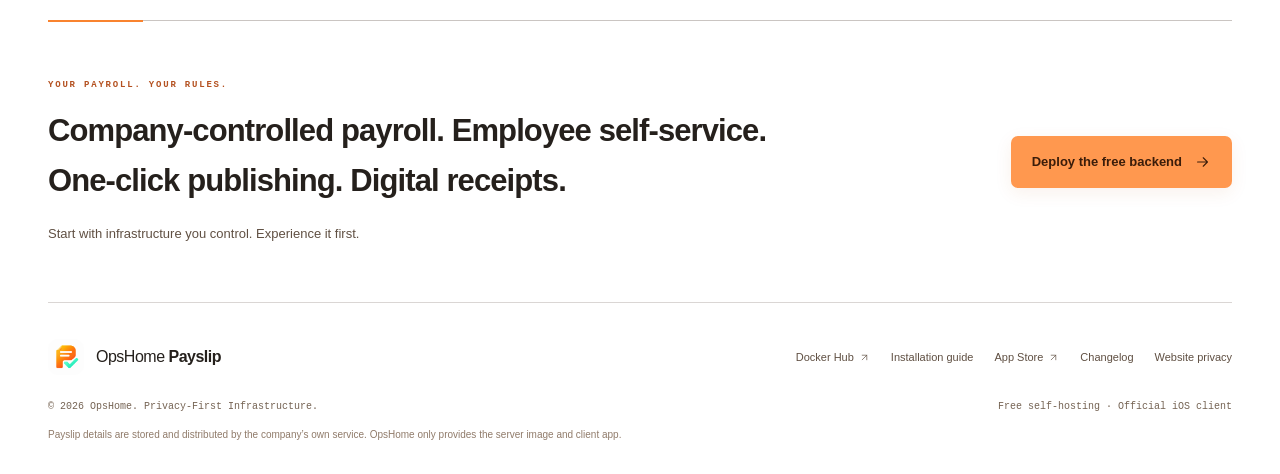
==== commit bd1e345c: "Add files via upload" ====
--- a/docs/en/index.html
+++ b/docs/en/index.html
@@ -8,9 +8,9 @@
 <div class="phone-demo"><div class="phone-island" aria-hidden="true"></div><div class="phone-status"><span>9:41</span><span aria-hidden="true">▮▮▮ ▰</span></div><div class="phone-company"><span class="company-symbol small">S<span>✦</span></span><div><b>StarMicro Tech</b><small>Lin Mu · Engineering</small></div><svg class="icon" viewBox="0 0 24 24" fill="none" stroke="currentColor" stroke-width="1.5" stroke-linecap="round" stroke-linejoin="round" aria-hidden="true"><path d="m12 2 8 4v6c0 5-8 10-8 10S4 17 4 12V6l8-4Z"/><path d="m8 12 3 3 5-6"/></svg></div><div class="phone-heading"><h3>My payslips</h3><button class="icon-button" id="toggle-amounts" aria-label="Toggle amount visibility" aria-pressed="false"><svg class="icon" viewBox="0 0 24 24" fill="none" stroke="currentColor" stroke-width="1.5" stroke-linecap="round" stroke-linejoin="round" aria-hidden="true"><path d="M2 12s4-7 10-7 10 7 10 7-4 7-10 7S2 12 2 12Z"/><circle cx="12" cy="12" r="3"/></svg></button></div><div class="phone-months" aria-label="October 2026"><button data-month="0" aria-pressed="true">Oct</button><button data-month="1" aria-pressed="false">Sep</button></div><div class="salary-card"><div class="salary-card-top"><span>Net pay <small>CNY</small></span><svg class="icon" viewBox="0 0 24 24" fill="none" stroke="currentColor" stroke-width="1.5" stroke-linecap="round" stroke-linejoin="round" aria-hidden="true"><rect x="5" y="10" width="14" height="11" rx="3"/><path d="M8 10V7a4 4 0 0 1 8 0v3m-4 5v2"/></svg></div><strong class="salary-number" data-phone-net>¥9,120.00</strong><small data-phone-period>October 2026</small><div class="salary-divider"></div><div class="salary-line"><span>Meal allowance</span><b data-phone-detail="0">—</b></div><div class="salary-line"><span>Employee withholding</span><b data-phone-detail="1">—</b></div><div class="salary-line"><span>Employer cost</span><b data-phone-detail="2">—</b></div><div class="capture-mask" hidden><span><svg class="icon" viewBox="0 0 24 24" fill="none" stroke="currentColor" stroke-width="1.5" stroke-linecap="round" stroke-linejoin="round" aria-hidden="true"><path d="m12 2 8 4v6c0 5-8 10-8 10S4 17 4 12V6l8-4Z"/><path d="m8 12 3 3 5-6"/></svg></span><b>Sensitive content covered</b><small>Recording / mirroring illustration</small></div></div><button class="phone-confirm" id="demo-confirm"><svg class="icon" viewBox="0 0 24 24" fill="none" stroke="currentColor" stroke-width="1.5" stroke-linecap="round" stroke-linejoin="round" aria-hidden="true"><path d="m5 12 4 4L19 6"/></svg><span>Confirm details are correct</span></button><div class="hardware-note"><svg class="icon" viewBox="0 0 24 24" fill="none" stroke="currentColor" stroke-width="1.5" stroke-linecap="round" stroke-linejoin="round" aria-hidden="true"><rect x="6" y="6" width="12" height="12" rx="2"/><rect x="9" y="9" width="6" height="6" rx="1"/><path d="M9 2v4m6-4v4M9 18v4m6-4v4M2 9h4m-4 6h4m12-6h4m-4 6h4"/></svg>Hardware identity verified</div><div class="phone-nav" aria-hidden="true"><span><svg class="icon" viewBox="0 0 24 24" fill="none" stroke="currentColor" stroke-width="1.5" stroke-linecap="round" stroke-linejoin="round" aria-hidden="true"><path d="m12 2 9 5-9 5-9-5 9-5Zm-9 5v10l9 5 9-5V7m-9 5v10M7.5 4.5l9 5"/></svg></span><span><svg class="icon" viewBox="0 0 24 24" fill="none" stroke="currentColor" stroke-width="1.5" stroke-linecap="round" stroke-linejoin="round" aria-hidden="true"><rect x="6" y="2" width="12" height="20" rx="3"/><path d="M10 5h4m-3 14h2"/></svg></span><span><svg class="icon" viewBox="0 0 24 24" fill="none" stroke="currentColor" stroke-width="1.5" stroke-linecap="round" stroke-linejoin="round" aria-hidden="true"><path d="m12 2 8 4v6c0 5-8 10-8 10S4 17 4 12V6l8-4Z"/><path d="m8 12 3 3 5-6"/></svg></span></div><div class="phone-home" aria-hidden="true"></div></div>
 <div class="data-pill"><svg class="icon" viewBox="0 0 24 24" fill="none" stroke="currentColor" stroke-width="1.5" stroke-linecap="round" stroke-linejoin="round" aria-hidden="true"><ellipse cx="12" cy="5" rx="8" ry="3"/><path d="M4 5v14c0 4 16 4 16 0V5M4 12c0 4 16 4 16 0"/></svg><div><small>DATA RESIDENCY</small><strong>YOUR INFRASTRUCTURE</strong></div></div><div class="art-caption"><span class="tiny-dot"></span>Interactive illustration · Fictional data only<button id="capture-demo" aria-pressed="false"><svg class="icon" viewBox="0 0 24 24" fill="none" stroke="currentColor" stroke-width="1.5" stroke-linecap="round" stroke-linejoin="round" aria-hidden="true"><rect x="3" y="5" width="14" height="14" rx="3"/><path d="m17 10 4-3v10l-4-3"/></svg><span>Preview screen protection</span></button></div></div></section>
 <section class="pain-section wrap" aria-labelledby="pain-title"><div class="pain-title"><span>THE OLD WAY</span><h2 id="pain-title">Payroll belongs outside the group chat.</h2></div><div class="pain-grid"><div><span class="pain-index">01</span><h3>Plaintext attachments</h3><p>Every forwarded spreadsheet widens the circle.</p></div><div><span class="pain-index">02</span><h3>Recurring per-seat fees</h3><p>A growing team should not mean a growing server bill.</p></div><div><span class="pain-index">03</span><h3>Someone else’s infrastructure</h3><p>Your employee records deserve your own boundary.</p></div></div></section>
-<section class="section wrap" id="solution"><div class="section-heading"><div><p class="eyebrow">01 / BUILT FOR BOTH SIDES</p><h2>Built for HR.<br>Simple for employees.</h2></div><p>IT owns the data boundary. HR owns the workflow. Employees just need their iPhone.</p></div><div class="comparison-grid"><article class="comparison-card server"><div class="comparison-top"><span class="feature-icon"><svg class="icon" viewBox="0 0 24 24" fill="none" stroke="currentColor" stroke-width="1.5" stroke-linecap="round" stroke-linejoin="round" aria-hidden="true"><rect x="3" y="3" width="18" height="7" rx="2"/><rect x="3" y="14" width="18" height="7" rx="2"/><path d="M7 6.5h.01M7 17.5h.01M12 6.5h5m-5 11h5"/></svg></span><span>YOUR INFRASTRUCTURE</span><span class="side-tag">FREE</span></div><h3>Self-hosted backend</h3><div class="comparison-price">Free to self-host</div><p class="comparison-sub">No per-employee server subscription</p><div class="comparison-features"><div class="comparison-row"><small>Cost &amp; licensing</small><div><h4>One container. Your company’s records.</h4><p>Official Docker images for free self-hosting, with no server fee per employee or concurrent user.</p></div></div><div class="comparison-row"><small>Data &amp; privacy</small><div><h4>Your payroll stays on your server.</h4><p>A built-in database, with no separate database service to install.</p></div></div><div class="comparison-row"><small>Work &amp; efficiency</small><div><h4>Your Excel. Your column names.</h4><p>Manually map employee number, name and net pay. Reconcile every dynamic amount column independently.</p></div></div><div class="comparison-row"><small>Security &amp; control</small><div><h4>A clear trail from approval to recovery.</h4><p>Role-based reports, employee receipts, disputes and passphrase-encrypted snapshots.</p></div></div></div></article><article class="comparison-card client"><div class="comparison-top"><span class="feature-icon"><svg class="icon" viewBox="0 0 24 24" fill="none" stroke="currentColor" stroke-width="1.5" stroke-linecap="round" stroke-linejoin="round" aria-hidden="true"><rect x="6" y="2" width="12" height="20" rx="3"/><path d="M10 5h4m-3 14h2"/></svg></span><span>THE PRIVATE LAST MILE</span><span class="side-tag">iOS</span></div><h3>Official iOS client</h3><div class="comparison-price">Experience it first</div><p class="comparison-sub">Two months free · US$0.99 per-device purchase*</p><div class="comparison-features"><div class="comparison-row"><small>Cost &amp; licensing</small><div><h4>Full access begins with the first binding.</h4><p>Try for two months, then purchase permanent client access. New sync pauses without purchase; saved history remains available.</p></div></div><div class="comparison-row"><small>Data &amp; privacy</small><div><h4>A private key stays in the iPhone.</h4><p>Secure Enclave hardware identity, with encrypted local payroll archives.</p></div></div><div class="comparison-row"><small>Work &amp; efficiency</small><div><h4>Read. Check. Respond.</h4><p>Face ID or device-passcode unlock, confirmation receipts and a payslip dispute workflow.</p></div></div><div class="comparison-row"><small>Security &amp; control</small><div><h4>Protect the last mile to the screen.</h4><p>Sensitive-screen protection, recording and mirroring covers, and automatic background locking.</p></div></div></div></article></div><p class="fine-print">* US reference price. Local price, currency and availability are determined by the App Store.</p></section>
-<section class="workflow-section" id="deployment"><div class="wrap"><div class="section-heading"><div><p class="eyebrow">02 / FROM CONTAINER TO CONFIRMATION</p><h2>Four steps.<br>One clear workflow.</h2></div><p>No external database installation. No complicated employee portal. Start the container quickly; first-time setup also requires initialization and trusted HTTPS.</p></div><div class="step-tabs" role="tablist" aria-label="Get started"><button class="step-tab" id="step-tab-0" role="tab" aria-selected="true" aria-controls="step-panel-0" tabindex="0" data-step="0"><span class="step-number">01</span><b>Deploy</b><small>Docker container · About a minute</small></button><button class="step-tab" id="step-tab-1" role="tab" aria-selected="false" aria-controls="step-panel-1" tabindex="-1" data-step="1"><span class="step-number">02</span><b>Import &amp; reconcile</b><small>Human review · Three key fields</small></button><button class="step-tab" id="step-tab-2" role="tab" aria-selected="false" aria-controls="step-panel-2" tabindex="-1" data-step="2"><span class="step-number">03</span><b>Approve a device</b><small>Employee starts · HR approves</small></button><button class="step-tab" id="step-tab-3" role="tab" aria-selected="false" aria-controls="step-panel-3" tabindex="-1" data-step="3"><span class="step-number">04</span><b>Publish &amp; confirm</b><small>Secure access · Recorded feedback</small></button></div>
-<div class="step-panels"><section class="step-panel" id="step-panel-0" role="tabpanel" aria-labelledby="step-tab-0"><div class="step-description"><span class="outline-number">01</span><h3>Your server. Your data directory.</h3><p>Pin a published image version and keep a persistent data directory. Production iOS pairing requires a public domain with trusted HTTPS through your reverse proxy.</p><a class="text-link" href="../quickstart.html">Installation guide<svg class="icon" viewBox="0 0 24 24" fill="none" stroke="currentColor" stroke-width="1.5" stroke-linecap="round" stroke-linejoin="round" aria-hidden="true"><path d="M5 12h14M13 6l6 6-6 6"/></svg></a><a class="text-link subdued" href="https://hub.docker.com/r/opshomenoc/payroll-server" target="_blank" rel="noopener noreferrer">Docker Hub image<svg class="icon" viewBox="0 0 24 24" fill="none" stroke="currentColor" stroke-width="1.5" stroke-linecap="round" stroke-linejoin="round" aria-hidden="true"><path d="M7 17 17 7M7 7h10v10"/></svg></a><div class="deployment-fields"><label>Company HTTPS address<input id="deploy-domain" type="url" value="https://payroll.example.com" spellcheck="false" aria-describedby="domain-note"></label><small id="domain-note">Replace with your real domain. This example makes no network requests.</small><label>Pinned version<input id="deploy-version" value="0.4.8" pattern="v?[0-9]+\.[0-9]+\.[0-9]+" spellcheck="false"></label><small>Confirm this tag is published on Docker Hub before deploying.</small></div></div><div class="terminal"><div class="terminal-top"><span class="window-dots" aria-hidden="true"><i></i><i></i><i></i></span><span>Terminal · Linux / macOS</span><button class="copy-button" data-copy="deploy-command"><svg class="icon" viewBox="0 0 24 24" fill="none" stroke="currentColor" stroke-width="1.5" stroke-linecap="round" stroke-linejoin="round" aria-hidden="true"><rect x="8" y="8" width="12" height="12" rx="2"/><path d="M16 8V4H4v12h4"/></svg><span>Copy command</span></button></div><div class="terminal-location"><span>~</span> /opt/payroll</div><pre tabindex="0"><code id="deploy-command">docker run -d --name opshome-payroll \
+<section class="section wrap" id="solution"><div class="section-heading"><div><p class="eyebrow">01 / BUILT FOR BOTH SIDES</p><h2>Built for HR.<br>Simple for employees.</h2></div><p>IT owns the data boundary. HR owns the workflow. Employees just need their iPhone.</p></div><div class="comparison-grid"><article class="comparison-card server"><div class="comparison-top"><span class="feature-icon"><svg class="icon" viewBox="0 0 24 24" fill="none" stroke="currentColor" stroke-width="1.5" stroke-linecap="round" stroke-linejoin="round" aria-hidden="true"><rect x="3" y="3" width="18" height="7" rx="2"/><rect x="3" y="14" width="18" height="7" rx="2"/><path d="M7 6.5h.01M7 17.5h.01M12 6.5h5m-5 11h5"/></svg></span><span>YOUR INFRASTRUCTURE</span><span class="side-tag">FREE</span></div><h3>Self-hosted backend</h3><div class="comparison-price">Free to self-host</div><p class="comparison-sub">No per-employee server subscription</p><div class="comparison-features"><div class="comparison-row"><small>Cost &amp; licensing</small><div><h4>One container. Your company’s records.</h4><p>Official Docker images for free self-hosting, with no server fee per employee or concurrent user.</p></div></div><div class="comparison-row"><small>Data &amp; privacy</small><div><h4>Your payroll stays on your server.</h4><p>A built-in database, with no separate database service to install.</p></div></div><div class="comparison-row"><small>Work &amp; efficiency</small><div><h4>Your Excel. Your column names.</h4><p>Manually map employee number, name and net pay. Reconcile every dynamic amount column independently.</p></div></div><div class="comparison-row"><small>Security &amp; control</small><div><h4>A clear trail from approval to recovery.</h4><p>Role-based reports, employee receipts, disputes and passphrase-encrypted snapshots.</p></div></div></div></article><article class="comparison-card client"><div class="comparison-top"><span class="feature-icon"><svg class="icon" viewBox="0 0 24 24" fill="none" stroke="currentColor" stroke-width="1.5" stroke-linecap="round" stroke-linejoin="round" aria-hidden="true"><rect x="6" y="2" width="12" height="20" rx="3"/><path d="M10 5h4m-3 14h2"/></svg></span><span>THE PRIVATE LAST MILE</span><span class="side-tag">iOS</span></div><h3>Official iOS client</h3><div class="comparison-price">Experience it first</div><p class="comparison-sub">Two months free · One-time purchase per device · Long-term access</p><div class="comparison-features"><div class="comparison-row"><small>Cost &amp; licensing</small><div><h4>Full access begins with the first binding.</h4><p>Try for two months, then purchase permanent client access. New sync pauses without purchase; saved history remains available.</p></div></div><div class="comparison-row"><small>Data &amp; privacy</small><div><h4>A private key stays in the iPhone.</h4><p>Secure Enclave hardware identity, with encrypted local payroll archives.</p></div></div><div class="comparison-row"><small>Work &amp; efficiency</small><div><h4>Read. Check. Respond.</h4><p>Face ID or device-passcode unlock, confirmation receipts and a payslip dispute workflow.</p></div></div><div class="comparison-row"><small>Security &amp; control</small><div><h4>Protect the last mile to the screen.</h4><p>Sensitive-screen protection, recording and mirroring covers, and automatic background locking.</p></div></div></div></article></div></section>
+<section class="workflow-section" id="deployment"><div class="wrap"><div class="section-heading"><div><p class="eyebrow">02 / FROM CONTAINER TO CONFIRMATION</p><h2>Four steps.<br>A simpler, clearer payroll process.</h2></div><p>No external database installation. No complicated employee portal. Start the container quickly; first-time setup also requires initialization and trusted HTTPS.</p></div><div class="step-tabs" role="tablist" aria-label="Get started"><button class="step-tab" id="step-tab-0" role="tab" aria-selected="true" aria-controls="step-panel-0" tabindex="0" data-step="0"><span class="step-number">01</span><b>Deploy</b><small>Docker container · About a minute</small></button><button class="step-tab" id="step-tab-1" role="tab" aria-selected="false" aria-controls="step-panel-1" tabindex="-1" data-step="1"><span class="step-number">02</span><b>Import &amp; reconcile</b><small>Human review · Three key fields</small></button><button class="step-tab" id="step-tab-2" role="tab" aria-selected="false" aria-controls="step-panel-2" tabindex="-1" data-step="2"><span class="step-number">03</span><b>Approve a device</b><small>Employee starts · HR approves</small></button><button class="step-tab" id="step-tab-3" role="tab" aria-selected="false" aria-controls="step-panel-3" tabindex="-1" data-step="3"><span class="step-number">04</span><b>Publish &amp; confirm</b><small>Secure access · Recorded feedback</small></button></div>
+<div class="step-panels"><section class="step-panel" id="step-panel-0" role="tabpanel" aria-labelledby="step-tab-0"><div class="step-description"><span class="outline-number">01</span><h3>Your server. Your data storage.</h3><p>Pin a published image version and keep a persistent data directory. Production iOS pairing requires a public domain with trusted HTTPS through your reverse proxy.</p><a class="text-link" href="../quickstart.html">Installation guide<svg class="icon" viewBox="0 0 24 24" fill="none" stroke="currentColor" stroke-width="1.5" stroke-linecap="round" stroke-linejoin="round" aria-hidden="true"><path d="M5 12h14M13 6l6 6-6 6"/></svg></a><a class="text-link subdued" href="https://hub.docker.com/r/opshomenoc/payroll-server" target="_blank" rel="noopener noreferrer">Docker Hub image<svg class="icon" viewBox="0 0 24 24" fill="none" stroke="currentColor" stroke-width="1.5" stroke-linecap="round" stroke-linejoin="round" aria-hidden="true"><path d="M7 17 17 7M7 7h10v10"/></svg></a><div class="deployment-fields"><label>Company HTTPS address<input id="deploy-domain" type="url" value="https://payroll.example.com" spellcheck="false" aria-describedby="domain-note"></label><small id="domain-note">Replace with your real domain. This example makes no network requests.</small><label>Pinned version<input id="deploy-version" value="0.4.8" pattern="v?[0-9]+\.[0-9]+\.[0-9]+" spellcheck="false"></label><small>Confirm this tag is published on Docker Hub before deploying.</small></div></div><div class="terminal"><div class="terminal-top"><span class="window-dots" aria-hidden="true"><i></i><i></i><i></i></span><span>Terminal · Linux / macOS</span><button class="copy-button" data-copy="deploy-command"><svg class="icon" viewBox="0 0 24 24" fill="none" stroke="currentColor" stroke-width="1.5" stroke-linecap="round" stroke-linejoin="round" aria-hidden="true"><rect x="8" y="8" width="12" height="12" rx="2"/><path d="M16 8V4H4v12h4"/></svg><span>Copy command</span></button></div><div class="terminal-location"><span>~</span> /opt/payroll</div><pre tabindex="0"><code id="deploy-command">docker run -d --name opshome-payroll \
   --restart unless-stopped \
   -p 127.0.0.1:8080:8000 \
   -v /opt/payroll/data:/data \
@@ -20,8 +20,8 @@
 <section class="step-panel" id="step-panel-1" role="tabpanel" aria-labelledby="step-tab-1" hidden><div class="step-description"><span class="outline-number">02</span><h3>Your headings. Perfectly aligned.</h3><p>HR manually selects the three key fields for every import. All other amounts and notes remain expanded, with a separate total for each amount column.</p><span class="technical-label">DYNAMIC SCHEMA / COLUMN-WISE SUM</span></div><div class="mapping-demo"><div class="component-top"><svg class="icon" viewBox="0 0 24 24" fill="none" stroke="currentColor" stroke-width="1.5" stroke-linecap="round" stroke-linejoin="round" aria-hidden="true"><path d="m12 2 9 5-9 5-9-5 9-5Zm-9 5v10l9 5 9-5V7m-9 5v10M7.5 4.5l9 5"/></svg> Payroll_October.xlsx <span class="status approved">15 × 6</span></div><label class="mapping-choice">Employee no. · Required<span>Staff ID<span aria-hidden="true">⌄</span></span></label><label class="mapping-choice">Name · Required<span>Employee name<span aria-hidden="true">⌄</span></span></label><label class="mapping-choice">Net pay · Required<span>Bank net pay<span aria-hidden="true">⌄</span></span></label><div class="mapping-checks"><span><svg class="icon" viewBox="0 0 24 24" fill="none" stroke="currentColor" stroke-width="1.5" stroke-linecap="round" stroke-linejoin="round" aria-hidden="true"><path d="m5 12 4 4L19 6"/></svg>Core fields reviewed</span><span><svg class="icon" viewBox="0 0 24 24" fill="none" stroke="currentColor" stroke-width="1.5" stroke-linecap="round" stroke-linejoin="round" aria-hidden="true"><path d="m5 12 4 4L19 6"/></svg>All 15 rows present</span><span><svg class="icon" viewBox="0 0 24 24" fill="none" stroke="currentColor" stroke-width="1.5" stroke-linecap="round" stroke-linejoin="round" aria-hidden="true"><path d="m5 12 4 4L19 6"/></svg>Independent column totals</span></div><p>Allowances, deductions, notes… columns follow the real file.</p></div></section>
 <section class="step-panel" id="step-panel-2" role="tabpanel" aria-labelledby="step-tab-2" hidden><div class="step-description"><span class="outline-number">03</span><h3>Employees present. HR approves.</h3><p>An employee enters or scans the company address in the official app to generate a device code. HR checks employee number and device details before activation.</p><span class="technical-label">EMPLOYEE → HR → HARDWARE IDENTITY</span></div><div class="pairing-demo"><div class="pairing-code"><span>Device pairing code</span><strong>8042 1679</strong><small>5-minute validity · Fictional code</small></div><div class="pairing-identity"><svg class="icon" viewBox="0 0 24 24" fill="none" stroke="currentColor" stroke-width="1.5" stroke-linecap="round" stroke-linejoin="round" aria-hidden="true"><rect x="6" y="2" width="12" height="20" rx="3"/><path d="M10 5h4m-3 14h2"/></svg><div><b>Employee E1007</b><span>Lin Mu · iPhone</span></div><svg class="qr-illustration" id="demo-qr" viewBox="0 0 25 25" aria-label="Illustration only · Not a pairing QR"><title>Illustration only · Not a pairing QR</title></svg></div><button class="button primary" id="approve-demo"><svg class="icon" viewBox="0 0 24 24" fill="none" stroke="currentColor" stroke-width="1.5" stroke-linecap="round" stroke-linejoin="round" aria-hidden="true"><path d="m5 12 4 4L19 6"/></svg><span>Approve device activation</span></button><small class="fine-print">Illustration only · Not a pairing QR</small></div></section>
 <section class="step-panel" id="step-panel-3" role="tabpanel" aria-labelledby="step-tab-3" hidden><div class="step-description"><span class="outline-number">04</span><h3>Send it. Keep the confirmation.</h3><p>An authorized user publishes an approved batch. Employees securely sync their payslips, confirm the details or submit a dispute. Feedback and timestamps stay in the company records.</p><span class="technical-label">APPROVAL / PUBLICATION / RECEIPT</span></div><div class="receipt-demo"><div><span class="receipt-dot"><svg class="icon" viewBox="0 0 24 24" fill="none" stroke="currentColor" stroke-width="1.5" stroke-linecap="round" stroke-linejoin="round" aria-hidden="true"><path d="m5 12 4 4L19 6"/></svg></span><div><small>Approval trail</small><b>Batch approved</b></div><time>10:24</time></div><div><span class="receipt-dot"><svg class="icon" viewBox="0 0 24 24" fill="none" stroke="currentColor" stroke-width="1.5" stroke-linecap="round" stroke-linejoin="round" aria-hidden="true"><path d="m5 12 4 4L19 6"/></svg></span><div><small>Company-to-device</small><b>Authorized publication</b></div><time>10:28</time></div><div><span class="receipt-dot"><svg class="icon" viewBox="0 0 24 24" fill="none" stroke="currentColor" stroke-width="1.5" stroke-linecap="round" stroke-linejoin="round" aria-hidden="true"><path d="m5 12 4 4L19 6"/></svg></span><div><small>Recorded receipt</small><b>Employee confirmed</b></div><time>10:32</time></div><p>This demo is not connected to a company. Notifications depend on configuration and device connectivity.</p></div></section></div></div></section>
-<section class="section wrap" id="security"><div class="section-heading"><div><p class="eyebrow">03 / SECURITY IS THE FOUNDATION</p><h2>From container to chip,<br>protect every boundary.</h2></div><p>Self-hosted records. Hardware-verified identity. Independently encrypted backups. Concrete protection at every step.</p></div><article class="recovery-card"><div class="recovery-copy"><p class="eyebrow"><svg class="icon" viewBox="0 0 24 24" fill="none" stroke="currentColor" stroke-width="1.5" stroke-linecap="round" stroke-linejoin="round" aria-hidden="true"><path d="m12 2 8 4v6c0 5-8 10-8 10S4 17 4 12V6l8-4Z"/><path d="m8 12 3 3 5-6"/></svg>DISASTER RECOVERY / CORE CAPABILITY</p><h3>Replace the machine.<br>Keep the company identity.</h3><p>One passphrase-protected .enc snapshot contains the business records, device public-key registry and server identity credentials.</p><ul><li><svg class="icon" viewBox="0 0 24 24" fill="none" stroke="currentColor" stroke-width="1.5" stroke-linecap="round" stroke-linejoin="round" aria-hidden="true"><path d="m5 12 4 4L19 6"/></svg>PBKDF2-HMAC-SHA256 · 100,000 iterations</li><li><svg class="icon" viewBox="0 0 24 24" fill="none" stroke="currentColor" stroke-width="1.5" stroke-linecap="round" stroke-linejoin="round" aria-hidden="true"><path d="m5 12 4 4L19 6"/></svg>AES-256-GCM · Encryption and authentication</li><li><svg class="icon" viewBox="0 0 24 24" fill="none" stroke="currentColor" stroke-width="1.5" stroke-linecap="round" stroke-linejoin="round" aria-hidden="true"><path d="m5 12 4 4L19 6"/></svg>Proprietary binary snapshot · No plaintext archive</li></ul></div><div class="recovery-visual"><div class="snapshot-file"><span><svg class="icon" viewBox="0 0 24 24" fill="none" stroke="currentColor" stroke-width="1.5" stroke-linecap="round" stroke-linejoin="round" aria-hidden="true"><rect x="5" y="10" width="14" height="11" rx="3"/><path d="M8 10V7a4 4 0 0 1 8 0v3m-4 5v2"/></svg></span><div><b>payroll-snapshot.enc</b><small>OP_PAYROLL_ENC_v1</small></div><span class="file-badge">256</span></div><div class="snapshot-assets"><span><svg class="icon" viewBox="0 0 24 24" fill="none" stroke="currentColor" stroke-width="1.5" stroke-linecap="round" stroke-linejoin="round" aria-hidden="true"><ellipse cx="12" cy="5" rx="8" ry="3"/><path d="M4 5v14c0 4 16 4 16 0V5M4 12c0 4 16 4 16 0"/></svg>Payroll &amp; receipts</span><span><svg class="icon" viewBox="0 0 24 24" fill="none" stroke="currentColor" stroke-width="1.5" stroke-linecap="round" stroke-linejoin="round" aria-hidden="true"><rect x="6" y="6" width="12" height="12" rx="2"/><rect x="9" y="9" width="6" height="6" rx="1"/><path d="M9 2v4m6-4v4M9 18v4m6-4v4M2 9h4m-4 6h4m12-6h4m-4 6h4"/></svg>Device public keys</span><span><svg class="icon" viewBox="0 0 24 24" fill="none" stroke="currentColor" stroke-width="1.5" stroke-linecap="round" stroke-linejoin="round" aria-hidden="true"><path d="m12 2 8 4v6c0 5-8 10-8 10S4 17 4 12V6l8-4Z"/><path d="m8 12 3 3 5-6"/></svg>Company identity</span></div><div class="recovery-line"><span></span><svg class="icon" viewBox="0 0 24 24" fill="none" stroke="currentColor" stroke-width="1.5" stroke-linecap="round" stroke-linejoin="round" aria-hidden="true"><path d="M5 12h14M13 6l6 6-6 6"/></svg><b>Restore on a new host</b></div><div class="restore-result"><svg class="icon" viewBox="0 0 24 24" fill="none" stroke="currentColor" stroke-width="1.5" stroke-linecap="round" stroke-linejoin="round" aria-hidden="true"><rect x="3" y="3" width="18" height="7" rx="2"/><rect x="3" y="14" width="18" height="7" rx="2"/><path d="M7 6.5h.01M7 17.5h.01M12 6.5h5m-5 11h5"/></svg><span>Keep existing device bindings. No individual re-pairing.</span><svg class="icon" viewBox="0 0 24 24" fill="none" stroke="currentColor" stroke-width="1.5" stroke-linecap="round" stroke-linejoin="round" aria-hidden="true"><path d="m5 12 4 4L19 6"/></svg></div><p class="recovery-condition">Restore a snapshot containing the device and retain the original company HTTPS address and matching trust configuration. Later records and new bindings are outside an older snapshot.</p></div></article><div class="security-grid"><article><span class="security-icon"><svg class="icon" viewBox="0 0 24 24" fill="none" stroke="currentColor" stroke-width="1.5" stroke-linecap="round" stroke-linejoin="round" aria-hidden="true"><rect x="3" y="5" width="14" height="14" rx="3"/><path d="m17 10 4-3v10l-4-3"/></svg></span><small>Screen capture defense</small><h3>Protect sensitive screen regions</h3><p>Protected salary rendering, sensitive-content covers during recording or mirroring, and automatic background locking reduce casual screenshot sharing.</p></article><article><span class="security-icon"><svg class="icon" viewBox="0 0 24 24" fill="none" stroke="currentColor" stroke-width="1.5" stroke-linecap="round" stroke-linejoin="round" aria-hidden="true"><rect x="6" y="6" width="12" height="12" rx="2"/><rect x="9" y="9" width="6" height="6" rx="1"/><path d="M9 2v4m6-4v4M9 18v4m6-4v4M2 9h4m-4 6h4m12-6h4m-4 6h4"/></svg></span><small>Apple hardware identity</small><h3>Identity bound to real hardware</h3><p>A non-exportable P-256 private key is created in Secure Enclave. App Attest and signed requests verify device identity beyond a QR code or static password.</p></article><article><span class="security-icon"><svg class="icon" viewBox="0 0 24 24" fill="none" stroke="currentColor" stroke-width="1.5" stroke-linecap="round" stroke-linejoin="round" aria-hidden="true"><ellipse cx="12" cy="5" rx="8" ry="3"/><path d="M4 5v14c0 4 16 4 16 0V5M4 12c0 4 16 4 16 0"/></svg></span><small>Built-in data storage</small><h3>Built in. One less dependency.</h3><p>One container holds the company records. Your own server stores and distributes payslip details, without a third-party payroll cloud.</p></article></div><p class="security-note">Protection has limits: an external camera can still photograph a screen, and a compromised backup passphrase permits decryption. Official licensing and Apple verification are separate and do not upload payslip details.</p></section>
-<section class="faq-section wrap" id="faq"><div><p class="eyebrow">04 / BEFORE YOU DEPLOY</p><h2>Good questions.<br>Clear answers.</h2><p>Free hosting, licensing, migration and Excel. Explained before you deploy.</p><div class="faq-symbol" aria-hidden="true">?</div></div><div class="faq-list"><details open><summary><span class="faq-number">01</span><h3>Why is the backend free? How is the product funded?</h3><svg class="icon" viewBox="0 0 24 24" fill="none" stroke="currentColor" stroke-width="1.5" stroke-linecap="round" stroke-linejoin="round" aria-hidden="true"><path d="M12 5v14M5 12h14"/></svg></summary><p>The self-hosted backend is free infrastructure, with no server subscription per employee. The official iOS client funds the product through a one-time per-device access purchase. Two months of full access start with the first successful company binding. After trial expiry, new sync pauses without purchase; locally saved history remains available behind system authentication.</p></details><details><summary><span class="faq-number">02</span><h3>What does free self-hosting include?</h3><svg class="icon" viewBox="0 0 24 24" fill="none" stroke="currentColor" stroke-width="1.5" stroke-linecap="round" stroke-linejoin="round" aria-hidden="true"><path d="M12 5v14M5 12h14"/></svg></summary><p>OpsHome Payslip provides a free self-hosted community edition. Companies can deploy official Docker images under the product license and use the official iOS client. Free deployment does not grant permission to modify or redistribute server source.</p></details><details><summary><span class="faq-number">03</span><h3>After a server failure or migration, must employees pair again?</h3><svg class="icon" viewBox="0 0 24 24" fill="none" stroke="currentColor" stroke-width="1.5" stroke-linecap="round" stroke-linejoin="round" aria-hidden="true"><path d="M12 5v14M5 12h14"/></svg></summary><p>Restore an encrypted snapshot containing the device registry and retain the original company HTTPS address and matching trust settings. Existing devices in that snapshot can continue; the companion app recovers rotated sessions with signed device proof. Changes after the snapshot, including new bindings and revocations, are not in the older snapshot. Keep current backups and protect the passphrase.</p></details><details><summary><span class="faq-number">04</span><h3>Can we import 20–30 columns with changing monthly headings?</h3><svg class="icon" viewBox="0 0 24 24" fill="none" stroke="currentColor" stroke-width="1.5" stroke-linecap="round" stroke-linejoin="round" aria-hidden="true"><path d="M12 5v14M5 12h14"/></svg></summary><p>Yes. Headers and row counts follow the actual file. Manually map employee number, name and net pay; other columns are treated as amounts or text, with independent totals for every amount column. Cross-period reports align identical column names, so companies should standardize equivalent fields. Upload resource protections and Excel capacity limits still apply.</p></details></div></section>
-<section class="closing-section wrap"><div><p class="eyebrow">YOUR PAYROLL. YOUR RULES.</p><h2>Your payroll stays yours.<br>A private view for every employee.</h2><p>Start with infrastructure you control. Experience it first.</p></div><a class="button primary" href="#deployment">Deploy the free backend<svg class="icon" viewBox="0 0 24 24" fill="none" stroke="currentColor" stroke-width="1.5" stroke-linecap="round" stroke-linejoin="round" aria-hidden="true"><path d="M5 12h14M13 6l6 6-6 6"/></svg></a></section></main>
-<footer class="footer wrap"><div class="footer-top"><a class="brand" href="../"><img src="../assets/logo.png" width="36" height="36" alt=""><span>OpsHome <b>Payslip</b></span></a><div class="footer-links"><a href="https://hub.docker.com/r/opshomenoc/payroll-server" target="_blank" rel="noopener noreferrer">Docker Hub<svg class="icon" viewBox="0 0 24 24" fill="none" stroke="currentColor" stroke-width="1.5" stroke-linecap="round" stroke-linejoin="round" aria-hidden="true"><path d="M7 17 17 7M7 7h10v10"/></svg></a><a href="../quickstart.html">Installation guide</a><a href="https://apps.apple.com/app/id6827447163" target="_blank" rel="noopener noreferrer">App Store<svg class="icon" viewBox="0 0 24 24" fill="none" stroke="currentColor" stroke-width="1.5" stroke-linecap="round" stroke-linejoin="round" aria-hidden="true"><path d="M7 17 17 7M7 7h10v10"/></svg></a><button data-dialog="changelog">Changelog</button><button data-dialog="privacy">Website privacy</button></div></div><div class="footer-bottom"><p>© 2026 OpsHome. Privacy-First Infrastructure.</p><p>Free self-hosting · Official iOS client</p></div><p class="footer-claim">Your own service stores and distributes payslip details. They are not uploaded to an OpsHome payroll cloud.</p></footer>
+<section class="section wrap" id="security"><div class="section-heading"><div><p class="eyebrow">03 / SECURITY IS THE FOUNDATION</p><h2>From container to chip,<br>protect every boundary.</h2></div><p>Self-hosted records. Hardware-verified identity. Independently encrypted backups. Concrete protection at every step.</p></div><article class="recovery-card"><div class="recovery-copy"><p class="eyebrow"><svg class="icon" viewBox="0 0 24 24" fill="none" stroke="currentColor" stroke-width="1.5" stroke-linecap="round" stroke-linejoin="round" aria-hidden="true"><path d="m12 2 8 4v6c0 5-8 10-8 10S4 17 4 12V6l8-4Z"/><path d="m8 12 3 3 5-6"/></svg>DISASTER RECOVERY / CORE CAPABILITY</p><h3>Replace the machine.<br>Don’t repeat the tedious setup.</h3><p>One passphrase-protected .enc snapshot contains the business records, device public-key registry and server identity credentials.</p><ul><li><svg class="icon" viewBox="0 0 24 24" fill="none" stroke="currentColor" stroke-width="1.5" stroke-linecap="round" stroke-linejoin="round" aria-hidden="true"><path d="m5 12 4 4L19 6"/></svg>PBKDF2-HMAC-SHA256 · 100,000 iterations</li><li><svg class="icon" viewBox="0 0 24 24" fill="none" stroke="currentColor" stroke-width="1.5" stroke-linecap="round" stroke-linejoin="round" aria-hidden="true"><path d="m5 12 4 4L19 6"/></svg>AES-256-GCM · Encryption and authentication</li><li><svg class="icon" viewBox="0 0 24 24" fill="none" stroke="currentColor" stroke-width="1.5" stroke-linecap="round" stroke-linejoin="round" aria-hidden="true"><path d="m5 12 4 4L19 6"/></svg>Proprietary binary snapshot · No plaintext archive</li></ul></div><div class="recovery-visual"><div class="snapshot-file"><span><svg class="icon" viewBox="0 0 24 24" fill="none" stroke="currentColor" stroke-width="1.5" stroke-linecap="round" stroke-linejoin="round" aria-hidden="true"><rect x="5" y="10" width="14" height="11" rx="3"/><path d="M8 10V7a4 4 0 0 1 8 0v3m-4 5v2"/></svg></span><div><b>payroll-snapshot.enc</b><small>OP_PAYROLL_ENC_v1</small></div><span class="file-badge">256</span></div><div class="snapshot-assets"><span><svg class="icon" viewBox="0 0 24 24" fill="none" stroke="currentColor" stroke-width="1.5" stroke-linecap="round" stroke-linejoin="round" aria-hidden="true"><ellipse cx="12" cy="5" rx="8" ry="3"/><path d="M4 5v14c0 4 16 4 16 0V5M4 12c0 4 16 4 16 0"/></svg>Payroll &amp; receipts</span><span><svg class="icon" viewBox="0 0 24 24" fill="none" stroke="currentColor" stroke-width="1.5" stroke-linecap="round" stroke-linejoin="round" aria-hidden="true"><rect x="6" y="6" width="12" height="12" rx="2"/><rect x="9" y="9" width="6" height="6" rx="1"/><path d="M9 2v4m6-4v4M9 18v4m6-4v4M2 9h4m-4 6h4m12-6h4m-4 6h4"/></svg>Device public keys</span><span><svg class="icon" viewBox="0 0 24 24" fill="none" stroke="currentColor" stroke-width="1.5" stroke-linecap="round" stroke-linejoin="round" aria-hidden="true"><path d="m12 2 8 4v6c0 5-8 10-8 10S4 17 4 12V6l8-4Z"/><path d="m8 12 3 3 5-6"/></svg>Company identity</span></div><div class="recovery-line"><span></span><svg class="icon" viewBox="0 0 24 24" fill="none" stroke="currentColor" stroke-width="1.5" stroke-linecap="round" stroke-linejoin="round" aria-hidden="true"><path d="M5 12h14M13 6l6 6-6 6"/></svg><b>Restore on a new host</b></div><div class="restore-result"><svg class="icon" viewBox="0 0 24 24" fill="none" stroke="currentColor" stroke-width="1.5" stroke-linecap="round" stroke-linejoin="round" aria-hidden="true"><rect x="3" y="3" width="18" height="7" rx="2"/><rect x="3" y="14" width="18" height="7" rx="2"/><path d="M7 6.5h.01M7 17.5h.01M12 6.5h5m-5 11h5"/></svg><span>Keep existing device bindings. No individual re-pairing.</span><svg class="icon" viewBox="0 0 24 24" fill="none" stroke="currentColor" stroke-width="1.5" stroke-linecap="round" stroke-linejoin="round" aria-hidden="true"><path d="m5 12 4 4L19 6"/></svg></div><p class="recovery-condition">Restore a snapshot containing the device and retain the original company HTTPS address and matching trust configuration. Later records and new bindings are outside an older snapshot.</p></div></article><div class="security-grid"><article><span class="security-icon"><svg class="icon" viewBox="0 0 24 24" fill="none" stroke="currentColor" stroke-width="1.5" stroke-linecap="round" stroke-linejoin="round" aria-hidden="true"><rect x="3" y="5" width="14" height="14" rx="3"/><path d="m17 10 4-3v10l-4-3"/></svg></span><small>Screen capture defense</small><h3>Protect sensitive screen regions</h3><p>Protected salary rendering, sensitive-content covers during recording or mirroring, and automatic background locking reduce casual screenshot sharing.</p></article><article><span class="security-icon"><svg class="icon" viewBox="0 0 24 24" fill="none" stroke="currentColor" stroke-width="1.5" stroke-linecap="round" stroke-linejoin="round" aria-hidden="true"><rect x="6" y="6" width="12" height="12" rx="2"/><rect x="9" y="9" width="6" height="6" rx="1"/><path d="M9 2v4m6-4v4M9 18v4m6-4v4M2 9h4m-4 6h4m12-6h4m-4 6h4"/></svg></span><small>Apple hardware identity</small><h3>Identity bound to real hardware</h3><p>A non-exportable P-256 private key is created in Secure Enclave. App Attest and signed requests verify device identity beyond a QR code or static password.</p></article><article><span class="security-icon"><svg class="icon" viewBox="0 0 24 24" fill="none" stroke="currentColor" stroke-width="1.5" stroke-linecap="round" stroke-linejoin="round" aria-hidden="true"><ellipse cx="12" cy="5" rx="8" ry="3"/><path d="M4 5v14c0 4 16 4 16 0V5M4 12c0 4 16 4 16 0"/></svg></span><small>Built-in data storage</small><h3>Built in. One less dependency.</h3><p>One container holds the company records. Your own server stores and distributes payslip details, without a third-party payroll cloud.</p></article></div><p class="security-note">Protection has limits: an external camera can still photograph a screen, and a compromised backup passphrase permits decryption. Official licensing and Apple verification are separate and do not upload payslip details.</p></section>
+<section class="faq-section wrap" id="faq"><div><p class="eyebrow">04 / BEFORE YOU DEPLOY</p><h2>Questions? Start here.</h2><p>Free backend, licensing, migration, backups, and Excel—all the information you need in one place.</p><div class="faq-symbol" aria-hidden="true">?</div></div><div class="faq-list"><details open><summary><span class="faq-number">01</span><h3>Why is the backend free? How is the product funded?</h3><svg class="icon" viewBox="0 0 24 24" fill="none" stroke="currentColor" stroke-width="1.5" stroke-linecap="round" stroke-linejoin="round" aria-hidden="true"><path d="M12 5v14M5 12h14"/></svg></summary><p>The self-hosted backend is free infrastructure, with no server subscription per employee. The official iOS client funds the product through a one-time per-device access purchase. Two months of full access start with the first successful company binding. After trial expiry, new sync pauses without purchase; locally saved history remains available behind system authentication.</p></details><details><summary><span class="faq-number">02</span><h3>What does free self-hosting include?</h3><svg class="icon" viewBox="0 0 24 24" fill="none" stroke="currentColor" stroke-width="1.5" stroke-linecap="round" stroke-linejoin="round" aria-hidden="true"><path d="M12 5v14M5 12h14"/></svg></summary><p>OpsHome Payslip provides a free self-hosted community edition. Companies can deploy official Docker images under the product license and use the official iOS client. Free deployment does not grant permission to modify or redistribute server source.</p></details><details><summary><span class="faq-number">03</span><h3>After a server failure or migration, must employees pair again?</h3><svg class="icon" viewBox="0 0 24 24" fill="none" stroke="currentColor" stroke-width="1.5" stroke-linecap="round" stroke-linejoin="round" aria-hidden="true"><path d="M12 5v14M5 12h14"/></svg></summary><p>Restore an encrypted snapshot containing the device registry and retain the original company HTTPS address and matching trust settings. Existing devices in that snapshot can continue; the companion app recovers rotated sessions with signed device proof. Changes after the snapshot, including new bindings and revocations, are not in the older snapshot. Keep current backups and protect the passphrase.</p></details><details><summary><span class="faq-number">04</span><h3>Can we import 20–30 columns with changing monthly headings?</h3><svg class="icon" viewBox="0 0 24 24" fill="none" stroke="currentColor" stroke-width="1.5" stroke-linecap="round" stroke-linejoin="round" aria-hidden="true"><path d="M12 5v14M5 12h14"/></svg></summary><p>Yes. Headers and row counts follow the actual file. Manually map employee number, name and net pay; other columns are treated as amounts or text, with independent totals for every amount column. Cross-period reports align identical column names, so companies should standardize equivalent fields. Upload resource protections and Excel capacity limits still apply.</p></details></div></section>
+<section class="closing-section wrap"><div><p class="eyebrow">YOUR PAYROLL. YOUR RULES.</p><h2>Company-controlled payroll. Employee self-service.<br>One-click publishing. Digital receipts.</h2><p>Start with infrastructure you control. Experience it first.</p></div><a class="button primary" href="#deployment">Deploy the free backend<svg class="icon" viewBox="0 0 24 24" fill="none" stroke="currentColor" stroke-width="1.5" stroke-linecap="round" stroke-linejoin="round" aria-hidden="true"><path d="M5 12h14M13 6l6 6-6 6"/></svg></a></section></main>
+<footer class="footer wrap"><div class="footer-top"><a class="brand" href="../"><img src="../assets/logo.png" width="36" height="36" alt=""><span>OpsHome <b>Payslip</b></span></a><div class="footer-links"><a href="https://hub.docker.com/r/opshomenoc/payroll-server" target="_blank" rel="noopener noreferrer">Docker Hub<svg class="icon" viewBox="0 0 24 24" fill="none" stroke="currentColor" stroke-width="1.5" stroke-linecap="round" stroke-linejoin="round" aria-hidden="true"><path d="M7 17 17 7M7 7h10v10"/></svg></a><a href="../quickstart.html">Installation guide</a><a href="https://apps.apple.com/app/id6827447163" target="_blank" rel="noopener noreferrer">App Store<svg class="icon" viewBox="0 0 24 24" fill="none" stroke="currentColor" stroke-width="1.5" stroke-linecap="round" stroke-linejoin="round" aria-hidden="true"><path d="M7 17 17 7M7 7h10v10"/></svg></a><button data-dialog="changelog">Changelog</button><button data-dialog="privacy">Website privacy</button></div></div><div class="footer-bottom"><p>© 2026 OpsHome. Privacy-First Infrastructure.</p><p>Free self-hosting · Official iOS client</p></div><p class="footer-claim">Payslip details are stored and distributed by the company’s own service. OpsHome only provides the server image and client app.</p></footer>
 <dialog id="privacy"><div class="dialog-top"><h2>How this website handles data</h2><button data-close aria-label="Close">×</button></div><p>This website displays product information and fictional interfaces. Table data, amount hiding, pairing and confirmation demos run locally in your browser. No payroll collection, login, advertising, analytics scripts or third-party fonts. The hosting provider may process necessary access logs.</p></dialog><dialog id="changelog"><div class="dialog-top"><h2>Recent product updates</h2><button data-close aria-label="Close">×</button></div><ul><li>Backend R26: dynamic mapping, column reconciliation and role-based analytics.</li><li>Backend R26: passphrase-encrypted snapshots and cross-host recovery.</li><li>iOS Build54: company startup restoration and initial system unlock.</li></ul></dialog><div class="toast" id="site-toast" role="status" aria-live="polite" hidden></div><script id="page-copy" type="application/json">{"approveDevice": "Approve device activation", "batch": "October 2026 \u00b7 Payroll batch", "capture": "Preview screen protection", "captureOff": "Exit protection preview", "cols": ["Employee no.", "Name", "Meal allowance", "Withheld", "Net pay", "App status"], "copied": "Copied", "copy": "Copy command", "copyFailed": "Copy unavailable. Select and copy the command manually.", "deviceApproved": "Device approved \u00b7 Demo", "domainError": "Enter an HTTPS domain without paths, credentials, ports or query parameters.", "labelSim": "Demo", "locale": "en-US", "month": "October 2026", "months": ["October 2026", "September 2026"], "names": ["N. Zhou", "Y. Chen", "H. Shen", "Q. Su", "Y. Gu", "Z. Xu", "Lin Mu", "C. Jiang", "Y. Cheng", "A. Lu", "Y. Xie", "X. Song", "Z. Bai", "Y. Wen", "Q. Ye"], "receipt": "Confirm details are correct", "receiptDone": "Confirmation saved \u00b7 Demo", "statuses": ["Confirmed", "Unread", "In dispute"], "sum": "Total \u00b7 15 people"}</script></body></html>
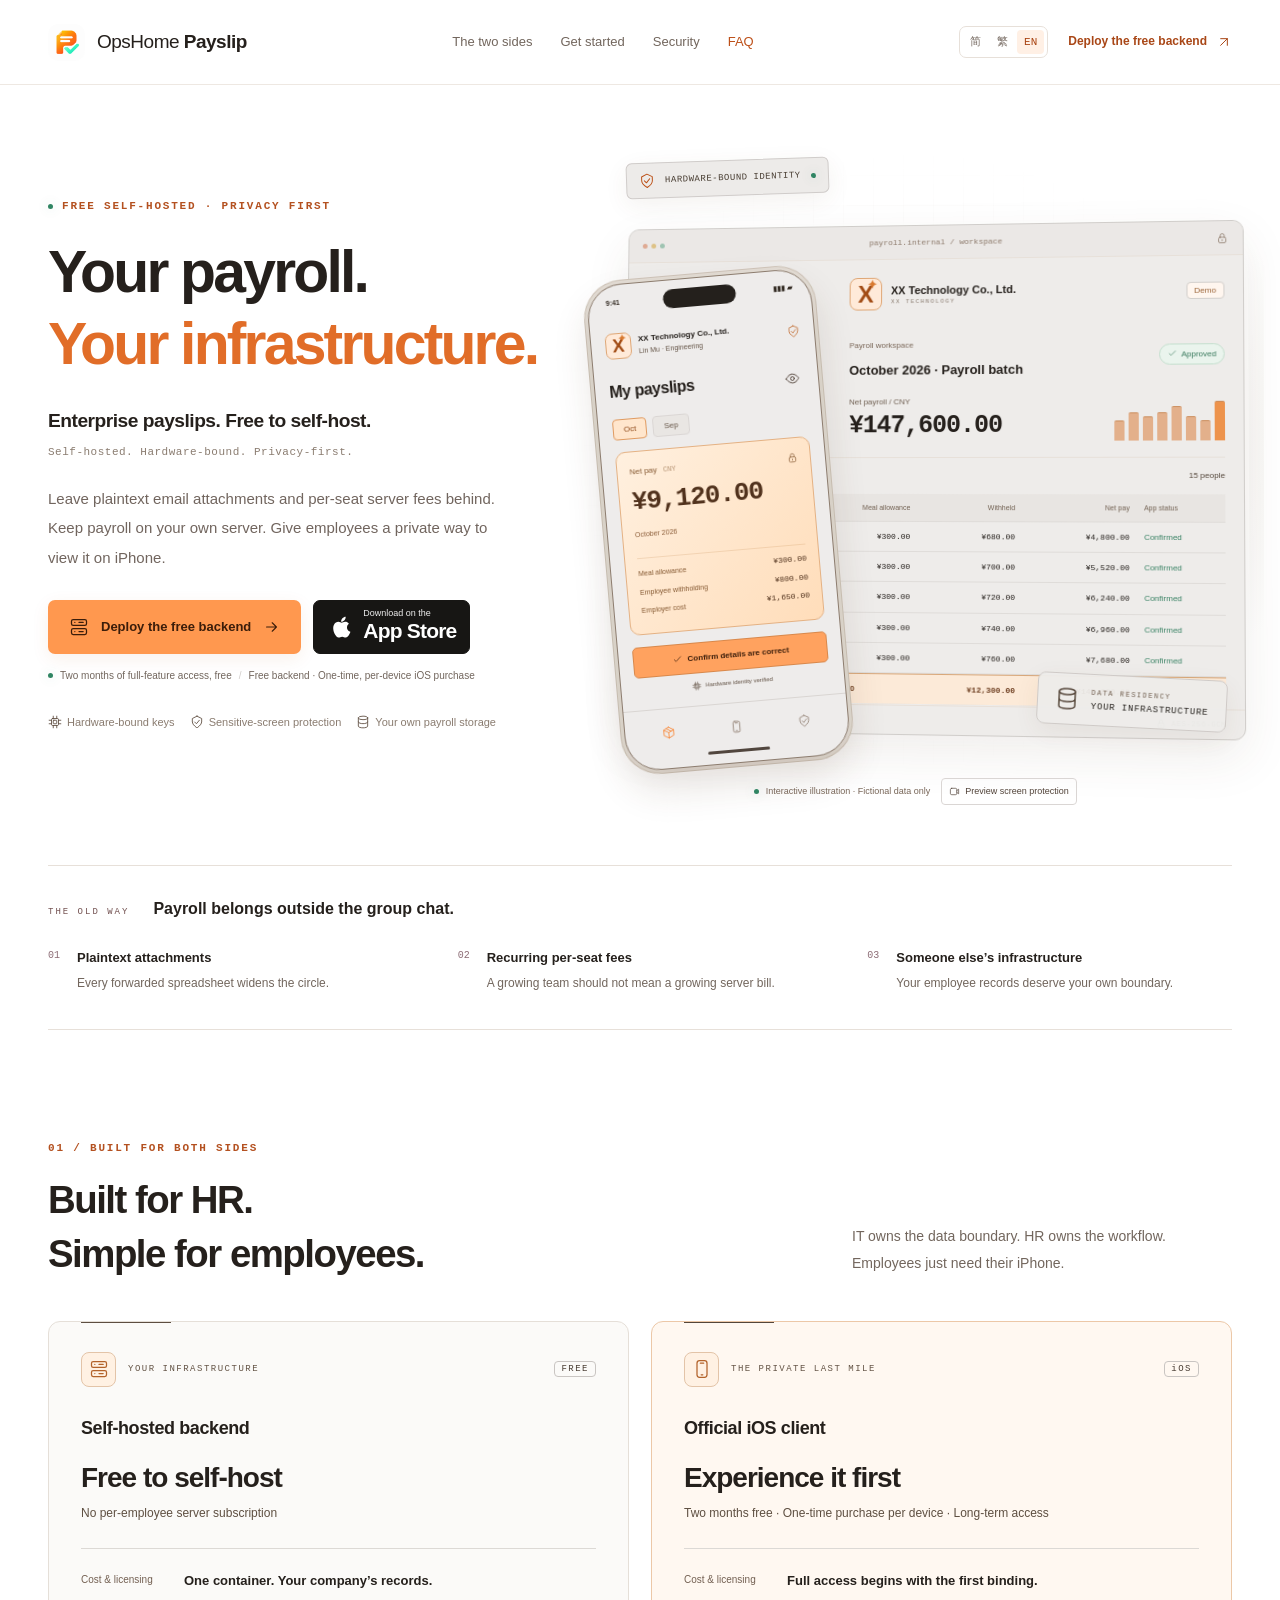
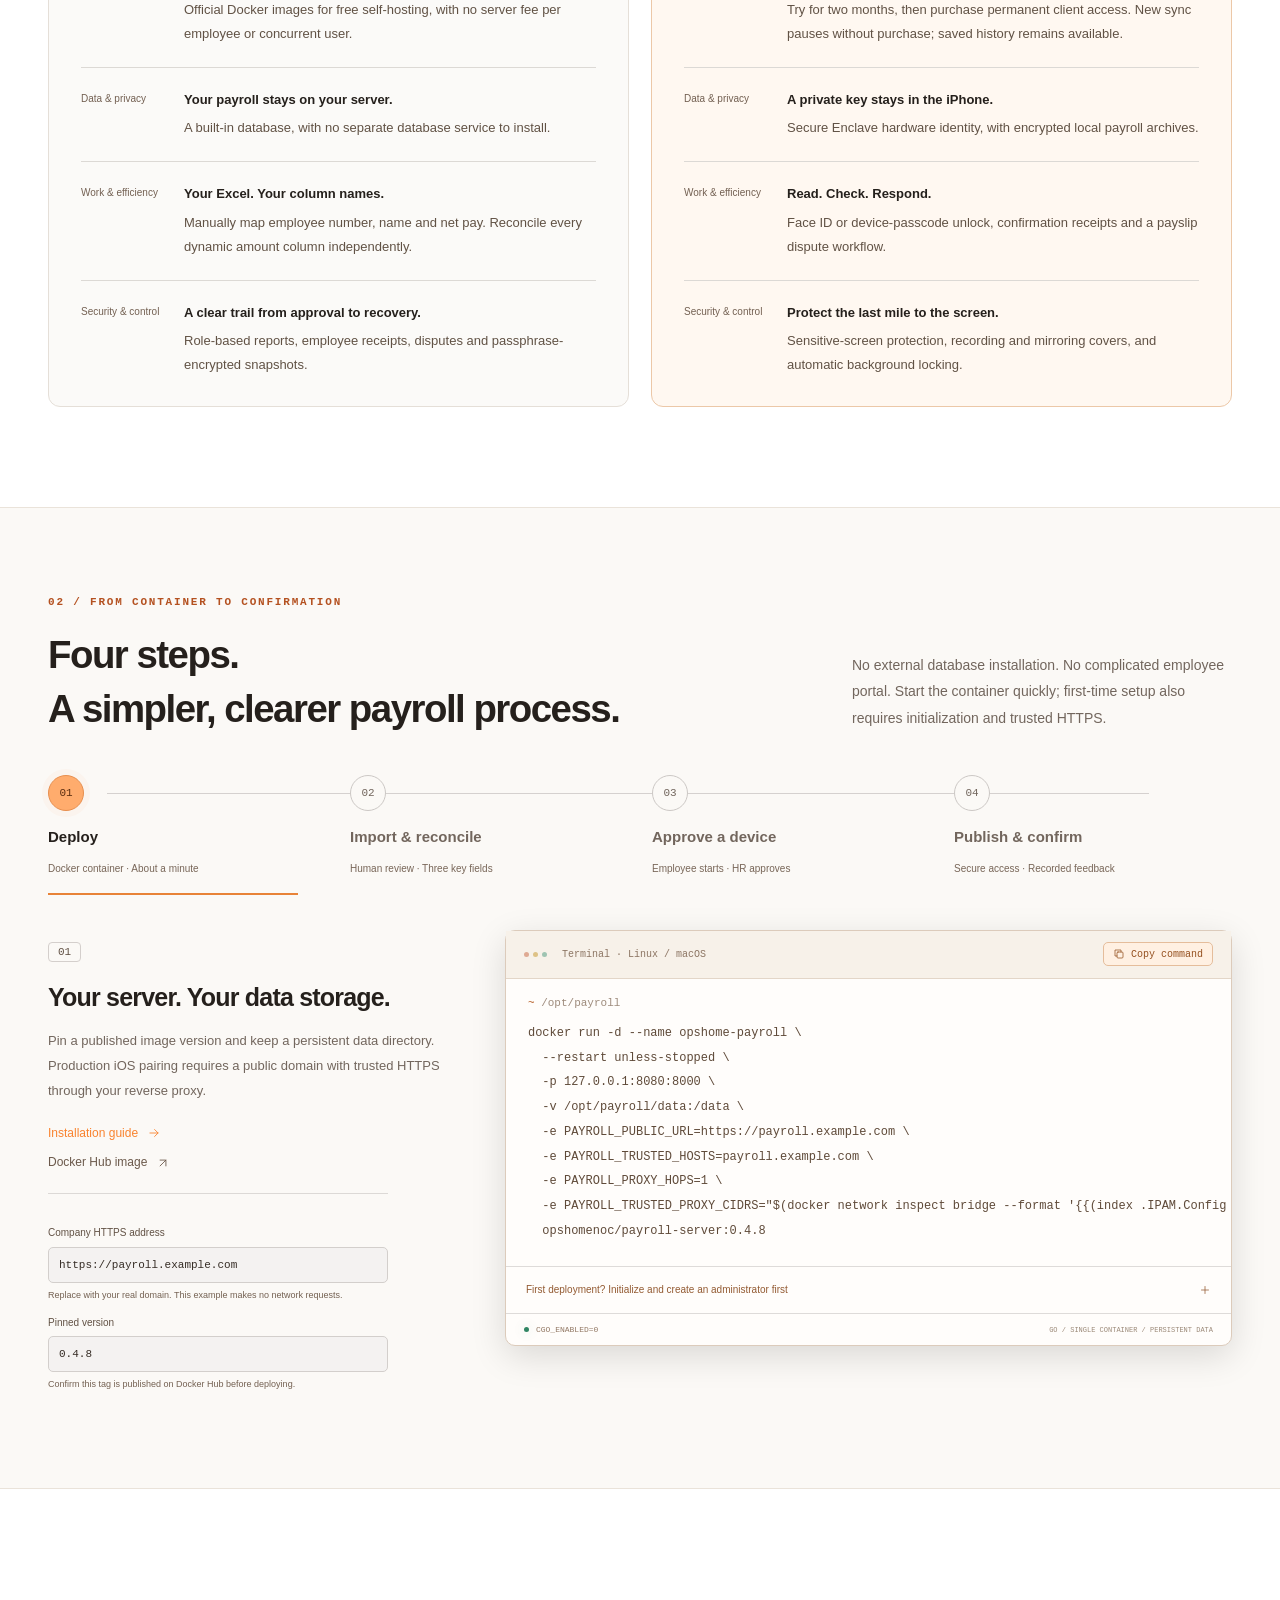
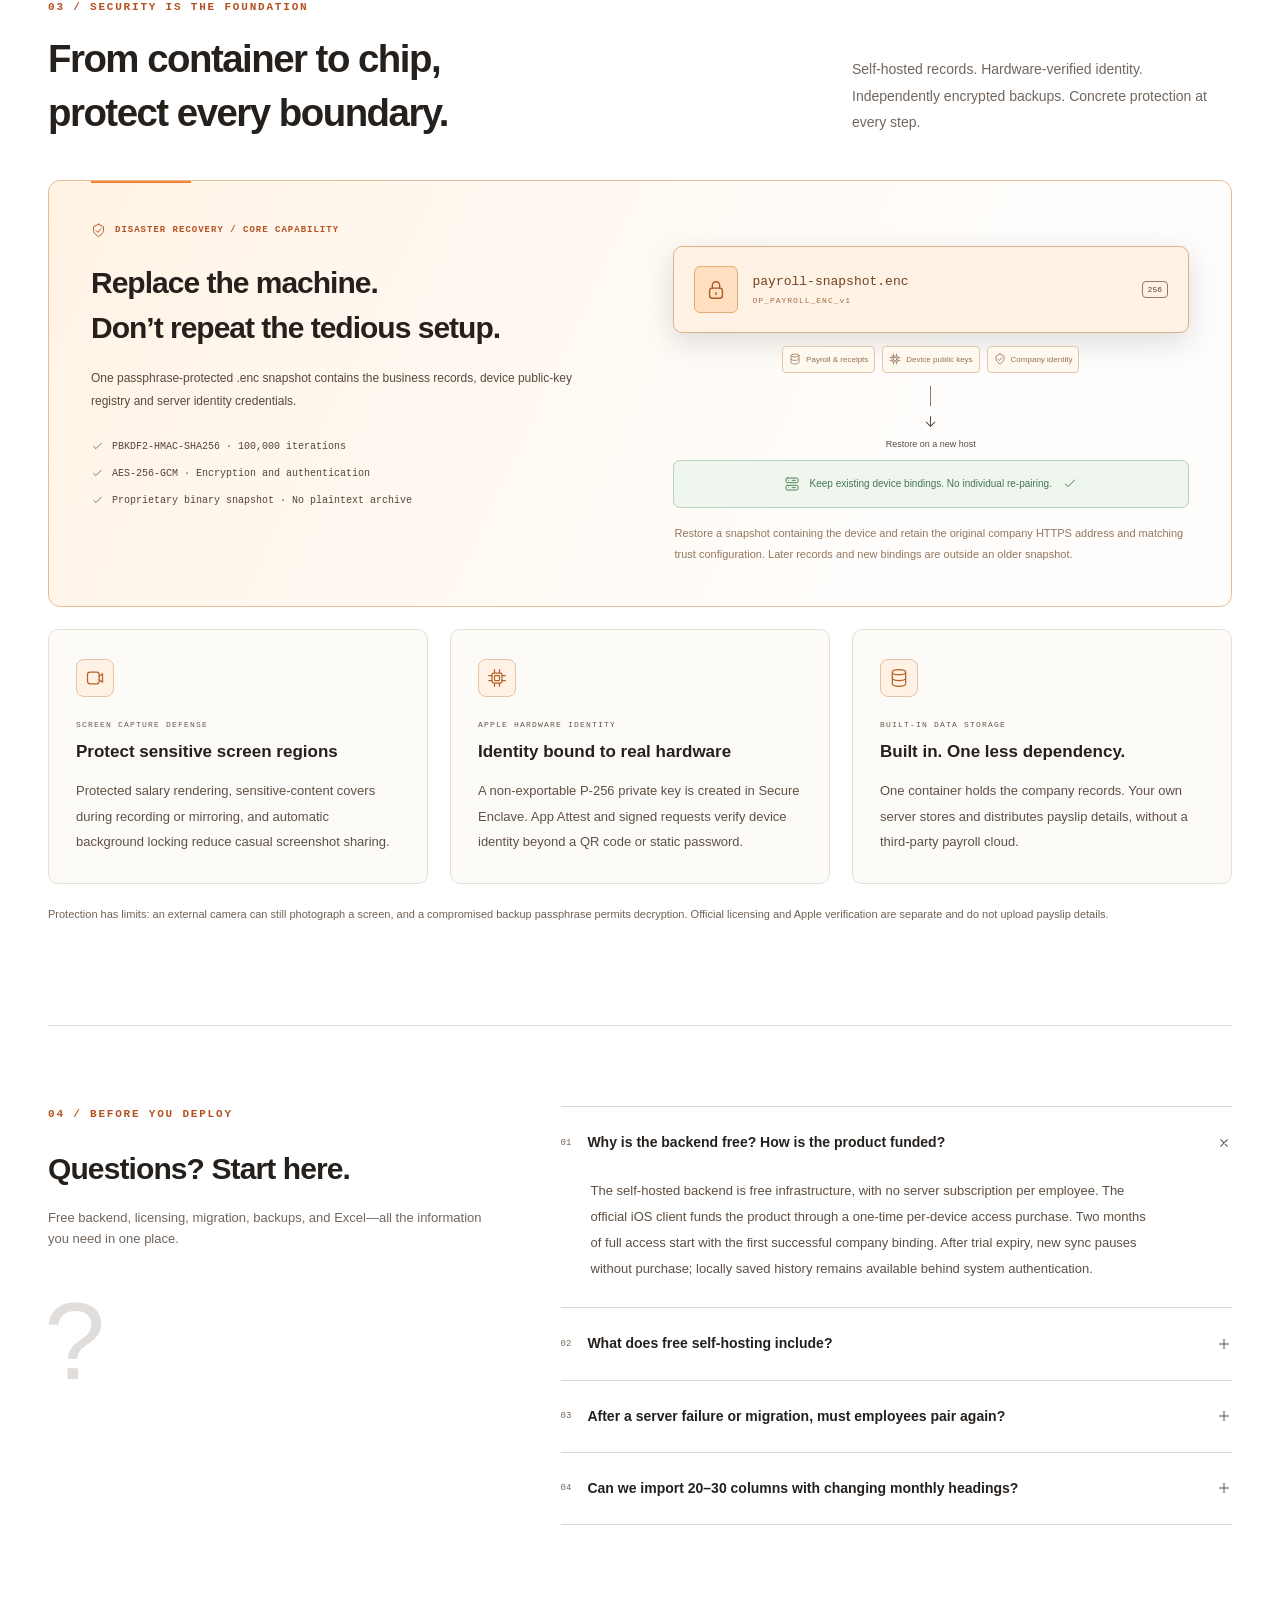
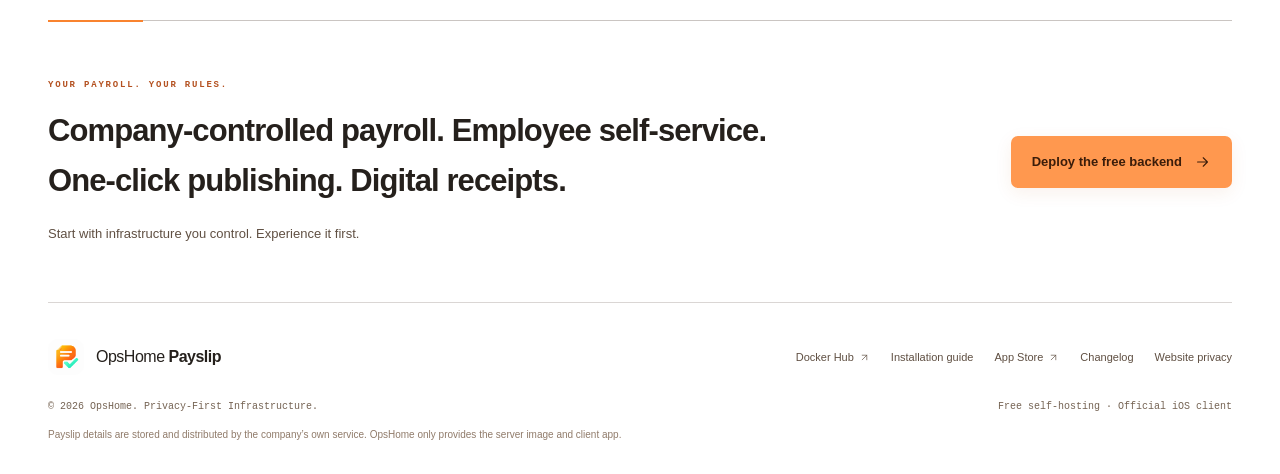
==== commit a9790d2e: "Add files via upload" ====
--- a/docs/en/index.html
+++ b/docs/en/index.html
@@ -4,8 +4,8 @@
 <header class="header"><div class="wrap header-inner"><a class="brand" href="../" aria-label="OpsHome Payslip"><img src="../assets/logo.png" width="37" height="37" alt=""><span>OpsHome <b>Payslip</b></span></a><nav id="main-nav" aria-label="Toggle navigation"><a href="#solution">The two sides</a><a href="#deployment">Get started</a><a href="#security">Security</a><a href="#faq">FAQ</a></nav><div class="header-actions"><div class="language-control" aria-label="Language"><a href="../" lang="zh-CN">简</a><a href="../zh-hk/" lang="zh-HK">繁</a><a href="../en/" lang="en" aria-current="page">EN</a></div><a class="header-cta" href="#deployment">Deploy the free backend <svg class="icon" viewBox="0 0 24 24" fill="none" stroke="currentColor" stroke-width="1.5" stroke-linecap="round" stroke-linejoin="round" aria-hidden="true"><path d="M7 17 17 7M7 7h10v10"/></svg></a><button class="menu-button" aria-label="Toggle navigation" aria-expanded="false" aria-controls="main-nav"><svg class="icon" viewBox="0 0 24 24" fill="none" stroke="currentColor" stroke-width="1.5" stroke-linecap="round" stroke-linejoin="round" aria-hidden="true"><path d="M4 7h16M4 12h16M4 17h16"/></svg></button></div></div></header>
 <main id="main"><section class="hero wrap"><div class="hero-copy"><p class="eyebrow"><span class="tiny-dot"></span>FREE SELF-HOSTED · PRIVACY FIRST</p><h1>Your payroll.<br><span>Your infrastructure.</span></h1><p class="hero-line">Enterprise payslips. Free to self-host.</p><p class="hero-english">Self-hosted. Hardware-bound. Privacy-first.</p><p class="hero-lead">Leave plaintext email attachments and per-seat server fees behind. Keep payroll on your own server. Give employees a private way to view it on iPhone.</p><div class="hero-actions"><a class="button primary" href="#deployment"><svg class="icon" viewBox="0 0 24 24" fill="none" stroke="currentColor" stroke-width="1.5" stroke-linecap="round" stroke-linejoin="round" aria-hidden="true"><rect x="3" y="3" width="18" height="7" rx="2"/><rect x="3" y="14" width="18" height="7" rx="2"/><path d="M7 6.5h.01M7 17.5h.01M12 6.5h5m-5 11h5"/></svg>Deploy the free backend<svg class="icon" viewBox="0 0 24 24" fill="none" stroke="currentColor" stroke-width="1.5" stroke-linecap="round" stroke-linejoin="round" aria-hidden="true"><path d="M5 12h14M13 6l6 6-6 6"/></svg></a><a class="app-store" href="https://apps.apple.com/app/id6827447163" target="_blank" rel="noopener noreferrer" aria-label="Get the iOS app"><svg class="icon" viewBox="0 0 24 24" fill="none" stroke="currentColor" stroke-width="1.5" stroke-linecap="round" stroke-linejoin="round" aria-hidden="true"><path fill="currentColor" stroke="none" d="M17.1 12.4c0-2 1.6-3 1.7-3.1-1-1.5-2.5-1.7-3.1-1.7-1.3-.1-2.5.8-3.1.8-.7 0-1.7-.8-2.8-.8-1.5 0-2.9.9-3.7 2.2-1.6 2.7-.4 6.8 1.1 9 .8 1.1 1.6 2.3 2.8 2.2 1.1 0 1.6-.7 3-.7s1.8.7 3 .7 2-1.1 2.8-2.2c.9-1.3 1.3-2.6 1.3-2.7-.1 0-3-.9-3-3.7ZM15 6.2c.6-.8 1.1-1.9 1-3-.9 0-2.1.6-2.8 1.4-.6.7-1.2 1.8-1.1 2.9 1.1.1 2.2-.6 2.9-1.3Z"/></svg><span><small>Download on the</small><strong>App Store</strong></span></a></div><p class="trial-line"><span class="tiny-dot"></span>Two months of full-feature access, free<span class="trial-divider">/</span><span>Free backend · One-time, per-device iOS purchase</span></p><div class="hero-assurances"><span><svg class="icon" viewBox="0 0 24 24" fill="none" stroke="currentColor" stroke-width="1.5" stroke-linecap="round" stroke-linejoin="round" aria-hidden="true"><rect x="6" y="6" width="12" height="12" rx="2"/><rect x="9" y="9" width="6" height="6" rx="1"/><path d="M9 2v4m6-4v4M9 18v4m6-4v4M2 9h4m-4 6h4m12-6h4m-4 6h4"/></svg>Hardware-bound keys</span><span><svg class="icon" viewBox="0 0 24 24" fill="none" stroke="currentColor" stroke-width="1.5" stroke-linecap="round" stroke-linejoin="round" aria-hidden="true"><path d="m12 2 8 4v6c0 5-8 10-8 10S4 17 4 12V6l8-4Z"/><path d="m8 12 3 3 5-6"/></svg>Sensitive-screen protection</span><span><svg class="icon" viewBox="0 0 24 24" fill="none" stroke="currentColor" stroke-width="1.5" stroke-linecap="round" stroke-linejoin="round" aria-hidden="true"><ellipse cx="12" cy="5" rx="8" ry="3"/><path d="M4 5v14c0 4 16 4 16 0V5M4 12c0 4 16 4 16 0"/></svg>Your own payroll storage</span></div></div>
 <div class="hero-art" aria-label="Interactive illustration · Fictional data only"><div class="art-grid" aria-hidden="true"></div><div class="art-orbit" aria-hidden="true"></div><div class="signature-pill"><svg class="icon" viewBox="0 0 24 24" fill="none" stroke="currentColor" stroke-width="1.5" stroke-linecap="round" stroke-linejoin="round" aria-hidden="true"><path d="m12 2 8 4v6c0 5-8 10-8 10S4 17 4 12V6l8-4Z"/><path d="m8 12 3 3 5-6"/></svg><span>HARDWARE-BOUND IDENTITY</span><span class="tiny-dot"></span></div>
-<div class="desktop-demo"><div class="window-bar"><span class="window-dots" aria-hidden="true"><i></i><i></i><i></i></span><span>payroll.internal / workspace</span><svg class="icon" viewBox="0 0 24 24" fill="none" stroke="currentColor" stroke-width="1.5" stroke-linecap="round" stroke-linejoin="round" aria-hidden="true"><rect x="5" y="10" width="14" height="11" rx="3"/><path d="M8 10V7a4 4 0 0 1 8 0v3m-4 5v2"/></svg></div><div class="desktop-content"><div class="workspace-top"><div class="company-symbol" aria-hidden="true">S<span>✦</span></div><div><b>StarMicro Tech</b><small>STARMICRO TECH</small></div><span class="demo-chip">Demo</span></div><div class="workspace-title"><div><small>Payroll workspace</small><h3 data-batch-label>October 2026 · Payroll batch</h3></div><span class="status approved"><svg class="icon" viewBox="0 0 24 24" fill="none" stroke="currentColor" stroke-width="1.5" stroke-linecap="round" stroke-linejoin="round" aria-hidden="true"><path d="m5 12 4 4L19 6"/></svg>Approved</span></div><div class="workspace-summary"><div><small>Net payroll / CNY</small><strong data-payroll-total>¥147,600.00</strong></div><div class="mini-chart" aria-hidden="true"><i></i><i></i><i></i><i></i><i></i><i></i><i></i><i></i></div></div><div class="table-toolbar"><span class="tiny-dot"></span>Dynamic fields · Human verified<span>15 people</span></div><div class="demo-table-scroll" tabindex="0" aria-label="Dynamic fields · Human verified"><table class="demo-table"><thead><tr><th>Employee no.</th><th>Name</th><th>Meal allowance</th><th>Withheld</th><th>Net pay</th><th>App status</th></tr></thead><tbody id="demo-payroll-rows"></tbody><tfoot><tr><td colspan="2">Total · 15 people</td><td data-column-total="meal">¥4,500.00</td><td data-column-total="withheld">¥12,300.00</td><td data-column-total="net">¥147,600.00</td><td>—</td></tr></tfoot></table></div></div><div class="desktop-bottom"><span><svg class="icon" viewBox="0 0 24 24" fill="none" stroke="currentColor" stroke-width="1.5" stroke-linecap="round" stroke-linejoin="round" aria-hidden="true"><ellipse cx="12" cy="5" rx="8" ry="3"/><path d="M4 5v14c0 4 16 4 16 0V5M4 12c0 4 16 4 16 0"/></svg> BUILT-IN DATABASE</span><span><svg class="icon" viewBox="0 0 24 24" fill="none" stroke="currentColor" stroke-width="1.5" stroke-linecap="round" stroke-linejoin="round" aria-hidden="true"><rect x="5" y="10" width="14" height="11" rx="3"/><path d="M8 10V7a4 4 0 0 1 8 0v3m-4 5v2"/></svg> AES-256-GCM</span></div></div>
-<div class="phone-demo"><div class="phone-island" aria-hidden="true"></div><div class="phone-status"><span>9:41</span><span aria-hidden="true">▮▮▮ ▰</span></div><div class="phone-company"><span class="company-symbol small">S<span>✦</span></span><div><b>StarMicro Tech</b><small>Lin Mu · Engineering</small></div><svg class="icon" viewBox="0 0 24 24" fill="none" stroke="currentColor" stroke-width="1.5" stroke-linecap="round" stroke-linejoin="round" aria-hidden="true"><path d="m12 2 8 4v6c0 5-8 10-8 10S4 17 4 12V6l8-4Z"/><path d="m8 12 3 3 5-6"/></svg></div><div class="phone-heading"><h3>My payslips</h3><button class="icon-button" id="toggle-amounts" aria-label="Toggle amount visibility" aria-pressed="false"><svg class="icon" viewBox="0 0 24 24" fill="none" stroke="currentColor" stroke-width="1.5" stroke-linecap="round" stroke-linejoin="round" aria-hidden="true"><path d="M2 12s4-7 10-7 10 7 10 7-4 7-10 7S2 12 2 12Z"/><circle cx="12" cy="12" r="3"/></svg></button></div><div class="phone-months" aria-label="October 2026"><button data-month="0" aria-pressed="true">Oct</button><button data-month="1" aria-pressed="false">Sep</button></div><div class="salary-card"><div class="salary-card-top"><span>Net pay <small>CNY</small></span><svg class="icon" viewBox="0 0 24 24" fill="none" stroke="currentColor" stroke-width="1.5" stroke-linecap="round" stroke-linejoin="round" aria-hidden="true"><rect x="5" y="10" width="14" height="11" rx="3"/><path d="M8 10V7a4 4 0 0 1 8 0v3m-4 5v2"/></svg></div><strong class="salary-number" data-phone-net>¥9,120.00</strong><small data-phone-period>October 2026</small><div class="salary-divider"></div><div class="salary-line"><span>Meal allowance</span><b data-phone-detail="0">—</b></div><div class="salary-line"><span>Employee withholding</span><b data-phone-detail="1">—</b></div><div class="salary-line"><span>Employer cost</span><b data-phone-detail="2">—</b></div><div class="capture-mask" hidden><span><svg class="icon" viewBox="0 0 24 24" fill="none" stroke="currentColor" stroke-width="1.5" stroke-linecap="round" stroke-linejoin="round" aria-hidden="true"><path d="m12 2 8 4v6c0 5-8 10-8 10S4 17 4 12V6l8-4Z"/><path d="m8 12 3 3 5-6"/></svg></span><b>Sensitive content covered</b><small>Recording / mirroring illustration</small></div></div><button class="phone-confirm" id="demo-confirm"><svg class="icon" viewBox="0 0 24 24" fill="none" stroke="currentColor" stroke-width="1.5" stroke-linecap="round" stroke-linejoin="round" aria-hidden="true"><path d="m5 12 4 4L19 6"/></svg><span>Confirm details are correct</span></button><div class="hardware-note"><svg class="icon" viewBox="0 0 24 24" fill="none" stroke="currentColor" stroke-width="1.5" stroke-linecap="round" stroke-linejoin="round" aria-hidden="true"><rect x="6" y="6" width="12" height="12" rx="2"/><rect x="9" y="9" width="6" height="6" rx="1"/><path d="M9 2v4m6-4v4M9 18v4m6-4v4M2 9h4m-4 6h4m12-6h4m-4 6h4"/></svg>Hardware identity verified</div><div class="phone-nav" aria-hidden="true"><span><svg class="icon" viewBox="0 0 24 24" fill="none" stroke="currentColor" stroke-width="1.5" stroke-linecap="round" stroke-linejoin="round" aria-hidden="true"><path d="m12 2 9 5-9 5-9-5 9-5Zm-9 5v10l9 5 9-5V7m-9 5v10M7.5 4.5l9 5"/></svg></span><span><svg class="icon" viewBox="0 0 24 24" fill="none" stroke="currentColor" stroke-width="1.5" stroke-linecap="round" stroke-linejoin="round" aria-hidden="true"><rect x="6" y="2" width="12" height="20" rx="3"/><path d="M10 5h4m-3 14h2"/></svg></span><span><svg class="icon" viewBox="0 0 24 24" fill="none" stroke="currentColor" stroke-width="1.5" stroke-linecap="round" stroke-linejoin="round" aria-hidden="true"><path d="m12 2 8 4v6c0 5-8 10-8 10S4 17 4 12V6l8-4Z"/><path d="m8 12 3 3 5-6"/></svg></span></div><div class="phone-home" aria-hidden="true"></div></div>
+<div class="desktop-demo"><div class="window-bar"><span class="window-dots" aria-hidden="true"><i></i><i></i><i></i></span><span>payroll.internal / workspace</span><svg class="icon" viewBox="0 0 24 24" fill="none" stroke="currentColor" stroke-width="1.5" stroke-linecap="round" stroke-linejoin="round" aria-hidden="true"><rect x="5" y="10" width="14" height="11" rx="3"/><path d="M8 10V7a4 4 0 0 1 8 0v3m-4 5v2"/></svg></div><div class="desktop-content"><div class="workspace-top"><div class="company-symbol" aria-hidden="true">X<span>✦</span></div><div><b>XX Technology Co., Ltd.</b><small>XX TECHNOLOGY</small></div><span class="demo-chip">Demo</span></div><div class="workspace-title"><div><small>Payroll workspace</small><h3 data-batch-label>October 2026 · Payroll batch</h3></div><span class="status approved"><svg class="icon" viewBox="0 0 24 24" fill="none" stroke="currentColor" stroke-width="1.5" stroke-linecap="round" stroke-linejoin="round" aria-hidden="true"><path d="m5 12 4 4L19 6"/></svg>Approved</span></div><div class="workspace-summary"><div><small>Net payroll / CNY</small><strong data-payroll-total>¥147,600.00</strong></div><div class="mini-chart" aria-hidden="true"><i></i><i></i><i></i><i></i><i></i><i></i><i></i><i></i></div></div><div class="table-toolbar"><span class="tiny-dot"></span>Dynamic fields · Human verified<span>15 people</span></div><div class="demo-table-scroll" tabindex="0" aria-label="Dynamic fields · Human verified"><table class="demo-table"><thead><tr><th>Employee no.</th><th>Name</th><th>Meal allowance</th><th>Withheld</th><th>Net pay</th><th>App status</th></tr></thead><tbody id="demo-payroll-rows"></tbody><tfoot><tr><td colspan="2">Total · 15 people</td><td data-column-total="meal">¥4,500.00</td><td data-column-total="withheld">¥12,300.00</td><td data-column-total="net">¥147,600.00</td><td>—</td></tr></tfoot></table></div></div><div class="desktop-bottom"><span><svg class="icon" viewBox="0 0 24 24" fill="none" stroke="currentColor" stroke-width="1.5" stroke-linecap="round" stroke-linejoin="round" aria-hidden="true"><ellipse cx="12" cy="5" rx="8" ry="3"/><path d="M4 5v14c0 4 16 4 16 0V5M4 12c0 4 16 4 16 0"/></svg> BUILT-IN DATABASE</span><span><svg class="icon" viewBox="0 0 24 24" fill="none" stroke="currentColor" stroke-width="1.5" stroke-linecap="round" stroke-linejoin="round" aria-hidden="true"><rect x="5" y="10" width="14" height="11" rx="3"/><path d="M8 10V7a4 4 0 0 1 8 0v3m-4 5v2"/></svg> AES-256-GCM</span></div></div>
+<div class="phone-demo"><div class="phone-island" aria-hidden="true"></div><div class="phone-status"><span>9:41</span><span aria-hidden="true">▮▮▮ ▰</span></div><div class="phone-company"><span class="company-symbol small">X<span>✦</span></span><div><b>XX Technology Co., Ltd.</b><small>Lin Mu · Engineering</small></div><svg class="icon" viewBox="0 0 24 24" fill="none" stroke="currentColor" stroke-width="1.5" stroke-linecap="round" stroke-linejoin="round" aria-hidden="true"><path d="m12 2 8 4v6c0 5-8 10-8 10S4 17 4 12V6l8-4Z"/><path d="m8 12 3 3 5-6"/></svg></div><div class="phone-heading"><h3>My payslips</h3><button class="icon-button" id="toggle-amounts" aria-label="Toggle amount visibility" aria-pressed="false"><svg class="icon" viewBox="0 0 24 24" fill="none" stroke="currentColor" stroke-width="1.5" stroke-linecap="round" stroke-linejoin="round" aria-hidden="true"><path d="M2 12s4-7 10-7 10 7 10 7-4 7-10 7S2 12 2 12Z"/><circle cx="12" cy="12" r="3"/></svg></button></div><div class="phone-months" aria-label="October 2026"><button data-month="0" aria-pressed="true">Oct</button><button data-month="1" aria-pressed="false">Sep</button></div><div class="salary-card"><div class="salary-card-top"><span>Net pay <small>CNY</small></span><svg class="icon" viewBox="0 0 24 24" fill="none" stroke="currentColor" stroke-width="1.5" stroke-linecap="round" stroke-linejoin="round" aria-hidden="true"><rect x="5" y="10" width="14" height="11" rx="3"/><path d="M8 10V7a4 4 0 0 1 8 0v3m-4 5v2"/></svg></div><strong class="salary-number" data-phone-net>¥9,120.00</strong><small data-phone-period>October 2026</small><div class="salary-divider"></div><div class="salary-line"><span>Meal allowance</span><b data-phone-detail="0">—</b></div><div class="salary-line"><span>Employee withholding</span><b data-phone-detail="1">—</b></div><div class="salary-line"><span>Employer cost</span><b data-phone-detail="2">—</b></div><div class="capture-mask" hidden><span><svg class="icon" viewBox="0 0 24 24" fill="none" stroke="currentColor" stroke-width="1.5" stroke-linecap="round" stroke-linejoin="round" aria-hidden="true"><path d="m12 2 8 4v6c0 5-8 10-8 10S4 17 4 12V6l8-4Z"/><path d="m8 12 3 3 5-6"/></svg></span><b>Sensitive content covered</b><small>Recording / mirroring illustration</small></div></div><button class="phone-confirm" id="demo-confirm"><svg class="icon" viewBox="0 0 24 24" fill="none" stroke="currentColor" stroke-width="1.5" stroke-linecap="round" stroke-linejoin="round" aria-hidden="true"><path d="m5 12 4 4L19 6"/></svg><span>Confirm details are correct</span></button><div class="hardware-note"><svg class="icon" viewBox="0 0 24 24" fill="none" stroke="currentColor" stroke-width="1.5" stroke-linecap="round" stroke-linejoin="round" aria-hidden="true"><rect x="6" y="6" width="12" height="12" rx="2"/><rect x="9" y="9" width="6" height="6" rx="1"/><path d="M9 2v4m6-4v4M9 18v4m6-4v4M2 9h4m-4 6h4m12-6h4m-4 6h4"/></svg>Hardware identity verified</div><div class="phone-nav" aria-hidden="true"><span><svg class="icon" viewBox="0 0 24 24" fill="none" stroke="currentColor" stroke-width="1.5" stroke-linecap="round" stroke-linejoin="round" aria-hidden="true"><path d="m12 2 9 5-9 5-9-5 9-5Zm-9 5v10l9 5 9-5V7m-9 5v10M7.5 4.5l9 5"/></svg></span><span><svg class="icon" viewBox="0 0 24 24" fill="none" stroke="currentColor" stroke-width="1.5" stroke-linecap="round" stroke-linejoin="round" aria-hidden="true"><rect x="6" y="2" width="12" height="20" rx="3"/><path d="M10 5h4m-3 14h2"/></svg></span><span><svg class="icon" viewBox="0 0 24 24" fill="none" stroke="currentColor" stroke-width="1.5" stroke-linecap="round" stroke-linejoin="round" aria-hidden="true"><path d="m12 2 8 4v6c0 5-8 10-8 10S4 17 4 12V6l8-4Z"/><path d="m8 12 3 3 5-6"/></svg></span></div><div class="phone-home" aria-hidden="true"></div></div>
 <div class="data-pill"><svg class="icon" viewBox="0 0 24 24" fill="none" stroke="currentColor" stroke-width="1.5" stroke-linecap="round" stroke-linejoin="round" aria-hidden="true"><ellipse cx="12" cy="5" rx="8" ry="3"/><path d="M4 5v14c0 4 16 4 16 0V5M4 12c0 4 16 4 16 0"/></svg><div><small>DATA RESIDENCY</small><strong>YOUR INFRASTRUCTURE</strong></div></div><div class="art-caption"><span class="tiny-dot"></span>Interactive illustration · Fictional data only<button id="capture-demo" aria-pressed="false"><svg class="icon" viewBox="0 0 24 24" fill="none" stroke="currentColor" stroke-width="1.5" stroke-linecap="round" stroke-linejoin="round" aria-hidden="true"><rect x="3" y="5" width="14" height="14" rx="3"/><path d="m17 10 4-3v10l-4-3"/></svg><span>Preview screen protection</span></button></div></div></section>
 <section class="pain-section wrap" aria-labelledby="pain-title"><div class="pain-title"><span>THE OLD WAY</span><h2 id="pain-title">Payroll belongs outside the group chat.</h2></div><div class="pain-grid"><div><span class="pain-index">01</span><h3>Plaintext attachments</h3><p>Every forwarded spreadsheet widens the circle.</p></div><div><span class="pain-index">02</span><h3>Recurring per-seat fees</h3><p>A growing team should not mean a growing server bill.</p></div><div><span class="pain-index">03</span><h3>Someone else’s infrastructure</h3><p>Your employee records deserve your own boundary.</p></div></div></section>
 <section class="section wrap" id="solution"><div class="section-heading"><div><p class="eyebrow">01 / BUILT FOR BOTH SIDES</p><h2>Built for HR.<br>Simple for employees.</h2></div><p>IT owns the data boundary. HR owns the workflow. Employees just need their iPhone.</p></div><div class="comparison-grid"><article class="comparison-card server"><div class="comparison-top"><span class="feature-icon"><svg class="icon" viewBox="0 0 24 24" fill="none" stroke="currentColor" stroke-width="1.5" stroke-linecap="round" stroke-linejoin="round" aria-hidden="true"><rect x="3" y="3" width="18" height="7" rx="2"/><rect x="3" y="14" width="18" height="7" rx="2"/><path d="M7 6.5h.01M7 17.5h.01M12 6.5h5m-5 11h5"/></svg></span><span>YOUR INFRASTRUCTURE</span><span class="side-tag">FREE</span></div><h3>Self-hosted backend</h3><div class="comparison-price">Free to self-host</div><p class="comparison-sub">No per-employee server subscription</p><div class="comparison-features"><div class="comparison-row"><small>Cost &amp; licensing</small><div><h4>One container. Your company’s records.</h4><p>Official Docker images for free self-hosting, with no server fee per employee or concurrent user.</p></div></div><div class="comparison-row"><small>Data &amp; privacy</small><div><h4>Your payroll stays on your server.</h4><p>A built-in database, with no separate database service to install.</p></div></div><div class="comparison-row"><small>Work &amp; efficiency</small><div><h4>Your Excel. Your column names.</h4><p>Manually map employee number, name and net pay. Reconcile every dynamic amount column independently.</p></div></div><div class="comparison-row"><small>Security &amp; control</small><div><h4>A clear trail from approval to recovery.</h4><p>Role-based reports, employee receipts, disputes and passphrase-encrypted snapshots.</p></div></div></div></article><article class="comparison-card client"><div class="comparison-top"><span class="feature-icon"><svg class="icon" viewBox="0 0 24 24" fill="none" stroke="currentColor" stroke-width="1.5" stroke-linecap="round" stroke-linejoin="round" aria-hidden="true"><rect x="6" y="2" width="12" height="20" rx="3"/><path d="M10 5h4m-3 14h2"/></svg></span><span>THE PRIVATE LAST MILE</span><span class="side-tag">iOS</span></div><h3>Official iOS client</h3><div class="comparison-price">Experience it first</div><p class="comparison-sub">Two months free · One-time purchase per device · Long-term access</p><div class="comparison-features"><div class="comparison-row"><small>Cost &amp; licensing</small><div><h4>Full access begins with the first binding.</h4><p>Try for two months, then purchase permanent client access. New sync pauses without purchase; saved history remains available.</p></div></div><div class="comparison-row"><small>Data &amp; privacy</small><div><h4>A private key stays in the iPhone.</h4><p>Secure Enclave hardware identity, with encrypted local payroll archives.</p></div></div><div class="comparison-row"><small>Work &amp; efficiency</small><div><h4>Read. Check. Respond.</h4><p>Face ID or device-passcode unlock, confirmation receipts and a payslip dispute workflow.</p></div></div><div class="comparison-row"><small>Security &amp; control</small><div><h4>Protect the last mile to the screen.</h4><p>Sensitive-screen protection, recording and mirroring covers, and automatic background locking.</p></div></div></div></article></div></section>
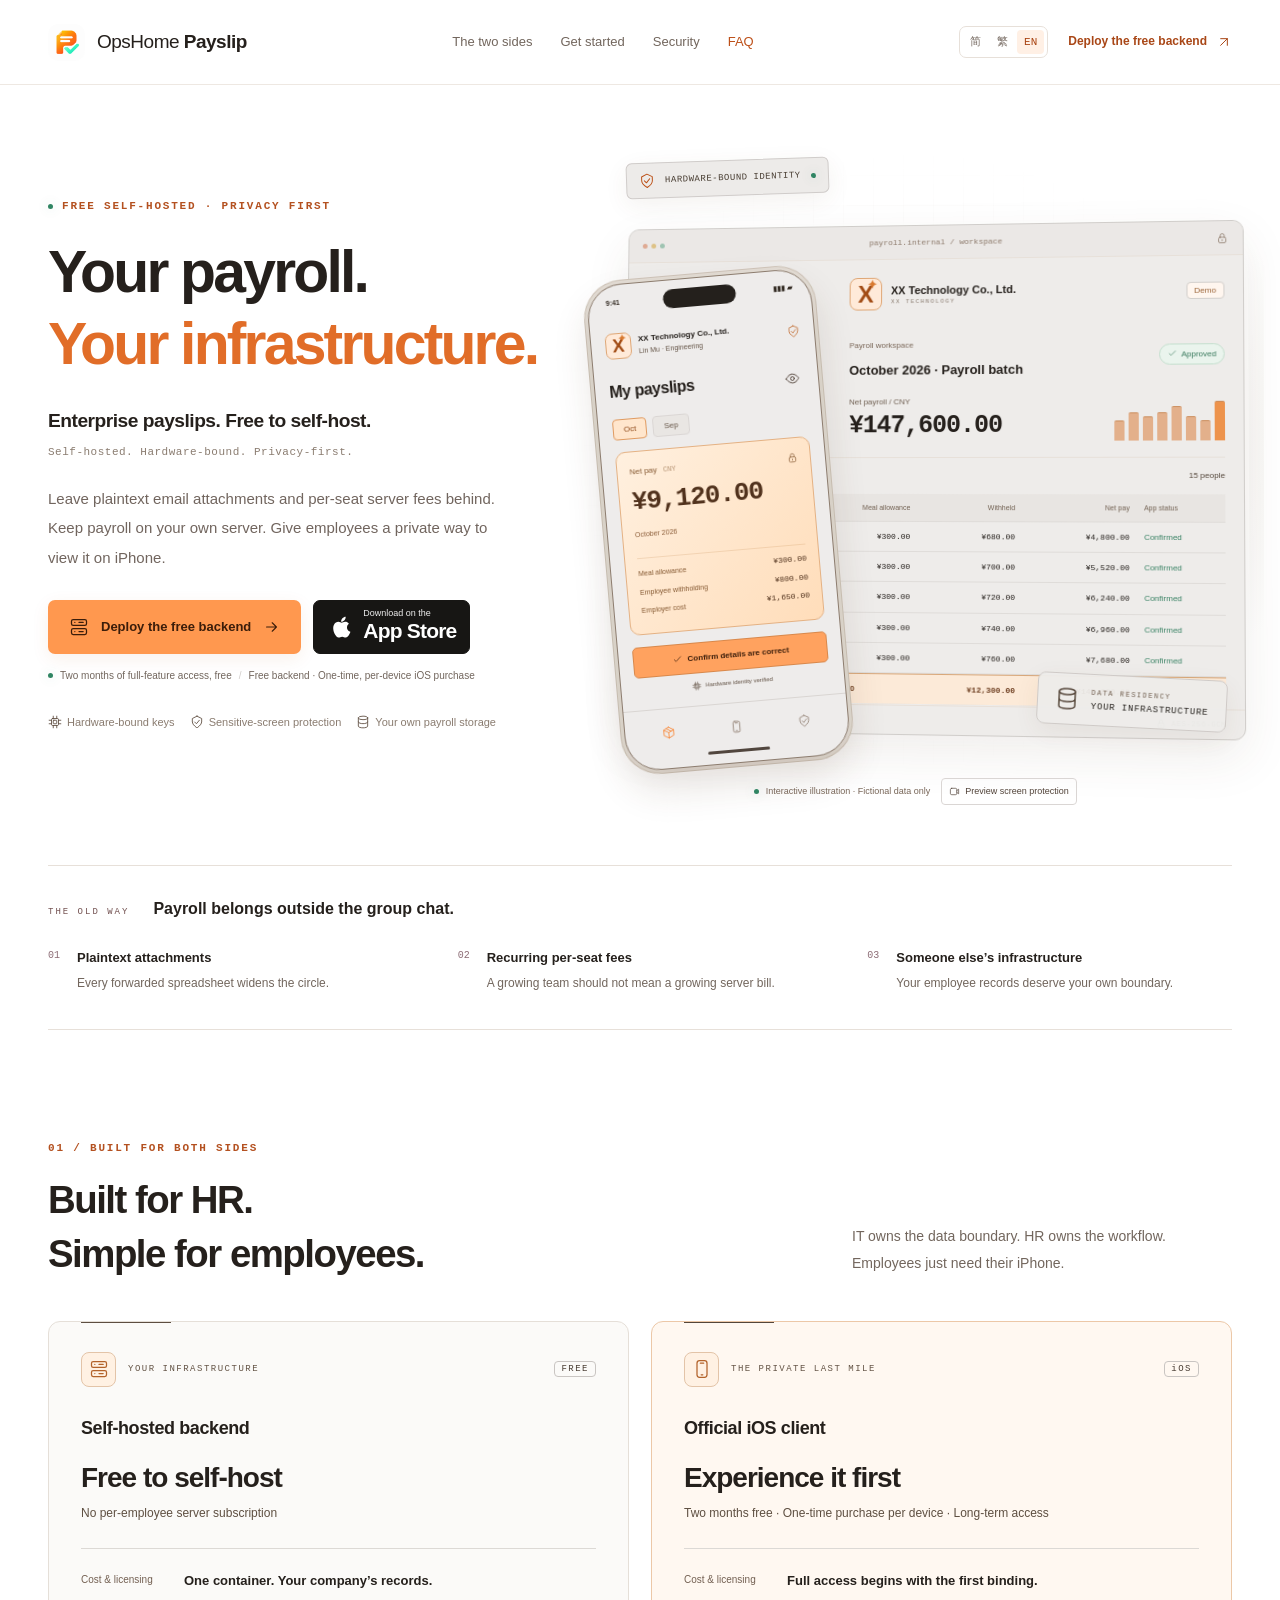
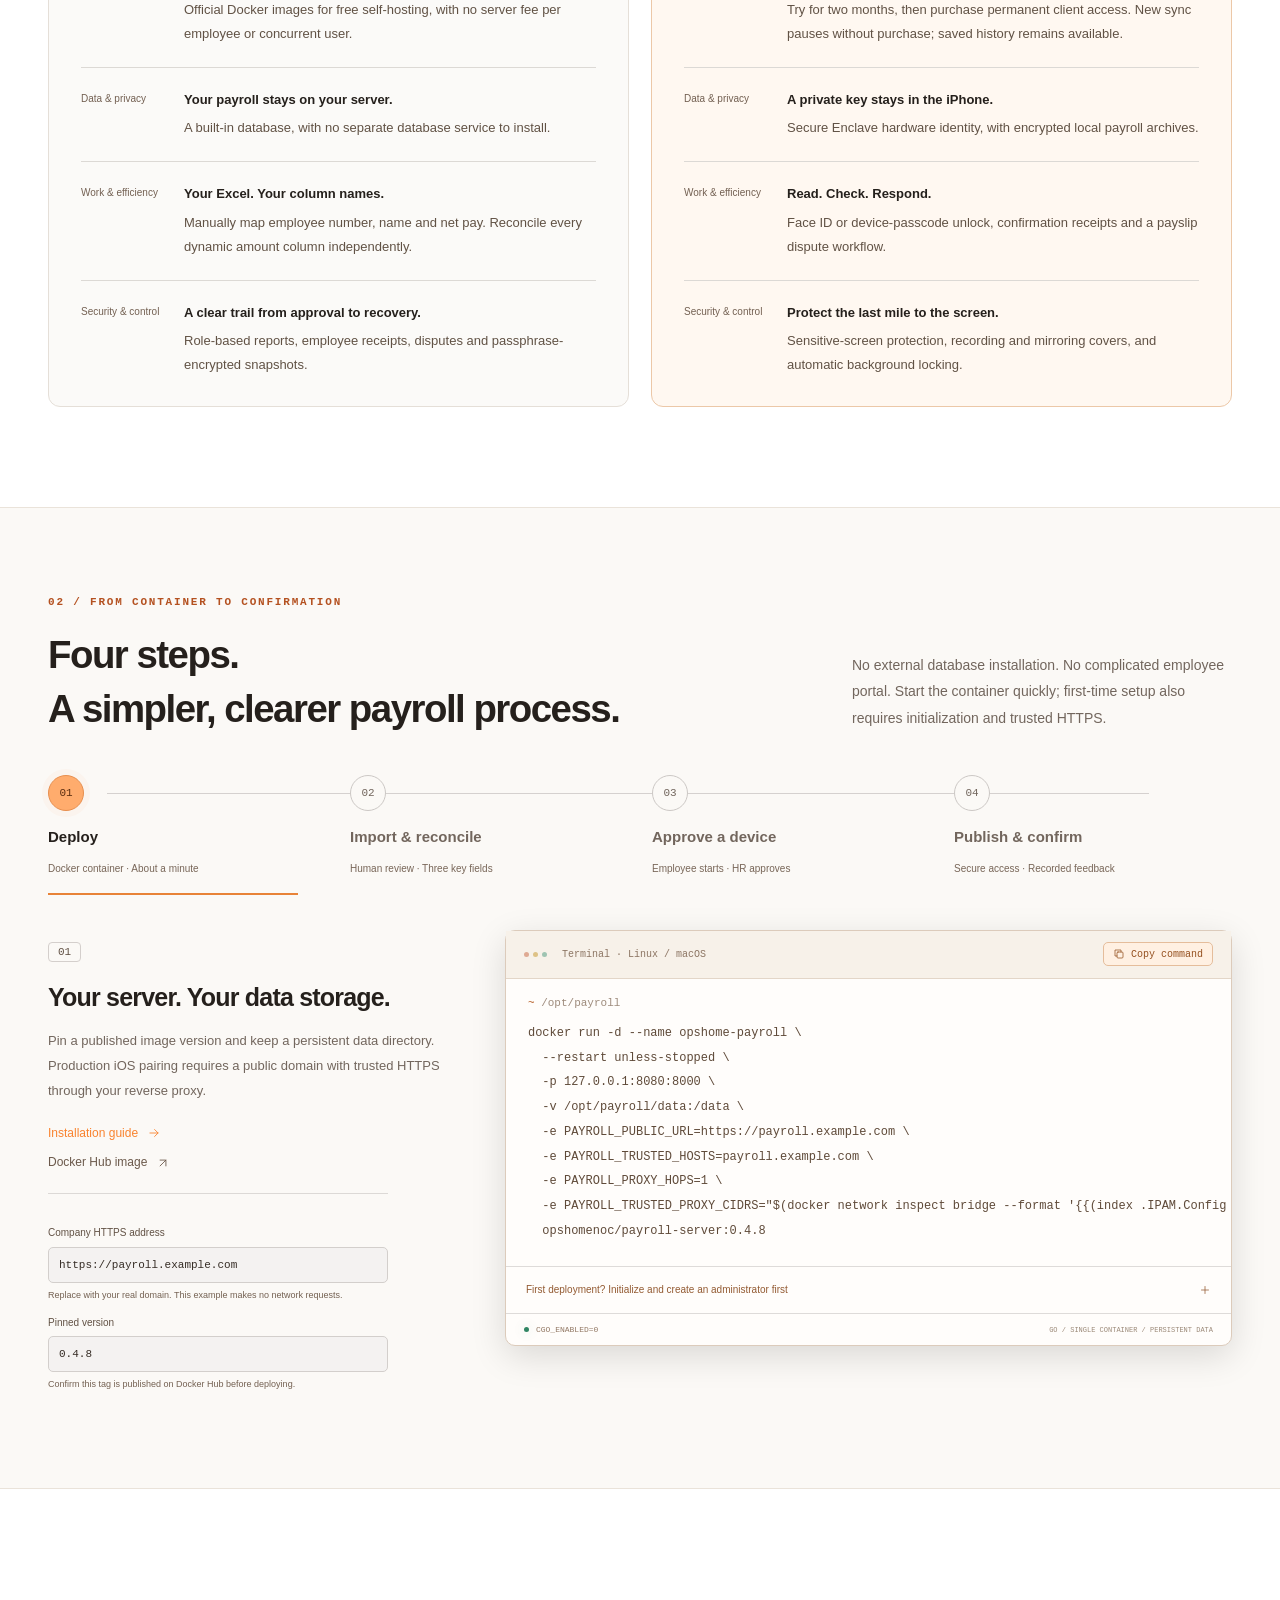
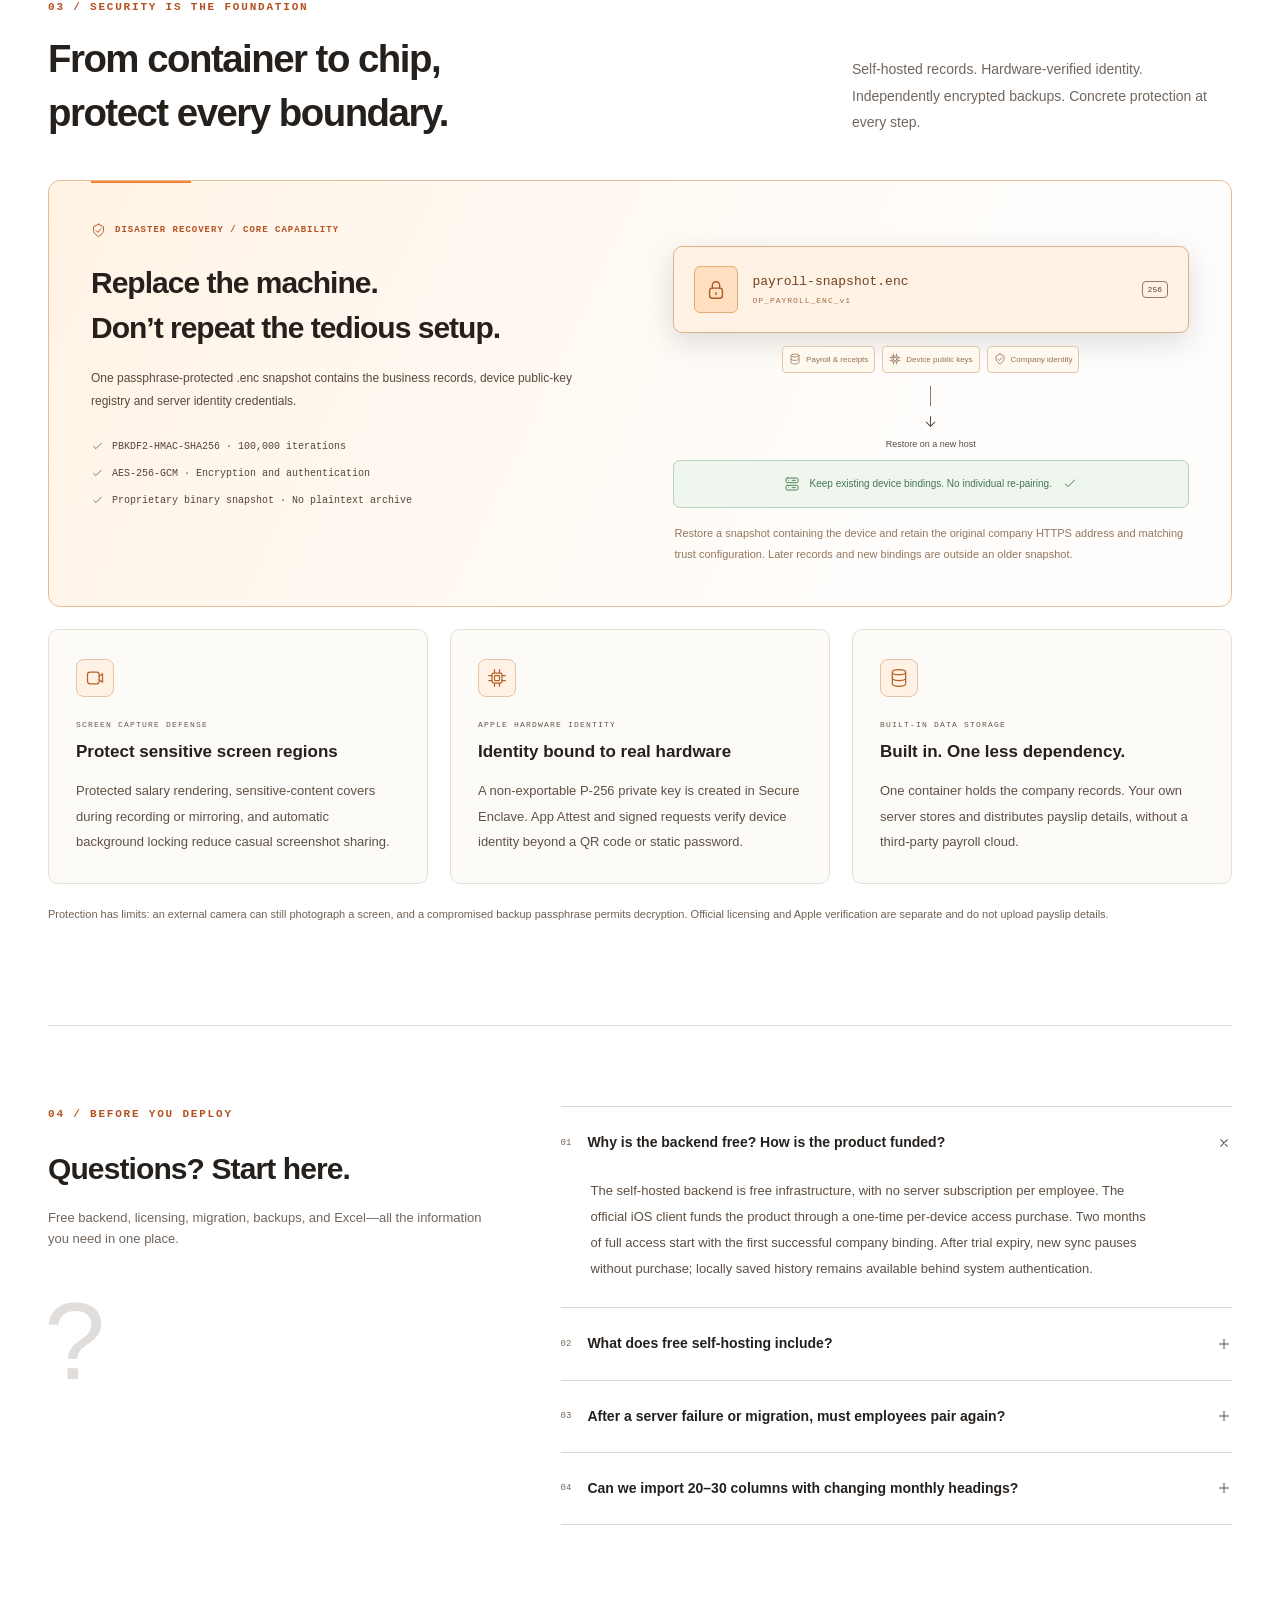
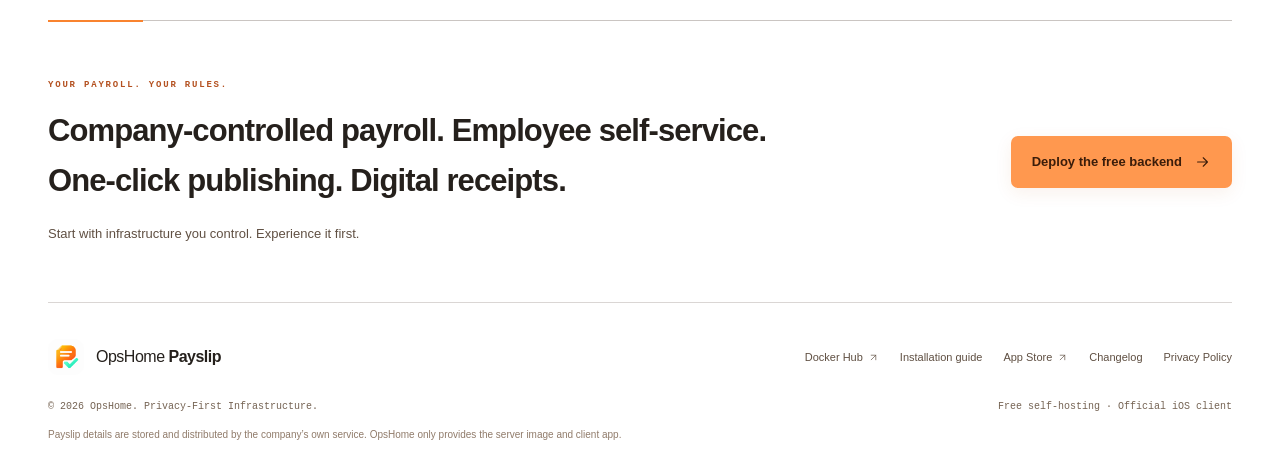
==== commit 060e6192: "Add files via upload" ====
--- a/docs/en/index.html
+++ b/docs/en/index.html
@@ -23,5 +23,5 @@
 <section class="section wrap" id="security"><div class="section-heading"><div><p class="eyebrow">03 / SECURITY IS THE FOUNDATION</p><h2>From container to chip,<br>protect every boundary.</h2></div><p>Self-hosted records. Hardware-verified identity. Independently encrypted backups. Concrete protection at every step.</p></div><article class="recovery-card"><div class="recovery-copy"><p class="eyebrow"><svg class="icon" viewBox="0 0 24 24" fill="none" stroke="currentColor" stroke-width="1.5" stroke-linecap="round" stroke-linejoin="round" aria-hidden="true"><path d="m12 2 8 4v6c0 5-8 10-8 10S4 17 4 12V6l8-4Z"/><path d="m8 12 3 3 5-6"/></svg>DISASTER RECOVERY / CORE CAPABILITY</p><h3>Replace the machine.<br>Don’t repeat the tedious setup.</h3><p>One passphrase-protected .enc snapshot contains the business records, device public-key registry and server identity credentials.</p><ul><li><svg class="icon" viewBox="0 0 24 24" fill="none" stroke="currentColor" stroke-width="1.5" stroke-linecap="round" stroke-linejoin="round" aria-hidden="true"><path d="m5 12 4 4L19 6"/></svg>PBKDF2-HMAC-SHA256 · 100,000 iterations</li><li><svg class="icon" viewBox="0 0 24 24" fill="none" stroke="currentColor" stroke-width="1.5" stroke-linecap="round" stroke-linejoin="round" aria-hidden="true"><path d="m5 12 4 4L19 6"/></svg>AES-256-GCM · Encryption and authentication</li><li><svg class="icon" viewBox="0 0 24 24" fill="none" stroke="currentColor" stroke-width="1.5" stroke-linecap="round" stroke-linejoin="round" aria-hidden="true"><path d="m5 12 4 4L19 6"/></svg>Proprietary binary snapshot · No plaintext archive</li></ul></div><div class="recovery-visual"><div class="snapshot-file"><span><svg class="icon" viewBox="0 0 24 24" fill="none" stroke="currentColor" stroke-width="1.5" stroke-linecap="round" stroke-linejoin="round" aria-hidden="true"><rect x="5" y="10" width="14" height="11" rx="3"/><path d="M8 10V7a4 4 0 0 1 8 0v3m-4 5v2"/></svg></span><div><b>payroll-snapshot.enc</b><small>OP_PAYROLL_ENC_v1</small></div><span class="file-badge">256</span></div><div class="snapshot-assets"><span><svg class="icon" viewBox="0 0 24 24" fill="none" stroke="currentColor" stroke-width="1.5" stroke-linecap="round" stroke-linejoin="round" aria-hidden="true"><ellipse cx="12" cy="5" rx="8" ry="3"/><path d="M4 5v14c0 4 16 4 16 0V5M4 12c0 4 16 4 16 0"/></svg>Payroll &amp; receipts</span><span><svg class="icon" viewBox="0 0 24 24" fill="none" stroke="currentColor" stroke-width="1.5" stroke-linecap="round" stroke-linejoin="round" aria-hidden="true"><rect x="6" y="6" width="12" height="12" rx="2"/><rect x="9" y="9" width="6" height="6" rx="1"/><path d="M9 2v4m6-4v4M9 18v4m6-4v4M2 9h4m-4 6h4m12-6h4m-4 6h4"/></svg>Device public keys</span><span><svg class="icon" viewBox="0 0 24 24" fill="none" stroke="currentColor" stroke-width="1.5" stroke-linecap="round" stroke-linejoin="round" aria-hidden="true"><path d="m12 2 8 4v6c0 5-8 10-8 10S4 17 4 12V6l8-4Z"/><path d="m8 12 3 3 5-6"/></svg>Company identity</span></div><div class="recovery-line"><span></span><svg class="icon" viewBox="0 0 24 24" fill="none" stroke="currentColor" stroke-width="1.5" stroke-linecap="round" stroke-linejoin="round" aria-hidden="true"><path d="M5 12h14M13 6l6 6-6 6"/></svg><b>Restore on a new host</b></div><div class="restore-result"><svg class="icon" viewBox="0 0 24 24" fill="none" stroke="currentColor" stroke-width="1.5" stroke-linecap="round" stroke-linejoin="round" aria-hidden="true"><rect x="3" y="3" width="18" height="7" rx="2"/><rect x="3" y="14" width="18" height="7" rx="2"/><path d="M7 6.5h.01M7 17.5h.01M12 6.5h5m-5 11h5"/></svg><span>Keep existing device bindings. No individual re-pairing.</span><svg class="icon" viewBox="0 0 24 24" fill="none" stroke="currentColor" stroke-width="1.5" stroke-linecap="round" stroke-linejoin="round" aria-hidden="true"><path d="m5 12 4 4L19 6"/></svg></div><p class="recovery-condition">Restore a snapshot containing the device and retain the original company HTTPS address and matching trust configuration. Later records and new bindings are outside an older snapshot.</p></div></article><div class="security-grid"><article><span class="security-icon"><svg class="icon" viewBox="0 0 24 24" fill="none" stroke="currentColor" stroke-width="1.5" stroke-linecap="round" stroke-linejoin="round" aria-hidden="true"><rect x="3" y="5" width="14" height="14" rx="3"/><path d="m17 10 4-3v10l-4-3"/></svg></span><small>Screen capture defense</small><h3>Protect sensitive screen regions</h3><p>Protected salary rendering, sensitive-content covers during recording or mirroring, and automatic background locking reduce casual screenshot sharing.</p></article><article><span class="security-icon"><svg class="icon" viewBox="0 0 24 24" fill="none" stroke="currentColor" stroke-width="1.5" stroke-linecap="round" stroke-linejoin="round" aria-hidden="true"><rect x="6" y="6" width="12" height="12" rx="2"/><rect x="9" y="9" width="6" height="6" rx="1"/><path d="M9 2v4m6-4v4M9 18v4m6-4v4M2 9h4m-4 6h4m12-6h4m-4 6h4"/></svg></span><small>Apple hardware identity</small><h3>Identity bound to real hardware</h3><p>A non-exportable P-256 private key is created in Secure Enclave. App Attest and signed requests verify device identity beyond a QR code or static password.</p></article><article><span class="security-icon"><svg class="icon" viewBox="0 0 24 24" fill="none" stroke="currentColor" stroke-width="1.5" stroke-linecap="round" stroke-linejoin="round" aria-hidden="true"><ellipse cx="12" cy="5" rx="8" ry="3"/><path d="M4 5v14c0 4 16 4 16 0V5M4 12c0 4 16 4 16 0"/></svg></span><small>Built-in data storage</small><h3>Built in. One less dependency.</h3><p>One container holds the company records. Your own server stores and distributes payslip details, without a third-party payroll cloud.</p></article></div><p class="security-note">Protection has limits: an external camera can still photograph a screen, and a compromised backup passphrase permits decryption. Official licensing and Apple verification are separate and do not upload payslip details.</p></section>
 <section class="faq-section wrap" id="faq"><div><p class="eyebrow">04 / BEFORE YOU DEPLOY</p><h2>Questions? Start here.</h2><p>Free backend, licensing, migration, backups, and Excel—all the information you need in one place.</p><div class="faq-symbol" aria-hidden="true">?</div></div><div class="faq-list"><details open><summary><span class="faq-number">01</span><h3>Why is the backend free? How is the product funded?</h3><svg class="icon" viewBox="0 0 24 24" fill="none" stroke="currentColor" stroke-width="1.5" stroke-linecap="round" stroke-linejoin="round" aria-hidden="true"><path d="M12 5v14M5 12h14"/></svg></summary><p>The self-hosted backend is free infrastructure, with no server subscription per employee. The official iOS client funds the product through a one-time per-device access purchase. Two months of full access start with the first successful company binding. After trial expiry, new sync pauses without purchase; locally saved history remains available behind system authentication.</p></details><details><summary><span class="faq-number">02</span><h3>What does free self-hosting include?</h3><svg class="icon" viewBox="0 0 24 24" fill="none" stroke="currentColor" stroke-width="1.5" stroke-linecap="round" stroke-linejoin="round" aria-hidden="true"><path d="M12 5v14M5 12h14"/></svg></summary><p>OpsHome Payslip provides a free self-hosted community edition. Companies can deploy official Docker images under the product license and use the official iOS client. Free deployment does not grant permission to modify or redistribute server source.</p></details><details><summary><span class="faq-number">03</span><h3>After a server failure or migration, must employees pair again?</h3><svg class="icon" viewBox="0 0 24 24" fill="none" stroke="currentColor" stroke-width="1.5" stroke-linecap="round" stroke-linejoin="round" aria-hidden="true"><path d="M12 5v14M5 12h14"/></svg></summary><p>Restore an encrypted snapshot containing the device registry and retain the original company HTTPS address and matching trust settings. Existing devices in that snapshot can continue; the companion app recovers rotated sessions with signed device proof. Changes after the snapshot, including new bindings and revocations, are not in the older snapshot. Keep current backups and protect the passphrase.</p></details><details><summary><span class="faq-number">04</span><h3>Can we import 20–30 columns with changing monthly headings?</h3><svg class="icon" viewBox="0 0 24 24" fill="none" stroke="currentColor" stroke-width="1.5" stroke-linecap="round" stroke-linejoin="round" aria-hidden="true"><path d="M12 5v14M5 12h14"/></svg></summary><p>Yes. Headers and row counts follow the actual file. Manually map employee number, name and net pay; other columns are treated as amounts or text, with independent totals for every amount column. Cross-period reports align identical column names, so companies should standardize equivalent fields. Upload resource protections and Excel capacity limits still apply.</p></details></div></section>
 <section class="closing-section wrap"><div><p class="eyebrow">YOUR PAYROLL. YOUR RULES.</p><h2>Company-controlled payroll. Employee self-service.<br>One-click publishing. Digital receipts.</h2><p>Start with infrastructure you control. Experience it first.</p></div><a class="button primary" href="#deployment">Deploy the free backend<svg class="icon" viewBox="0 0 24 24" fill="none" stroke="currentColor" stroke-width="1.5" stroke-linecap="round" stroke-linejoin="round" aria-hidden="true"><path d="M5 12h14M13 6l6 6-6 6"/></svg></a></section></main>
-<footer class="footer wrap"><div class="footer-top"><a class="brand" href="../"><img src="../assets/logo.png" width="36" height="36" alt=""><span>OpsHome <b>Payslip</b></span></a><div class="footer-links"><a href="https://hub.docker.com/r/opshomenoc/payroll-server" target="_blank" rel="noopener noreferrer">Docker Hub<svg class="icon" viewBox="0 0 24 24" fill="none" stroke="currentColor" stroke-width="1.5" stroke-linecap="round" stroke-linejoin="round" aria-hidden="true"><path d="M7 17 17 7M7 7h10v10"/></svg></a><a href="../quickstart.html">Installation guide</a><a href="https://apps.apple.com/app/id6827447163" target="_blank" rel="noopener noreferrer">App Store<svg class="icon" viewBox="0 0 24 24" fill="none" stroke="currentColor" stroke-width="1.5" stroke-linecap="round" stroke-linejoin="round" aria-hidden="true"><path d="M7 17 17 7M7 7h10v10"/></svg></a><button data-dialog="changelog">Changelog</button><button data-dialog="privacy">Website privacy</button></div></div><div class="footer-bottom"><p>© 2026 OpsHome. Privacy-First Infrastructure.</p><p>Free self-hosting · Official iOS client</p></div><p class="footer-claim">Payslip details are stored and distributed by the company’s own service. OpsHome only provides the server image and client app.</p></footer>
+<footer class="footer wrap"><div class="footer-top"><a class="brand" href="../"><img src="../assets/logo.png" width="36" height="36" alt=""><span>OpsHome <b>Payslip</b></span></a><div class="footer-links"><a href="https://hub.docker.com/r/opshomenoc/payroll-server" target="_blank" rel="noopener noreferrer">Docker Hub<svg class="icon" viewBox="0 0 24 24" fill="none" stroke="currentColor" stroke-width="1.5" stroke-linecap="round" stroke-linejoin="round" aria-hidden="true"><path d="M7 17 17 7M7 7h10v10"/></svg></a><a href="../quickstart.html">Installation guide</a><a href="https://apps.apple.com/app/id6827447163" target="_blank" rel="noopener noreferrer">App Store<svg class="icon" viewBox="0 0 24 24" fill="none" stroke="currentColor" stroke-width="1.5" stroke-linecap="round" stroke-linejoin="round" aria-hidden="true"><path d="M7 17 17 7M7 7h10v10"/></svg></a><button data-dialog="changelog">Changelog</button><a href="privacy.html">Privacy Policy</a></div></div><div class="footer-bottom"><p>© 2026 OpsHome. Privacy-First Infrastructure.</p><p>Free self-hosting · Official iOS client</p></div><p class="footer-claim">Payslip details are stored and distributed by the company’s own service. OpsHome only provides the server image and client app.</p></footer>
 <dialog id="privacy"><div class="dialog-top"><h2>How this website handles data</h2><button data-close aria-label="Close">×</button></div><p>This website displays product information and fictional interfaces. Table data, amount hiding, pairing and confirmation demos run locally in your browser. No payroll collection, login, advertising, analytics scripts or third-party fonts. The hosting provider may process necessary access logs.</p></dialog><dialog id="changelog"><div class="dialog-top"><h2>Recent product updates</h2><button data-close aria-label="Close">×</button></div><ul><li>Backend R26: dynamic mapping, column reconciliation and role-based analytics.</li><li>Backend R26: passphrase-encrypted snapshots and cross-host recovery.</li><li>iOS Build54: company startup restoration and initial system unlock.</li></ul></dialog><div class="toast" id="site-toast" role="status" aria-live="polite" hidden></div><script id="page-copy" type="application/json">{"approveDevice": "Approve device activation", "batch": "October 2026 \u00b7 Payroll batch", "capture": "Preview screen protection", "captureOff": "Exit protection preview", "cols": ["Employee no.", "Name", "Meal allowance", "Withheld", "Net pay", "App status"], "copied": "Copied", "copy": "Copy command", "copyFailed": "Copy unavailable. Select and copy the command manually.", "deviceApproved": "Device approved \u00b7 Demo", "domainError": "Enter an HTTPS domain without paths, credentials, ports or query parameters.", "labelSim": "Demo", "locale": "en-US", "month": "October 2026", "months": ["October 2026", "September 2026"], "names": ["N. Zhou", "Y. Chen", "H. Shen", "Q. Su", "Y. Gu", "Z. Xu", "Lin Mu", "C. Jiang", "Y. Cheng", "A. Lu", "Y. Xie", "X. Song", "Z. Bai", "Y. Wen", "Q. Ye"], "receipt": "Confirm details are correct", "receiptDone": "Confirmation saved \u00b7 Demo", "statuses": ["Confirmed", "Unread", "In dispute"], "sum": "Total \u00b7 15 people"}</script></body></html>
--- a/docs/assets/site.css
+++ b/docs/assets/site.css
@@ -20,3 +20,6 @@
 .desktop-demo{box-shadow:0 18px 48px #51351d16,0 0 0 4px #ffffff90}.phone-demo{box-shadow:0 19px 38px #51351d24,0 0 0 3px #e3ddd5,0 0 0 4px #cfc5b9}.signature-pill,.data-pill{box-shadow:0 7px 24px #67462612}.comparison-row p,.security-grid p,.faq-list details>p{font-size:13px}.security-note,.fine-print,.recovery-condition{font-size:11px}.header nav{font-size:13px}.footer-links,.footer-links>button{font-size:11px}.footer-bottom,.footer-claim{font-size:10px}
 @media(max-width:640px){.art-grid{inset-inline:0}.comparison-row p,.security-grid p,.faq-list details>p{font-size:12px}.security-note,.fine-print,.recovery-condition{font-size:10px}.header nav{font-size:14px}}
 .terminal code{font-size:12px;line-height:1.9}@media(max-width:640px){.terminal code{font-size:11px;line-height:1.9}}
+
+/* Standalone privacy policy */
+.policy-main{max-width:880px;margin:0 auto;padding:64px 24px 80px}.policy-main h1{font-size:clamp(2rem,5vw,3.5rem);line-height:1.15;margin:16px 0}.policy-main .policy-intro{font-size:1.12rem;color:#555;line-height:1.85}.policy-main section{margin-top:32px;scroll-margin-top:110px}.policy-main h2{font-size:1.25rem;line-height:1.5;margin-bottom:10px}.policy-main p{line-height:1.9;overflow-wrap:anywhere}.policy-meta{color:#666;font-size:.9rem}.policy-nav{display:flex;flex-wrap:wrap;gap:12px;padding:18px 0}.policy-nav a{padding:8px 12px;border:1px solid #ddd;border-radius:8px}.policy-nav a[aria-current]{border-color:#c44a10;color:#a83708}.policy-footer{border-top:1px solid #ddd;padding-top:24px;margin-top:40px}.policy-footer a{text-decoration:underline}.policy-header{padding:18px 24px;border-bottom:1px solid #eee}.policy-header .wrap{display:flex;justify-content:space-between;align-items:center;gap:16px;flex-wrap:wrap}@media(max-width:480px){.policy-main{padding-top:36px}}
